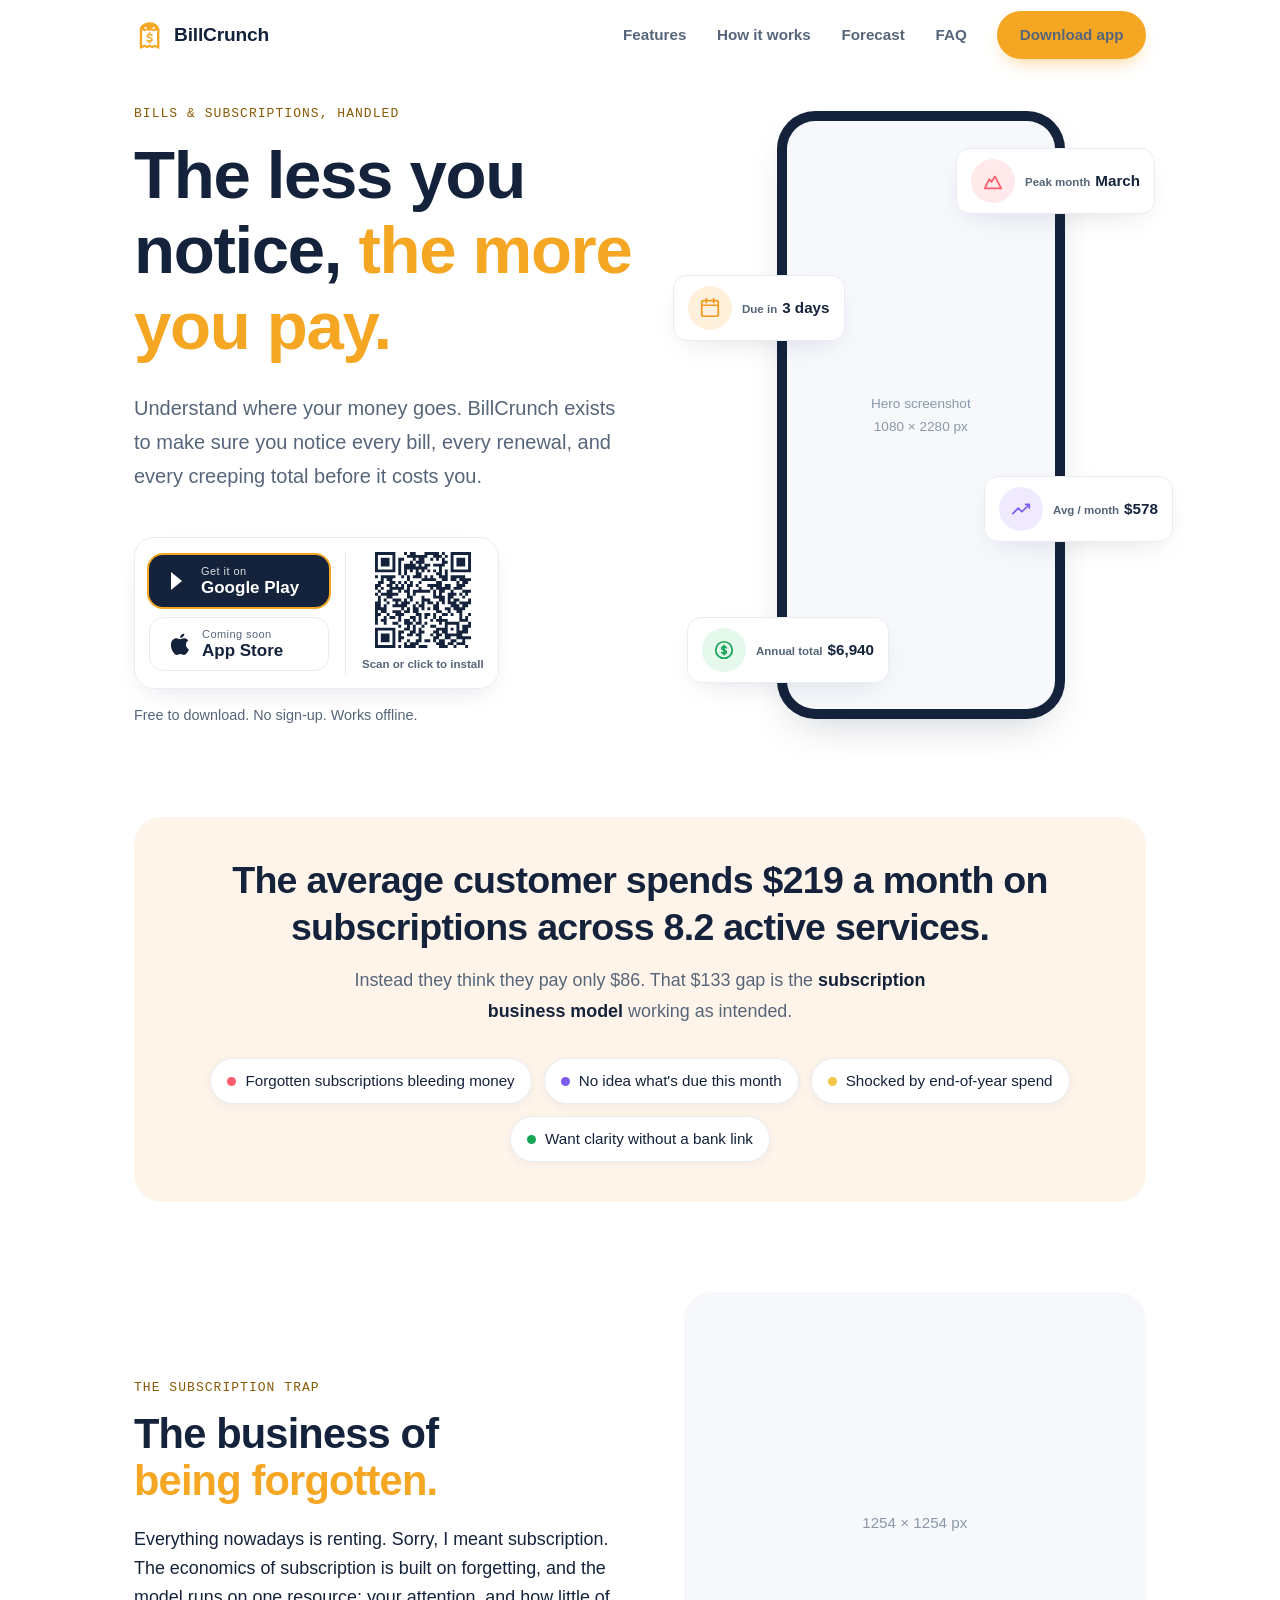
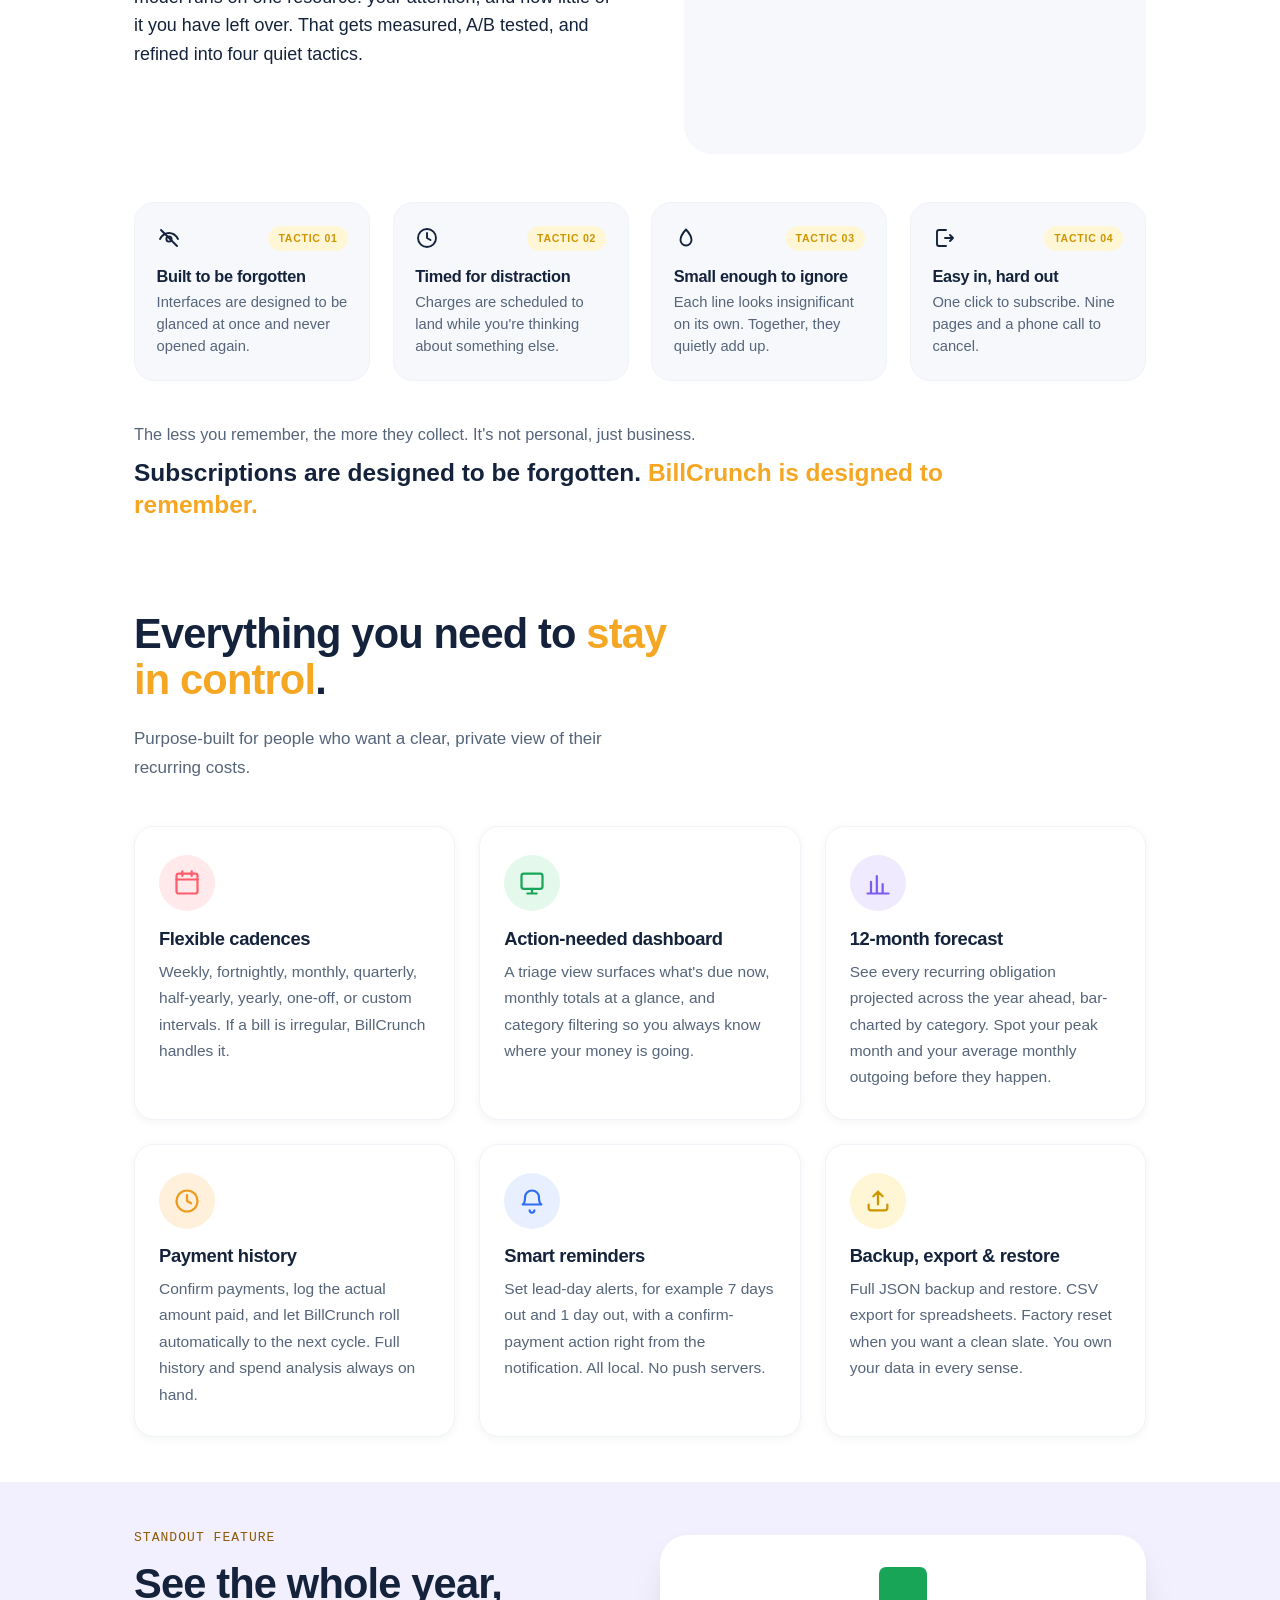
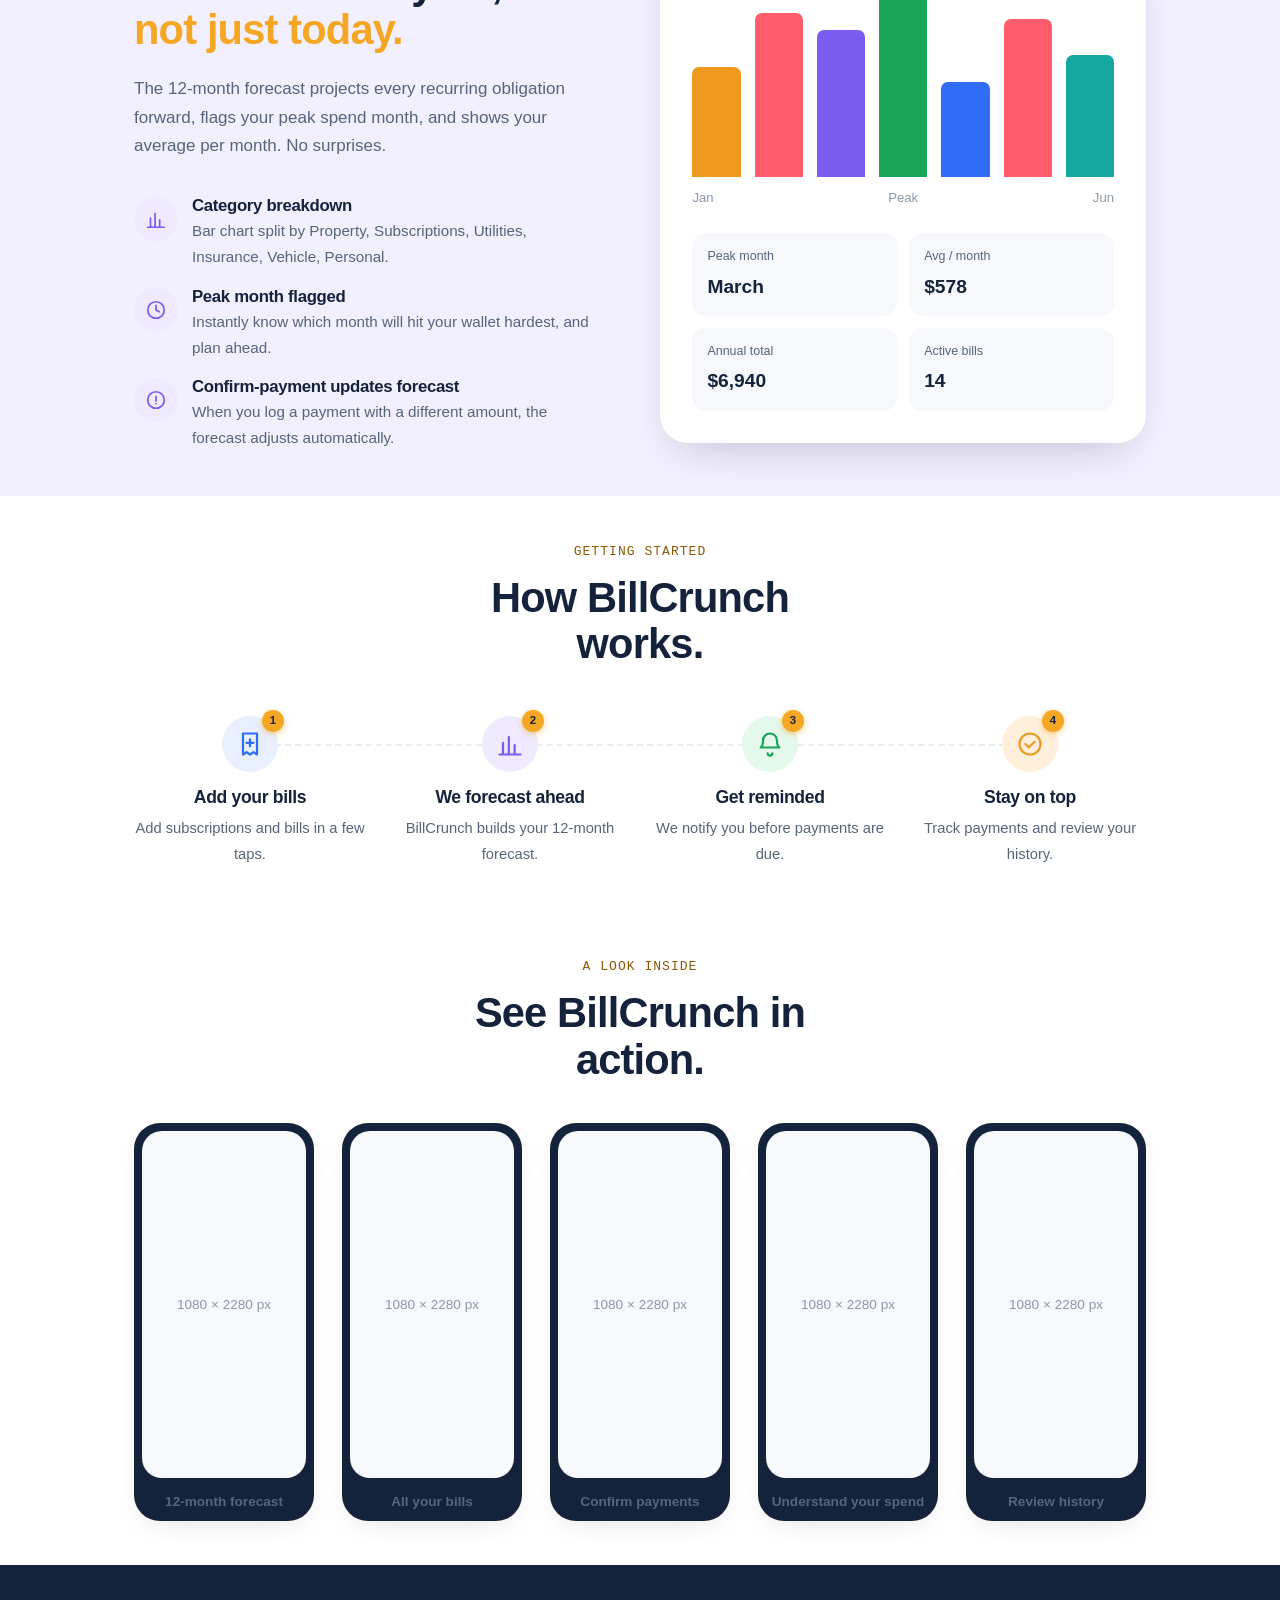
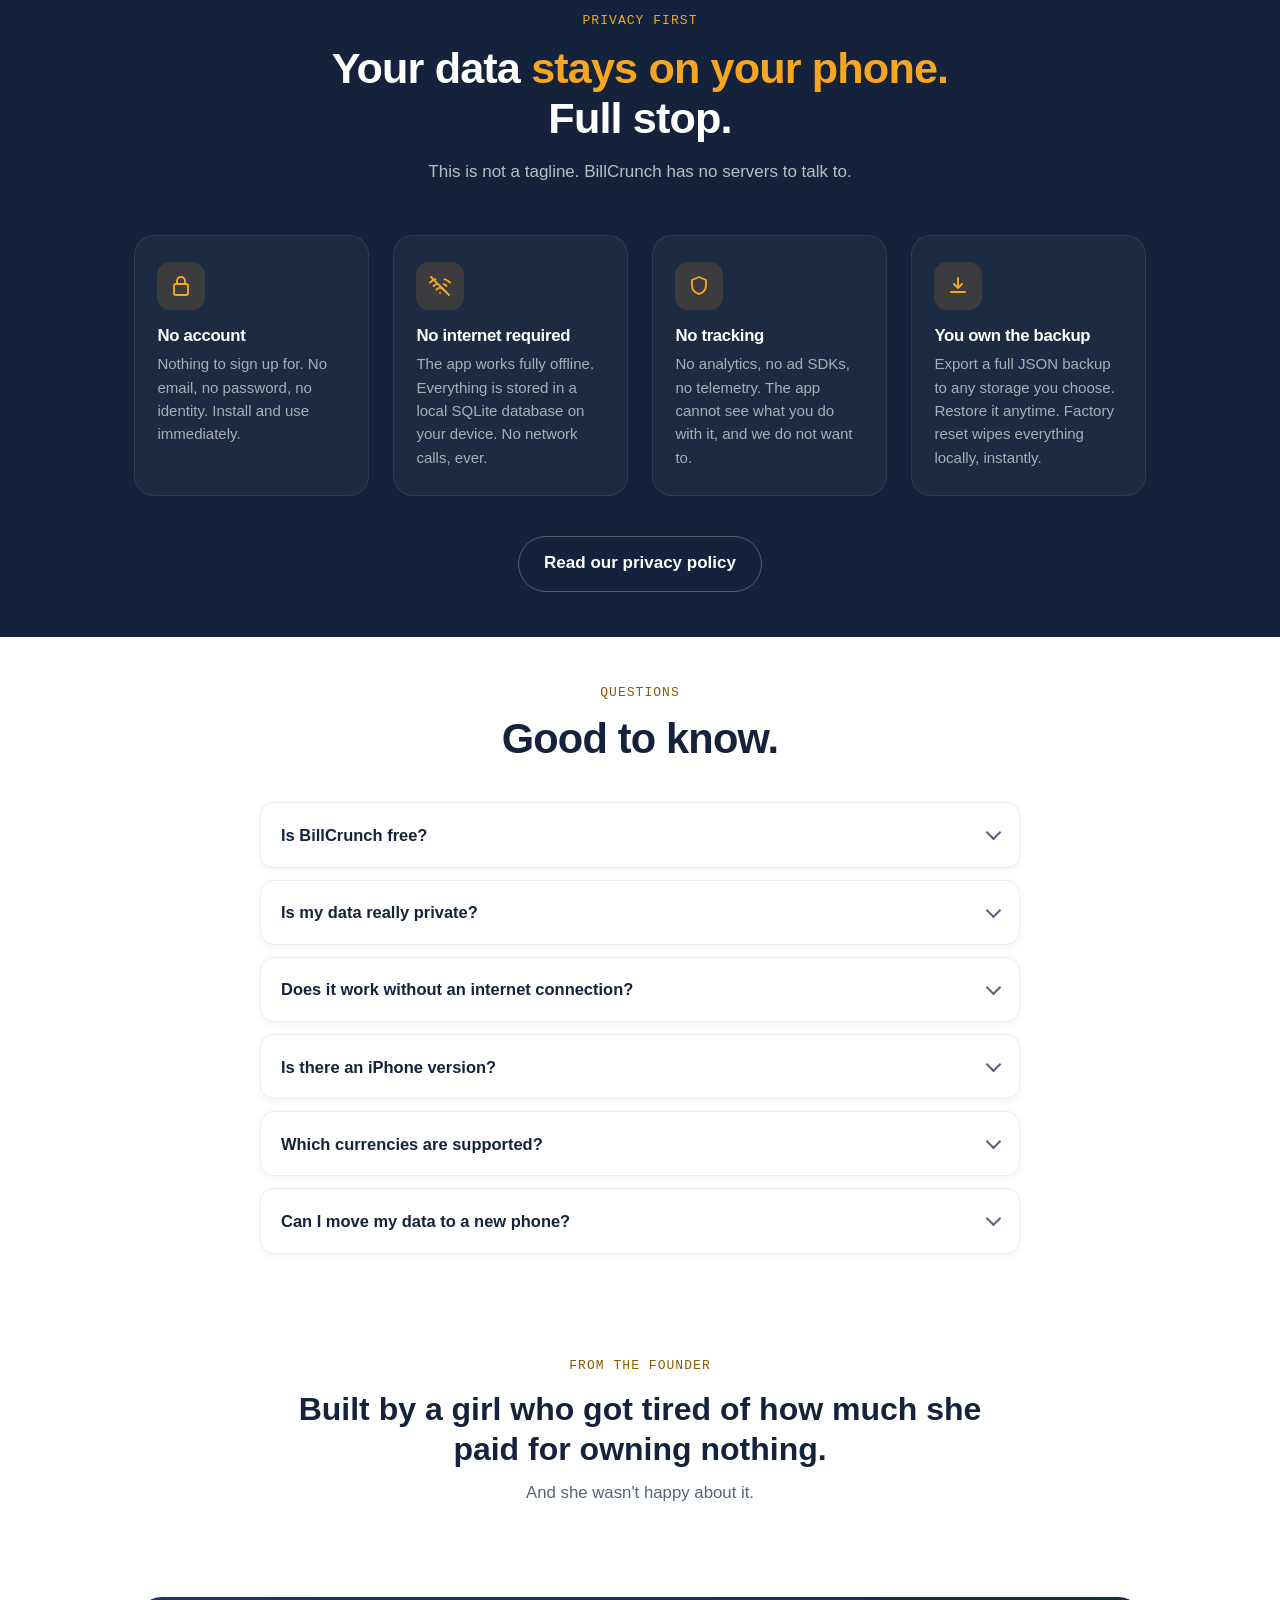
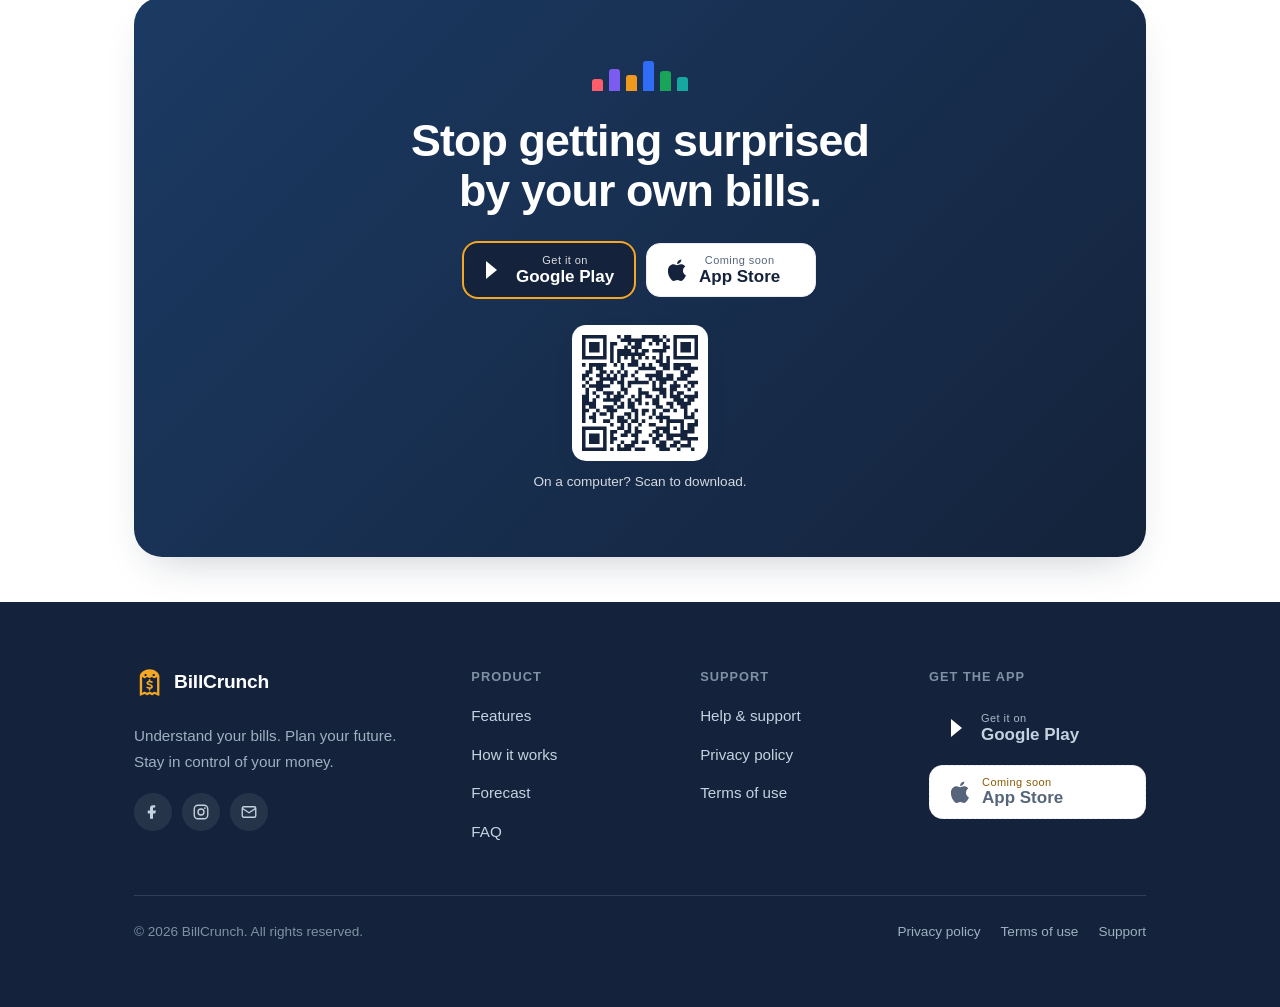
==== index.html @ 1a80a31a "TSobF - Updated" ====
<!DOCTYPE html>
<html lang="en">
<head>
  <meta charset="UTF-8" />
  <meta name="viewport" content="width=device-width, initial-scale=1" />
  <title>BillCrunch: understand where your money goes</title>
  <meta name="description" content="BillCrunch tracks every bill and subscription, reminds you before they're due, and forecasts the next 12 months, all privately on your phone." />
  <meta name="theme-color" content="#14233b" />
  <meta property="og:type" content="website" />
  <meta property="og:title" content="BillCrunch: bills and subscriptions, forecast 12 months ahead" />
  <meta property="og:description" content="See upcoming bills, spot your peak months, and take control of your money. Private and offline by design." />
  <meta property="og:image" content="assets/og-image.png" />
  <meta property="og:url" content="https://www.bill-crunch.com/" />
  <link rel="icon" href="assets/favicon.svg" type="image/svg+xml" />
  <link rel="stylesheet" href="styles.css" />
  <!-- Plausible (privacy-friendly, cookieless). Uncomment once live. -->
  <!-- <script defer data-domain="bill-crunch.com" src="https://plausible.io/js/script.js"></script> -->
</head>
<body>
  <a class="skip-link" href="#main">Skip to content</a>

  <!-- Brand mark (recoloured per context via currentColor) -->
  <svg width="0" height="0" aria-hidden="true" style="position:absolute">
    <symbol id="bc-logo" viewBox="190 150 620 620">
      <path fill="currentColor" d="M715,713c1-69.4,0-370.5,0-373.6v-.2c-2.8-35.7-26-71.6-63.6-98.4-38.8-27.7-88.1-43-138.8-43s-96.3,15.4-135.3,42.2c-41,28.2-65.2,64.7-68.3,103h0c0,0,0,393,0,393-.2,3.4,1.2,6.3,3.8,8.1,2.7,1.9,6.4,2.5,10.5,1.3l86.5-36.5,2.1.6,46.7,26.2,7.5-.8,45.6-26.2c.2-.1.5-.1.6,0l44.5,25.2c5.5,3.2,9.7,1.4,13,0,7.5-3.2,15-8,22.3-12.8,6.3-4.1,12.9-8.4,19.1-11.2q2.8-1.3,5.2-.3c.7.3,1.4.6,2.3.9,14.3,5.3,28.7,11.9,42.8,18.2,12.8,5.7,25.9,11.7,39.1,16.8h.1c1.1.4,2.9.7,4.7.7s5.4-.6,7.2-2.2c2.2-2.1,2.8-5.5,2.4-26.1,0-2.2,0-3.9,0-4.8ZM420.3,378l1.2,1.8c.5-.2.9-.5,1.4-.7,6.6-3.1,13.2-7,19.5-10.8,6.2-3.7,12.7-7.6,19-10.4.5-.2,1-.5,1.5-.7,2.2-1.1,2.4-1,2.7-.9,6.2,3.2,12.6,7.1,18.7,10.9,6.5,4,13.3,8.2,20.1,11.6l1.1.6c5.1,2.6,7.1,2.9,13.2.3,6.6-2.9,13.3-7.2,19.8-11.5,6.5-4.3,13.2-8.7,19.4-11.2.3-.1.7-.3,1-.4.1,0,.3-.1.5-.2l45.7,25,.3.2c5.6,2.3,11.1,0,15.1-1.8.6-.2,1.1-.5,1.6-.7,9.5-3.9,18.7-8.5,27.7-13,5.3-2.7,10.8-5.4,16.3-8l.3,324.1c-5.4-1.4-14.6-6-22.8-10.1-5.2-2.6-10-5-14-6.7-.5-.2-1.1-.5-1.8-.8-7.4-3.2-13.8-5.8-17.6-5.5h-.9c0,0-.8.5-.8.5-9.9,4.8-19.6,10.4-29,15.8-5.1,2.9-10.3,6-15.6,8.8l-.9.2-51-26.5-50.4,26.2c-10.7-4.7-21-10.8-31-16.6-3.8-2.2-8.1-4.7-12.2-7.1l-.7-.3c-6-2.2-12.1.6-16.7,2.7-.9.4-1.8.8-2.6,1.1-8.2,3.4-16.3,7.1-24.2,10.8-5.1,2.4-10.4,4.8-15.7,7.1v-323.3c9.7,4.2,19.5,8.8,29,13.4,6.7,3.2,13.5,6.5,20.3,9.6,5.4,2.5,10.3,0,13.5-1.5l-1.1-1.8h0ZM574,305.3c3.5-7.3,10.4-11.7,19.5-12.5,1.1,0,2.2-.1,3.2-.1,16,0,23,11.1,24.1,20.6,1.3,11.1-5.1,23.1-19.7,24.8-10.6,1.2-19.3-1.8-24.5-8.3-5.3-6.7-6.4-16.5-2.6-24.4ZM437.6,336.7c-10.1,3.6-19.3,2.3-25.8-3.5-7.3-6.6-10.1-17.9-6.7-26.9,3-7.8,10.2-12.6,20.3-13.5,1,0,1.9-.1,2.8-.1,13.5,0,21.8,8.8,24.1,17.9,2.4,9.5-1.2,21.3-14.8,26.1Z"/>
      <path fill="currentColor" d="M450.5,585.3c.7.4,1.4.8,2.2,1.2,12.8,7.4,27.6,11.3,41.8,14.6.2,2.6,0,9.2-.2,14.2-.2,6.7-.4,13,0,15.3.5,3.5,1.8,4.8,5.2,5.2,2.3.3,6.5.4,10.8.4s9.7-.2,12.2-.5c1.5-.2,5.4-.6,6-4.5l.3-29.6c30.3-5.8,46.9-18.6,50.5-39.3,6.9-39.5-28.4-51.2-56.7-60.5-4.5-1.5-8.8-2.9-12.9-4.4l-.8-.3c-5.8-2.1-23.3-8.6-25.1-14.5-.9-3.1-.7-5.9.7-8.4,2-3.6,6.5-6.5,12.4-8,23.2-6.1,47.2,5.6,63.3,15h.2c0,.1.2.2.2.2,1.5.5,2.9,0,3.7-.2,3.2-1,5.5-5.5,8.9-12.9,1.6-3.4,3.2-7,4.4-8.3l.3-.3.2-.4c.8-2.2.7-4.2-.2-5.7,0,0-1-1.5-11.7-7.1-11-5.8-23.7-10.2-37.8-13v-28.5c0-1.3-2-3.3-3.3-3.3h-26.9c-3.3,0-4,5.1-4,5.2-.3,2.2-.1,7.8,0,13.8.1,4.4.3,10.1.2,12.6-17.7,2.6-33,11.6-41.1,24.2-6.6,10.3-8.1,22.5-4.1,35.2,7.1,22.6,31.1,29.9,54.3,37,13.6,4.1,26.4,8,34.8,14.7,4,3.2,5.8,7,5.2,11-.7,4.8-4.8,9.1-10.6,11.4-22.1,8.6-50.5-2.5-61.7-7.7-.9-.4-2.1-1.2-3.4-2-4.5-2.8-11.4-7.1-15.1-1.4-1.8,2.7-6.6,13.8-7.7,17.1-2.5,7.7.4,9.7,5.3,12.4Z"/>
    </symbol>
  </svg>

  <header class="site-header" id="top">
    <div class="container nav">
      <a class="brand" href="#top" aria-label="BillCrunch home">
        <svg class="logo" aria-hidden="true"><use href="#bc-logo"/></svg><span>BillCrunch</span>
      </a>
      <button class="nav-toggle" aria-label="Open menu" aria-expanded="false" aria-controls="nav-links">
        <svg viewBox="0 0 24 24"><path d="M3 6h18M3 12h18M3 18h18"/></svg>
      </button>
      <ul class="nav-links" id="nav-links">
        <li><a href="#features">Features</a></li>
        <li><a href="#how">How it works</a></li>
        <li><a href="#forecast">Forecast</a></li>
        <li><a href="#faq">FAQ</a></li>
        <li><a class="btn btn--primary" href="#download">Download app</a></li>
      </ul>
    </div>
  </header>

  <main id="main">

    <!-- Hero -->
    <section class="hero container" id="download">
      <div class="hero-grid">
        <div class="hero-copy">
          <p class="eyebrow">Bills &amp; subscriptions, handled</p>
          <h1>The less you notice, <span class="hl">the more you pay.</span></h1>
          <p class="lede">Understand where your money goes. BillCrunch exists to make sure you notice every bill, every renewal, and every creeping total before it costs you.</p>

          <div class="hero-cta">
            <div class="hero-cta__badges">
              <a class="store-badge" data-store="google" href="https://play.google.com/store/apps/details?id=PLACEHOLDER" aria-label="Get BillCrunch on Google Play">
                <svg viewBox="0 0 24 24" fill="currentColor"><path d="M4 3l11 9-11 9V3z"/></svg>
                <span class="sb-text"><span class="sb-top">Get it on</span><span class="sb-name">Google Play</span></span>
              </a>
              <a class="store-badge store-badge--soon" data-store="apple" href="https://apps.apple.com/app/idPLACEHOLDER" aria-label="BillCrunch on the App Store, coming soon">
                <svg viewBox="0 0 24 24" fill="currentColor"><path d="M16.365 1.43c0 1.14-.493 2.27-1.177 3.08-.744.9-1.99 1.57-2.987 1.45-.12-1.03.37-2.15 1.02-2.9.72-.85 1.99-1.47 3.144-1.63zM20.93 17.14c-.03.07-.463 1.58-1.518 3.12-.945 1.34-1.94 2.71-3.43 2.71-1.517 0-1.9-.88-3.63-.88-1.698 0-2.302.91-3.67.91-1.377 0-2.332-1.26-3.428-2.8-1.287-1.82-2.323-4.63-2.323-7.28 0-4.28 2.797-6.55 5.552-6.55 1.448 0 2.675.95 3.6.95.865 0 2.222-1.01 3.902-1.01.613 0 2.886.06 4.374 2.19-.13.09-2.383 1.37-2.383 4.19 0 3.26 2.854 4.42 2.955 4.45z"/></svg>
                <span class="sb-text"><span class="sb-top">Coming soon</span><span class="sb-name">App Store</span></span>
              </a>
            </div>
            <!-- QR encodes the store URLs above; regenerate the SVGs when the real listings are live -->
            <a class="hero-qr" id="hero-qr-link" href="https://play.google.com/store/apps/details?id=PLACEHOLDER" aria-label="Download BillCrunch: scan with your phone or click">
              <span class="hero-qr__code">
                <span class="hero-qr__svg" data-store="google"><svg viewBox="0 0 264 264" xmlns="http://www.w3.org/2000/svg" width="264" height="264" class="qr-svg"><path transform="scale(8)" class="qrline" stroke="#14233b" d="M0 0.5h7m3 0h1m1 0h2m3 0h5m1 0h1m2 0h7m-33 1h1m5 0h1m4 0h7m2 0h3m1 0h1m1 0h1m5 0h1m-33 1h1m1 0h3m1 0h1m1 0h2m3 0h1m1 0h2m2 0h1m1 0h1m1 0h1m2 0h1m1 0h3m1 0h1m-33 1h1m1 0h3m1 0h1m1 0h1m3 0h1m1 0h3m6 0h2m1 0h1m1 0h3m1 0h1m-33 1h1m1 0h3m1 0h1m1 0h1m1 0h4m1 0h1m1 0h2m1 0h4m2 0h1m1 0h3m1 0h1m-33 1h1m5 0h1m1 0h1m1 0h8m4 0h1m3 0h1m5 0h1m-33 1h7m1 0h1m1 0h1m1 0h1m1 0h1m1 0h1m1 0h1m1 0h1m1 0h1m1 0h1m1 0h7m-25 1h1m1 0h1m3 0h2m5 0h2m1 0h1m-25 1h1m1 0h5m2 0h1m1 0h1m1 0h3m1 0h1m1 0h1m2 0h3m1 0h5m-29 1h1m1 0h2m5 0h1m4 0h5m2 0h2m1 0h2m1 0h4m-32 1h2m2 0h2m1 0h1m1 0h1m1 0h1m2 0h1m5 0h2m5 0h1m1 0h2m-32 1h2m2 0h2m1 0h1m1 0h1m1 0h2m1 0h1m3 0h5m1 0h2m2 0h3m-31 1h1m1 0h1m2 0h5m1 0h1m3 0h1m3 0h1m1 0h5m1 0h3m-29 1h1m2 0h2m2 0h1m1 0h2m1 0h6m1 0h1m1 0h2m2 0h1m3 0h3m-33 1h1m1 0h6m3 0h1m1 0h1m6 0h1m1 0h1m2 0h3m1 0h1m1 0h1m-31 1h1m2 0h2m5 0h2m3 0h1m3 0h4m1 0h2m3 0h1m-30 1h1m1 0h1m2 0h3m1 0h1m1 0h1m3 0h3m3 0h2m1 0h1m1 0h2m3 0h1m-33 1h2m2 0h1m2 0h1m1 0h3m2 0h1m1 0h1m1 0h2m1 0h1m1 0h1m1 0h3m1 0h4m-33 1h2m1 0h1m2 0h5m2 0h1m1 0h2m3 0h2m4 0h3m1 0h2m-32 1h4m5 0h1m1 0h1m1 0h2m1 0h1m1 0h1m1 0h2m2 0h2m1 0h4m-31 1h1m1 0h2m2 0h3m1 0h2m1 0h2m6 0h2m2 0h1m2 0h2m-30 1h2m2 0h1m2 0h3m4 0h2m1 0h2m1 0h1m2 0h2m1 0h1m2 0h1m2 0h1m-33 1h1m2 0h1m1 0h2m1 0h1m3 0h2m1 0h1m1 0h1m2 0h1m1 0h1m6 0h1m1 0h1m-32 1h1m1 0h2m4 0h1m1 0h2m1 0h1m1 0h1m3 0h1m1 0h4m4 0h3m-32 1h1m2 0h1m2 0h2m2 0h3m1 0h2m1 0h1m4 0h1m1 0h5m3 0h1m-25 1h1m2 0h1m1 0h1m2 0h1m2 0h2m3 0h1m3 0h1m1 0h3m-33 1h7m3 0h2m1 0h1m1 0h1m5 0h4m1 0h1m1 0h1m1 0h2m-32 1h1m5 0h1m1 0h2m2 0h2m1 0h2m3 0h2m1 0h2m3 0h4m-32 1h1m1 0h3m1 0h1m1 0h1m2 0h2m1 0h2m3 0h1m1 0h2m1 0h6m-30 1h1m1 0h3m1 0h1m1 0h2m5 0h1m4 0h2m2 0h2m2 0h5m-33 1h1m1 0h3m1 0h1m1 0h1m2 0h1m2 0h2m1 0h2m1 0h1m1 0h2m2 0h2m2 0h1m-31 1h1m5 0h1m3 0h1m1 0h3m6 0h3m1 0h2m1 0h3m-31 1h7m1 0h1m1 0h4m1 0h3m4 0h3m2 0h1m3 0h1"/></svg></span>
                <span class="hero-qr__svg" data-store="apple" hidden><svg viewBox="0 0 232 232" xmlns="http://www.w3.org/2000/svg" width="232" height="232" class="qr-svg"><path transform="scale(8)" class="qrline" stroke="#14233b" d="M0 0.5h7m1 0h1m2 0h2m1 0h1m1 0h3m1 0h1m1 0h7m-29 1h1m5 0h1m6 0h1m2 0h2m1 0h1m2 0h1m5 0h1m-29 1h1m1 0h3m1 0h1m4 0h2m4 0h2m1 0h1m1 0h1m1 0h3m1 0h1m-29 1h1m1 0h3m1 0h1m1 0h3m3 0h1m1 0h1m1 0h2m2 0h1m1 0h3m1 0h1m-29 1h1m1 0h3m1 0h1m1 0h1m1 0h5m1 0h1m1 0h1m3 0h1m1 0h3m1 0h1m-29 1h1m5 0h1m1 0h1m1 0h2m1 0h1m4 0h2m2 0h1m5 0h1m-29 1h7m1 0h1m1 0h1m1 0h1m1 0h1m1 0h1m1 0h1m1 0h1m1 0h7m-21 1h1m1 0h3m2 0h6m-21 1h1m3 0h1m1 0h3m1 0h2m1 0h1m1 0h1m1 0h1m2 0h6m2 0h1m-29 1h1m2 0h2m2 0h3m1 0h4m1 0h1m5 0h1m1 0h5m-29 1h1m1 0h1m3 0h1m1 0h2m1 0h2m1 0h2m1 0h1m2 0h1m3 0h1m3 0h1m-29 1h2m3 0h1m2 0h1m5 0h2m1 0h1m1 0h1m1 0h1m1 0h1m1 0h1m1 0h2m-27 1h2m1 0h2m5 0h2m3 0h1m1 0h3m1 0h1m3 0h1m-28 1h3m1 0h2m2 0h4m1 0h1m2 0h1m5 0h7m-26 1h2m1 0h1m6 0h1m1 0h1m1 0h1m3 0h3m1 0h2m1 0h1m-29 1h1m1 0h1m5 0h1m1 0h3m3 0h2m1 0h2m1 0h2m3 0h2m-29 1h2m1 0h2m1 0h1m2 0h1m3 0h2m2 0h2m1 0h2m1 0h1m3 0h1m-28 1h1m1 0h1m1 0h1m2 0h1m2 0h5m1 0h3m1 0h6m1 0h2m-26 1h2m1 0h1m4 0h1m3 0h1m2 0h1m1 0h4m2 0h1m1 0h1m-27 1h4m1 0h2m1 0h1m4 0h4m1 0h4m3 0h2m-29 1h4m1 0h3m1 0h1m1 0h4m2 0h1m1 0h7m2 0h1m-21 1h1m5 0h1m1 0h5m3 0h1m3 0h1m-29 1h7m1 0h3m1 0h6m1 0h2m1 0h1m1 0h3m1 0h1m-29 1h1m5 0h1m3 0h4m1 0h1m1 0h4m3 0h1m2 0h2m-29 1h1m1 0h3m1 0h1m1 0h1m1 0h4m1 0h1m1 0h1m1 0h7m2 0h1m-29 1h1m1 0h3m1 0h1m2 0h2m1 0h3m1 0h1m1 0h4m1 0h1m4 0h1m-29 1h1m1 0h3m1 0h1m2 0h1m1 0h2m2 0h6m4 0h4m-29 1h1m5 0h1m4 0h1m2 0h4m2 0h3m2 0h1m1 0h2m-29 1h7m1 0h1m2 0h1m4 0h1m3 0h1m3 0h2m1 0h1"/></svg></span>
              </span>
              <span class="hero-qr__label">Scan or click to install</span>
            </a>
          </div>
          <p class="cta-note">Free to download. No sign-up. Works offline.</p>
        </div>

        <div class="hero-visual">
          <div class="phone">
            <div class="screen">
              <img src="assets/screenshots/hero.png" alt="BillCrunch spend analysis screen" onerror="this.style.display='none';this.nextElementSibling.style.display='block'">
              <span class="screen-fallback" style="display:none">Hero screenshot<br>1080 × 2280 px</span>
            </div>
          </div>
          <!-- Floating preview cards (illustrative values; decorative) -->
          <div class="float float--a"><span class="ic sm tint-pink"><svg viewBox="0 0 24 24"><path d="M3 20h18L14 7l-3.5 6L8 10z"/></svg></span><span><span class="ft-label">Peak month</span><span class="ft-value">March</span></span></div>
          <div class="float float--b"><span class="ic sm tint-orange"><svg viewBox="0 0 24 24"><rect x="3" y="4" width="18" height="17" rx="2"/><path d="M3 9h18M8 2v4M16 2v4"/></svg></span><span><span class="ft-label">Due in</span><span class="ft-value">3 days</span></span></div>
          <div class="float float--c"><span class="ic sm tint-purple"><svg viewBox="0 0 24 24"><path d="M3 17l6-6 4 4 7-7"/><path d="M17 7h4v4"/></svg></span><span><span class="ft-label">Avg / month</span><span class="ft-value">$578</span></span></div>
          <div class="float float--d"><span class="ic sm tint-green"><svg viewBox="0 0 24 24"><circle cx="12" cy="12" r="9"/><path d="M14.5 9.6c-.4-.8-1.4-1.3-2.5-1.3-1.5 0-2.5.8-2.5 1.9 0 2.5 5 1.4 5 3.9 0 1.1-1 1.9-2.5 1.9-1.1 0-2.1-.5-2.5-1.3M12 7v10"/></svg></span><span><span class="ft-label">Annual total</span><span class="ft-value">$6,940</span></span></div>
        </div>
      </div>
    </section>

    <!-- Problem -->
    <section class="section container">
      <div class="band band-peach problem">
        <h2>The average customer spends <span class="stat">$219</span> a month on subscriptions across 8.2 active services.</h2>
        <p class="problem-tagline">Instead they think they pay only $86. That $133 gap is the <strong>subscription business model</strong> working as intended.</p>
        <ul class="pills">
          <li class="pill"><span class="dot" style="background:var(--c-pink)"></span>Forgotten subscriptions bleeding money</li>
          <li class="pill"><span class="dot" style="background:var(--c-purple)"></span>No idea what's due this month</li>
          <li class="pill"><span class="dot" style="background:#f3c64a"></span>Shocked by end-of-year spend</li>
          <li class="pill"><span class="dot" style="background:var(--c-green)"></span>Want clarity without a bank link</li>
        </ul>
      </div>
    </section>

    <!-- The subscription trap -->
    <section class="section container" id="model">
      <div class="model-top">
        <div class="model-copy">
          <p class="eyebrow">The subscription trap</p>
          <h2 class="section-title">The business of<br><span class="hl">being forgotten.</span></h2>
          <p class="model-lead">Everything nowadays is renting. Sorry, I meant subscription. The economics of subscription is built on forgetting, and the model runs on one resource: your attention, and how little of it you have left over. That gets measured, A/B tested, and refined into four quiet tactics.</p>
        </div>
        <figure class="model-figure">
          <img src="assets/being-forgotten.png" alt="Illustration of the subscription trap" onerror="this.style.display='none';this.nextElementSibling.style.display=''">
          <span class="model-figure__ph">1254 &times; 1254 px</span>
        </figure>
      </div>
      <div class="trap-grid">
        <article class="trap">
          <div class="trap-head"><span class="trap-ic"><svg viewBox="0 0 24 24"><path d="M3 13c2.2-4 5.6-6 9-6s6.8 2 9 6"/><circle cx="12" cy="13" r="2.6"/><path d="M4 4l16 16"/></svg></span><span class="trap-num">Tactic 01</span></div>
          <h3>Built to be forgotten</h3>
          <p>Interfaces are designed to be glanced at once and never opened again.</p>
        </article>
        <article class="trap">
          <div class="trap-head"><span class="trap-ic"><svg viewBox="0 0 24 24"><circle cx="12" cy="12" r="9"/><path d="M12 7v5l3.5 2"/></svg></span><span class="trap-num">Tactic 02</span></div>
          <h3>Timed for distraction</h3>
          <p>Charges are scheduled to land while you're thinking about something else.</p>
        </article>
        <article class="trap">
          <div class="trap-head"><span class="trap-ic"><svg viewBox="0 0 24 24"><path d="M12 3.5s5.5 6 5.5 10.5a5.5 5.5 0 0 1-11 0C6.5 9.5 12 3.5 12 3.5z"/></svg></span><span class="trap-num">Tactic 03</span></div>
          <h3>Small enough to ignore</h3>
          <p>Each line looks insignificant on its own. Together, they quietly add up.</p>
        </article>
        <article class="trap">
          <div class="trap-head"><span class="trap-ic"><svg viewBox="0 0 24 24"><path d="M14 4H7a2 2 0 0 0-2 2v12a2 2 0 0 0 2 2h7"/><path d="M13 12h8M18 9l3 3-3 3"/></svg></span><span class="trap-num">Tactic 04</span></div>
          <h3>Easy in, hard out</h3>
          <p>One click to subscribe. Nine pages and a phone call to cancel.</p>
        </article>
      </div>
      <div class="model-closer">
        <p class="model-closer__line">The less you remember, the more they collect. It's not personal, just business.</p>
        <p class="model-punch">Subscriptions are designed to be forgotten. <span class="hl">BillCrunch is designed to remember.</span></p>
      </div>
    </section>

    <!-- Features -->
    <section class="section container" id="features">
      <div class="section-head">
        <h2 class="section-title">Everything you need to <span class="hl">stay in control</span>.</h2>
        <p class="lede">Purpose-built for people who want a clear, private view of their recurring costs.</p>
      </div>
      <div class="feature-grid">
        <article class="card">
          <span class="ic tint-pink"><svg viewBox="0 0 24 24"><rect x="3" y="4" width="18" height="17" rx="2"/><path d="M3 9h18M8 2v4M16 2v4"/></svg></span>
          <h3>Flexible cadences</h3><p>Weekly, fortnightly, monthly, quarterly, half-yearly, yearly, one-off, or custom intervals. If a bill is irregular, BillCrunch handles it.</p>
        </article>
        <article class="card">
          <span class="ic tint-green"><svg viewBox="0 0 24 24"><rect x="3" y="4" width="18" height="13" rx="2"/><path d="M8 21h8M12 17v4"/></svg></span>
          <h3>Action-needed dashboard</h3><p>A triage view surfaces what's due now, monthly totals at a glance, and category filtering so you always know where your money is going.</p>
        </article>
        <article class="card">
          <span class="ic tint-purple"><svg viewBox="0 0 24 24"><path d="M3 21h18M6 21V11M11 21V6M16 21v-8"/></svg></span>
          <h3>12-month forecast</h3><p>See every recurring obligation projected across the year ahead, bar-charted by category. Spot your peak month and your average monthly outgoing before they happen.</p>
        </article>
        <article class="card">
          <span class="ic tint-orange"><svg viewBox="0 0 24 24"><circle cx="12" cy="12" r="9"/><path d="M12 7v5l3.5 2"/></svg></span>
          <h3>Payment history</h3><p>Confirm payments, log the actual amount paid, and let BillCrunch roll automatically to the next cycle. Full history and spend analysis always on hand.</p>
        </article>
        <article class="card">
          <span class="ic tint-blue"><svg viewBox="0 0 24 24"><path d="M6 9a6 6 0 1 1 12 0c0 5 2 6 2 6H4s2-1 2-6Z"/><path d="M10 20a2 2 0 0 0 4 0"/></svg></span>
          <h3>Smart reminders</h3><p>Set lead-day alerts, for example 7 days out and 1 day out, with a confirm-payment action right from the notification. All local. No push servers.</p>
        </article>
        <article class="card">
          <span class="ic tint-yellow"><svg viewBox="0 0 24 24"><path d="M12 15V4M8 8l4-4 4 4"/><path d="M4 15v3a2 2 0 0 0 2 2h12a2 2 0 0 0 2-2v-3"/></svg></span>
          <h3>Backup, export &amp; restore</h3><p>Full JSON backup and restore. CSV export for spreadsheets. Factory reset when you want a clean slate. You own your data in every sense.</p>
        </article>
      </div>
    </section>

    <!-- Forecast spotlight -->
    <section class="section section--lav" id="forecast">
      <div class="container spotlight-grid">
        <div class="spotlight-copy">
          <p class="eyebrow">Standout feature</p>
          <h2 class="section-title">See the whole year,<br><span class="hl">not just today.</span></h2>
          <p class="lede">The 12-month forecast projects every recurring obligation forward, flags your peak spend month, and shows your average per month. No surprises.</p>
          <ul class="spotlight-feats">
            <li>
              <span class="ic sm tint-purple"><svg viewBox="0 0 24 24"><path d="M3 21h18M6 21V11M11 21V6M16 21v-8"/></svg></span>
              <div><h3>Category breakdown</h3><p>Bar chart split by Property, Subscriptions, Utilities, Insurance, Vehicle, Personal.</p></div>
            </li>
            <li>
              <span class="ic sm tint-purple"><svg viewBox="0 0 24 24"><circle cx="12" cy="12" r="9"/><path d="M12 7v5l3.5 2"/></svg></span>
              <div><h3>Peak month flagged</h3><p>Instantly know which month will hit your wallet hardest, and plan ahead.</p></div>
            </li>
            <li>
              <span class="ic sm tint-purple"><svg viewBox="0 0 24 24"><circle cx="12" cy="12" r="9"/><path d="M12 8v5M12 16h.01"/></svg></span>
              <div><h3>Confirm-payment updates forecast</h3><p>When you log a payment with a different amount, the forecast adjusts automatically.</p></div>
            </li>
          </ul>
        </div>
        <div class="forecast-card">
          <div class="chart" role="img" aria-label="A 12-month forecast bar chart; the peak month is the tallest bar">
            <span class="bar m1"></span><span class="bar m2"></span><span class="bar m3"></span><span class="bar m4"></span><span class="bar m5"></span><span class="bar m6"></span><span class="bar m7"></span>
          </div>
          <div class="chart-caption"><span>Jan</span><span>Peak</span><span>Jun</span></div>
          <div class="forecast-stats">
            <div class="fstat"><span class="fstat-label">Peak month</span><span class="fstat-value">March</span></div>
            <div class="fstat"><span class="fstat-label">Avg / month</span><span class="fstat-value">$578</span></div>
            <div class="fstat"><span class="fstat-label">Annual total</span><span class="fstat-value">$6,940</span></div>
            <div class="fstat"><span class="fstat-label">Active bills</span><span class="fstat-value">14</span></div>
          </div>
        </div>
      </div>
    </section>

    <!-- How it works -->
    <section class="section container" id="how">
      <div class="section-head center"><p class="eyebrow">Getting started</p><h2 class="section-title">How BillCrunch works.</h2></div>
      <div class="steps">
        <div class="step"><div class="step-ic"><span class="ic tint-blue"><svg viewBox="0 0 24 24"><path d="M6 3h12v18l-3-2-3 2-3-2-3 2z"/><path d="M12 8v6M9 11h6"/></svg></span><span class="num">1</span></div><h3>Add your bills</h3><p>Add subscriptions and bills in a few taps.</p></div>
        <div class="step"><div class="step-ic"><span class="ic tint-purple"><svg viewBox="0 0 24 24"><path d="M3 21h18M6 21V11M11 21V6M16 21v-8"/></svg></span><span class="num">2</span></div><h3>We forecast ahead</h3><p>BillCrunch builds your 12-month forecast.</p></div>
        <div class="step"><div class="step-ic"><span class="ic tint-green"><svg viewBox="0 0 24 24"><path d="M6 9a6 6 0 1 1 12 0c0 5 2 6 2 6H4s2-1 2-6Z"/><path d="M10 20a2 2 0 0 0 4 0"/></svg></span><span class="num">3</span></div><h3>Get reminded</h3><p>We notify you before payments are due.</p></div>
        <div class="step"><div class="step-ic"><span class="ic tint-orange"><svg viewBox="0 0 24 24"><circle cx="12" cy="12" r="9"/><path d="M8 12l3 3 5-5"/></svg></span><span class="num">4</span></div><h3>Stay on top</h3><p>Track payments and review your history.</p></div>
      </div>
    </section>

    <!-- Gallery -->
    <section class="section container">
      <div class="section-head center"><p class="eyebrow">A look inside</p><h2 class="section-title">See BillCrunch in action.</h2></div>
      <div class="gallery">
        <figure class="shot" style="margin:0"><div class="screen"><img src="assets/screenshots/forecast.png" alt="Forecast screen" onerror="this.style.display='none';this.nextElementSibling.style.display=''"><span class="screen-fallback" style="display:none">1080 &times; 2280 px</span></div><figcaption class="shot-label">12-month forecast</figcaption></figure>
        <figure class="shot" style="margin:0"><div class="screen"><img src="assets/screenshots/obligations.png" alt="Obligations screen" onerror="this.style.display='none';this.nextElementSibling.style.display=''"><span class="screen-fallback" style="display:none">1080 &times; 2280 px</span></div><figcaption class="shot-label">All your bills</figcaption></figure>
        <figure class="shot" style="margin:0"><div class="screen"><img src="assets/screenshots/confirm.png" alt="Confirm payment screen" onerror="this.style.display='none';this.nextElementSibling.style.display=''"><span class="screen-fallback" style="display:none">1080 &times; 2280 px</span></div><figcaption class="shot-label">Confirm payments</figcaption></figure>
        <figure class="shot" style="margin:0"><div class="screen"><img src="assets/screenshots/spend.png" alt="Spend analysis screen" onerror="this.style.display='none';this.nextElementSibling.style.display=''"><span class="screen-fallback" style="display:none">1080 &times; 2280 px</span></div><figcaption class="shot-label">Understand your spend</figcaption></figure>
        <figure class="shot" style="margin:0"><div class="screen"><img src="assets/screenshots/history.png" alt="History screen" onerror="this.style.display='none';this.nextElementSibling.style.display=''"><span class="screen-fallback" style="display:none">1080 &times; 2280 px</span></div><figcaption class="shot-label">Review history</figcaption></figure>
      </div>
    </section>

    <!-- Privacy -->
    <section class="section section--dark" id="privacy">
      <div class="container privacy">
        <p class="eyebrow">Privacy first</p>
        <h2>Your data <span class="hl">stays on your phone.</span><br>Full stop.</h2>
        <p class="privacy-sub">This is not a tagline. BillCrunch has no servers to talk to.</p>
        <div class="privacy-grid">
          <article class="pcard">
            <span class="picon"><svg viewBox="0 0 24 24"><rect x="5" y="10" width="14" height="11" rx="2"/><path d="M8 10V7a4 4 0 0 1 8 0v3"/></svg></span>
            <h3>No account</h3>
            <p>Nothing to sign up for. No email, no password, no identity. Install and use immediately.</p>
          </article>
          <article class="pcard">
            <span class="picon"><svg viewBox="0 0 24 24"><path d="M2 8.5a15 15 0 0 1 5.5-3.3M16.5 5.2A15 15 0 0 1 22 8.5"/><path d="M5.5 12a10 10 0 0 1 3-1.8M15.5 10.2A10 10 0 0 1 18.5 12"/><path d="M8.5 15.5a5 5 0 0 1 7 0"/><path d="M12 19h.01"/><path d="M3 3l18 18"/></svg></span>
            <h3>No internet required</h3>
            <p>The app works fully offline. Everything is stored in a local SQLite database on your device. No network calls, ever.</p>
          </article>
          <article class="pcard">
            <span class="picon"><svg viewBox="0 0 24 24"><path d="M12 3l7 3v5c0 5-3.5 8-7 9-3.5-1-7-4-7-9V6z"/></svg></span>
            <h3>No tracking</h3>
            <p>No analytics, no ad SDKs, no telemetry. The app cannot see what you do with it, and we do not want to.</p>
          </article>
          <article class="pcard">
            <span class="picon"><svg viewBox="0 0 24 24"><path d="M12 4v10M8 10l4 4 4-4"/><path d="M5 18h14"/></svg></span>
            <h3>You own the backup</h3>
            <p>Export a full JSON backup to any storage you choose. Restore it anytime. Factory reset wipes everything locally, instantly.</p>
          </article>
        </div>
        <a class="btn-ghost-dark" href="https://privacy.bill-crunch.com/">Read our privacy policy</a>
      </div>
    </section>

    <!-- FAQ -->
    <section class="section container" id="faq">
      <div class="section-head center"><p class="eyebrow">Questions</p><h2 class="section-title">Good to know.</h2></div>
      <div class="faq">
        <details class="faq-item"><summary>Is BillCrunch free?</summary><p>Yes. It is free to download and use, with no account to create and nothing to subscribe to.</p></details>
        <details class="faq-item"><summary>Is my data really private?</summary><p>Yes. Your bills are stored only in a local database on your device. There is no login, no cloud sync, and nothing is sent to a server. This website uses privacy-friendly, cookieless analytics and nothing more.</p></details>
        <details class="faq-item"><summary>Does it work without an internet connection?</summary><p>Completely. BillCrunch does not need a connection to work, because everything runs on your device.</p></details>
        <details class="faq-item"><summary>Is there an iPhone version?</summary><p>Android is available now. An iOS version is in development, and the App Store badge will go live when it ships.</p></details>
        <details class="faq-item"><summary>Which currencies are supported?</summary><p>Fifteen, including AUD, USD, EUR and GBP. You pick one in Settings and every amount shows with that symbol.</p></details>
        <details class="faq-item"><summary>Can I move my data to a new phone?</summary><p>Yes. Export a backup file from Settings, then import it on the new device. You can also export your history as a CSV.</p></details>
      </div>
    </section>

    <!-- Founder note -->
    <section class="section container" id="founder">
      <div class="founder-note">
        <p class="eyebrow">From the founder</p>
        <p class="founder-quote">Built by a girl who got tired of how much she paid for owning nothing.</p>
        <p class="founder-sub">And she wasn't happy about it.</p>
      </div>
    </section>

    <!-- Final CTA -->
    <section class="section container">
      <div class="final-cta-band">
        <div class="bars" aria-hidden="true"><span></span><span></span><span></span><span></span><span></span><span></span></div>
        <h2>Stop getting surprised by your own bills.</h2>
        <div class="badges">
          <a class="store-badge" data-store="google" href="https://play.google.com/store/apps/details?id=PLACEHOLDER" aria-label="Get BillCrunch on Google Play">
            <svg viewBox="0 0 24 24" fill="currentColor"><path d="M4 3l11 9-11 9V3z"/></svg>
            <span class="sb-text"><span class="sb-top">Get it on</span><span class="sb-name">Google Play</span></span>
          </a>
          <a class="store-badge store-badge--soon" data-store="apple" href="https://apps.apple.com/app/idPLACEHOLDER" aria-label="BillCrunch on the App Store, coming soon">
            <svg viewBox="0 0 24 24" fill="currentColor"><path d="M16.365 1.43c0 1.14-.493 2.27-1.177 3.08-.744.9-1.99 1.57-2.987 1.45-.12-1.03.37-2.15 1.02-2.9.72-.85 1.99-1.47 3.144-1.63zM20.93 17.14c-.03.07-.463 1.58-1.518 3.12-.945 1.34-1.94 2.71-3.43 2.71-1.517 0-1.9-.88-3.63-.88-1.698 0-2.302.91-3.67.91-1.377 0-2.332-1.26-3.428-2.8-1.287-1.82-2.323-4.63-2.323-7.28 0-4.28 2.797-6.55 5.552-6.55 1.448 0 2.675.95 3.6.95.865 0 2.222-1.01 3.902-1.01.613 0 2.886.06 4.374 2.19-.13.09-2.383 1.37-2.383 4.19 0 3.26 2.854 4.42 2.955 4.45z"/></svg>
            <span class="sb-text"><span class="sb-top">Coming soon</span><span class="sb-name">App Store</span></span>
          </a>
        </div>
        <!-- QR codes encode the store URLs above; regenerate when the real listings are live -->
        <a class="cta-qr" id="cta-qr-link" href="https://play.google.com/store/apps/details?id=PLACEHOLDER" aria-label="Download BillCrunch: scan with your phone or click">
          <span class="qr-card">
            <span class="cta-qr__svg" data-store="google"><svg viewBox="0 0 264 264" xmlns="http://www.w3.org/2000/svg" width="264" height="264" class="qr-svg"><path transform="scale(8)" class="qrline" stroke="#14233b" d="M0 0.5h7m3 0h1m1 0h2m3 0h5m1 0h1m2 0h7m-33 1h1m5 0h1m4 0h7m2 0h3m1 0h1m1 0h1m5 0h1m-33 1h1m1 0h3m1 0h1m1 0h2m3 0h1m1 0h2m2 0h1m1 0h1m1 0h1m2 0h1m1 0h3m1 0h1m-33 1h1m1 0h3m1 0h1m1 0h1m3 0h1m1 0h3m6 0h2m1 0h1m1 0h3m1 0h1m-33 1h1m1 0h3m1 0h1m1 0h1m1 0h4m1 0h1m1 0h2m1 0h4m2 0h1m1 0h3m1 0h1m-33 1h1m5 0h1m1 0h1m1 0h8m4 0h1m3 0h1m5 0h1m-33 1h7m1 0h1m1 0h1m1 0h1m1 0h1m1 0h1m1 0h1m1 0h1m1 0h1m1 0h1m1 0h7m-25 1h1m1 0h1m3 0h2m5 0h2m1 0h1m-25 1h1m1 0h5m2 0h1m1 0h1m1 0h3m1 0h1m1 0h1m2 0h3m1 0h5m-29 1h1m1 0h2m5 0h1m4 0h5m2 0h2m1 0h2m1 0h4m-32 1h2m2 0h2m1 0h1m1 0h1m1 0h1m2 0h1m5 0h2m5 0h1m1 0h2m-32 1h2m2 0h2m1 0h1m1 0h1m1 0h2m1 0h1m3 0h5m1 0h2m2 0h3m-31 1h1m1 0h1m2 0h5m1 0h1m3 0h1m3 0h1m1 0h5m1 0h3m-29 1h1m2 0h2m2 0h1m1 0h2m1 0h6m1 0h1m1 0h2m2 0h1m3 0h3m-33 1h1m1 0h6m3 0h1m1 0h1m6 0h1m1 0h1m2 0h3m1 0h1m1 0h1m-31 1h1m2 0h2m5 0h2m3 0h1m3 0h4m1 0h2m3 0h1m-30 1h1m1 0h1m2 0h3m1 0h1m1 0h1m3 0h3m3 0h2m1 0h1m1 0h2m3 0h1m-33 1h2m2 0h1m2 0h1m1 0h3m2 0h1m1 0h1m1 0h2m1 0h1m1 0h1m1 0h3m1 0h4m-33 1h2m1 0h1m2 0h5m2 0h1m1 0h2m3 0h2m4 0h3m1 0h2m-32 1h4m5 0h1m1 0h1m1 0h2m1 0h1m1 0h1m1 0h2m2 0h2m1 0h4m-31 1h1m1 0h2m2 0h3m1 0h2m1 0h2m6 0h2m2 0h1m2 0h2m-30 1h2m2 0h1m2 0h3m4 0h2m1 0h2m1 0h1m2 0h2m1 0h1m2 0h1m2 0h1m-33 1h1m2 0h1m1 0h2m1 0h1m3 0h2m1 0h1m1 0h1m2 0h1m1 0h1m6 0h1m1 0h1m-32 1h1m1 0h2m4 0h1m1 0h2m1 0h1m1 0h1m3 0h1m1 0h4m4 0h3m-32 1h1m2 0h1m2 0h2m2 0h3m1 0h2m1 0h1m4 0h1m1 0h5m3 0h1m-25 1h1m2 0h1m1 0h1m2 0h1m2 0h2m3 0h1m3 0h1m1 0h3m-33 1h7m3 0h2m1 0h1m1 0h1m5 0h4m1 0h1m1 0h1m1 0h2m-32 1h1m5 0h1m1 0h2m2 0h2m1 0h2m3 0h2m1 0h2m3 0h4m-32 1h1m1 0h3m1 0h1m1 0h1m2 0h2m1 0h2m3 0h1m1 0h2m1 0h6m-30 1h1m1 0h3m1 0h1m1 0h2m5 0h1m4 0h2m2 0h2m2 0h5m-33 1h1m1 0h3m1 0h1m1 0h1m2 0h1m2 0h2m1 0h2m1 0h1m1 0h2m2 0h2m2 0h1m-31 1h1m5 0h1m3 0h1m1 0h3m6 0h3m1 0h2m1 0h3m-31 1h7m1 0h1m1 0h4m1 0h3m4 0h3m2 0h1m3 0h1"/></svg></span>
            <span class="cta-qr__svg" data-store="apple" hidden><svg viewBox="0 0 232 232" xmlns="http://www.w3.org/2000/svg" width="232" height="232" class="qr-svg"><path transform="scale(8)" class="qrline" stroke="#14233b" d="M0 0.5h7m1 0h1m2 0h2m1 0h1m1 0h3m1 0h1m1 0h7m-29 1h1m5 0h1m6 0h1m2 0h2m1 0h1m2 0h1m5 0h1m-29 1h1m1 0h3m1 0h1m4 0h2m4 0h2m1 0h1m1 0h1m1 0h3m1 0h1m-29 1h1m1 0h3m1 0h1m1 0h3m3 0h1m1 0h1m1 0h2m2 0h1m1 0h3m1 0h1m-29 1h1m1 0h3m1 0h1m1 0h1m1 0h5m1 0h1m1 0h1m3 0h1m1 0h3m1 0h1m-29 1h1m5 0h1m1 0h1m1 0h2m1 0h1m4 0h2m2 0h1m5 0h1m-29 1h7m1 0h1m1 0h1m1 0h1m1 0h1m1 0h1m1 0h1m1 0h1m1 0h7m-21 1h1m1 0h3m2 0h6m-21 1h1m3 0h1m1 0h3m1 0h2m1 0h1m1 0h1m1 0h1m2 0h6m2 0h1m-29 1h1m2 0h2m2 0h3m1 0h4m1 0h1m5 0h1m1 0h5m-29 1h1m1 0h1m3 0h1m1 0h2m1 0h2m1 0h2m1 0h1m2 0h1m3 0h1m3 0h1m-29 1h2m3 0h1m2 0h1m5 0h2m1 0h1m1 0h1m1 0h1m1 0h1m1 0h1m1 0h2m-27 1h2m1 0h2m5 0h2m3 0h1m1 0h3m1 0h1m3 0h1m-28 1h3m1 0h2m2 0h4m1 0h1m2 0h1m5 0h7m-26 1h2m1 0h1m6 0h1m1 0h1m1 0h1m3 0h3m1 0h2m1 0h1m-29 1h1m1 0h1m5 0h1m1 0h3m3 0h2m1 0h2m1 0h2m3 0h2m-29 1h2m1 0h2m1 0h1m2 0h1m3 0h2m2 0h2m1 0h2m1 0h1m3 0h1m-28 1h1m1 0h1m1 0h1m2 0h1m2 0h5m1 0h3m1 0h6m1 0h2m-26 1h2m1 0h1m4 0h1m3 0h1m2 0h1m1 0h4m2 0h1m1 0h1m-27 1h4m1 0h2m1 0h1m4 0h4m1 0h4m3 0h2m-29 1h4m1 0h3m1 0h1m1 0h4m2 0h1m1 0h7m2 0h1m-21 1h1m5 0h1m1 0h5m3 0h1m3 0h1m-29 1h7m1 0h3m1 0h6m1 0h2m1 0h1m1 0h3m1 0h1m-29 1h1m5 0h1m3 0h4m1 0h1m1 0h4m3 0h1m2 0h2m-29 1h1m1 0h3m1 0h1m1 0h1m1 0h4m1 0h1m1 0h1m1 0h7m2 0h1m-29 1h1m1 0h3m1 0h1m2 0h2m1 0h3m1 0h1m1 0h4m1 0h1m4 0h1m-29 1h1m1 0h3m1 0h1m2 0h1m1 0h2m2 0h6m4 0h4m-29 1h1m5 0h1m4 0h1m2 0h4m2 0h3m2 0h1m1 0h2m-29 1h7m1 0h1m2 0h1m4 0h1m3 0h1m3 0h2m1 0h1"/></svg></span>
          </span>
          <span class="qr-label">On a computer? Scan to download.</span>
        </a>
      </div>
    </section>
  </main>

  <!-- Footer -->
  <footer class="site-footer">
    <div class="container">
      <div class="footer-grid">
        <div>
          <a class="brand" href="#top" aria-label="BillCrunch home"><svg class="logo" aria-hidden="true"><use href="#bc-logo"/></svg><span>BillCrunch</span></a>
          <p class="footer-blurb">Understand your bills. Plan your future. Stay in control of your money.</p>
          <div class="socials">
            <a href="#" aria-label="Facebook"><svg viewBox="0 0 24 24" fill="currentColor"><path d="M15 3h-3a4 4 0 0 0-4 4v3H5v4h3v7h4v-7h3l1-4h-4V7a1 1 0 0 1 1-1h2z"/></svg></a>
            <a href="#" aria-label="Instagram"><svg viewBox="0 0 24 24" fill="none" stroke="currentColor" stroke-width="1.8"><rect x="3" y="3" width="18" height="18" rx="5"/><circle cx="12" cy="12" r="4"/><circle cx="17.2" cy="6.8" r="1.2" fill="currentColor" stroke="none"/></svg></a>
            <a href="support.html" aria-label="Email support"><svg viewBox="0 0 24 24" fill="none" stroke="currentColor" stroke-width="1.8"><rect x="3" y="5" width="18" height="14" rx="2"/><path d="M3 7l9 6 9-6"/></svg></a>
          </div>
        </div>
        <nav class="footer-col" aria-label="Product">
          <h4>Product</h4>
          <ul><li><a href="#features">Features</a></li><li><a href="#how">How it works</a></li><li><a href="#forecast">Forecast</a></li><li><a href="#faq">FAQ</a></li></ul>
        </nav>
        <nav class="footer-col" aria-label="Support and legal">
          <h4>Support</h4>
          <ul><li><a href="support.html">Help &amp; support</a></li><li><a href="privacy.html">Privacy policy</a></li><li><a href="terms.html">Terms of use</a></li></ul>
        </nav>
        <div class="footer-col">
          <h4>Get the app</h4>
          <div class="footer-badges">
            <a class="store-badge" href="#" aria-label="Get BillCrunch on Google Play"><svg viewBox="0 0 24 24" fill="currentColor"><path d="M4 3l11 9-11 9V3z"/></svg><span class="sb-text"><span class="sb-top">Get it on</span><span class="sb-name">Google Play</span></span></a>
            <span class="store-badge store-badge--soon" role="img" aria-label="App Store coming soon"><svg viewBox="0 0 24 24" fill="currentColor"><path d="M16.365 1.43c0 1.14-.493 2.27-1.177 3.08-.744.9-1.99 1.57-2.987 1.45-.12-1.03.37-2.15 1.02-2.9.72-.85 1.99-1.47 3.144-1.63zM20.93 17.14c-.03.07-.463 1.58-1.518 3.12-.945 1.34-1.94 2.71-3.43 2.71-1.517 0-1.9-.88-3.63-.88-1.698 0-2.302.91-3.67.91-1.377 0-2.332-1.26-3.428-2.8-1.287-1.82-2.323-4.63-2.323-7.28 0-4.28 2.797-6.55 5.552-6.55 1.448 0 2.675.95 3.6.95.865 0 2.222-1.01 3.902-1.01.613 0 2.886.06 4.374 2.19-.13.09-2.383 1.37-2.383 4.19 0 3.26 2.854 4.42 2.955 4.45z"/></svg><span class="sb-text"><span class="sb-top">Coming soon</span><span class="sb-name">App Store</span></span></span>
          </div>
        </div>
      </div>
      <div class="footer-bottom">
        <span>&copy; <span id="year">2026</span> BillCrunch. All rights reserved.</span>
        <span class="fb-links"><a href="privacy.html">Privacy policy</a><a href="terms.html">Terms of use</a><a href="support.html">Support</a></span>
      </div>
    </div>
  </footer>

  <script>
    var toggle = document.querySelector('.nav-toggle');
    var links = document.getElementById('nav-links');
    toggle.addEventListener('click', function () {
      var open = links.classList.toggle('is-open');
      toggle.setAttribute('aria-expanded', open ? 'true' : 'false');
    });
    links.addEventListener('click', function (e) {
      if (e.target.tagName === 'A') { links.classList.remove('is-open'); toggle.setAttribute('aria-expanded', 'false'); }
    });
    var header = document.querySelector('.site-header');
    var onScroll = function () { header.classList.toggle('is-scrolled', window.scrollY > 8); };
    onScroll(); window.addEventListener('scroll', onScroll, { passive: true });
    document.getElementById('year').textContent = new Date().getFullYear();

    // Hero CTA: desktop = clicking a badge swaps the QR; mobile = badge is a plain store link.
    (function () {
      var cta = document.querySelector('.hero-cta');
      if (!cta) return;
      var badges = cta.querySelectorAll('.store-badge[data-store]');
      var svgs = cta.querySelectorAll('.hero-qr__svg[data-store]');
      var qrLink = document.getElementById('hero-qr-link');
      function isDesktop() { return window.matchMedia('(min-width: 721px)').matches; }
      function activate(store) {
        badges.forEach(function (b) {
          var on = b.dataset.store === store;
          b.classList.toggle('is-active', on);
          if (on) { b.setAttribute('aria-current', 'true'); } else { b.removeAttribute('aria-current'); }
          if (on && qrLink) qrLink.setAttribute('href', b.getAttribute('href'));
        });
        svgs.forEach(function (s) { s.hidden = (s.dataset.store !== store); });
      }
      badges.forEach(function (b) {
        b.addEventListener('click', function (e) {
          if (isDesktop()) { e.preventDefault(); activate(b.dataset.store); }
          // on mobile, let the link navigate to the store
        });
      });
      activate('google'); // Google is the live store by default
    })();


    // Final CTA: same desktop QR-swap / mobile-link toggle as the hero.
    (function () {
      var band = document.querySelector('.final-cta-band');
      if (!band) return;
      var badges = band.querySelectorAll('.store-badge[data-store]');
      var svgs = band.querySelectorAll('.cta-qr__svg[data-store]');
      var qrLink = document.getElementById('cta-qr-link');
      function isDesktop() { return window.matchMedia('(min-width: 721px)').matches; }
      function activate(store) {
        badges.forEach(function (b) {
          var on = b.dataset.store === store;
          b.classList.toggle('is-active', on);
          if (on) { b.setAttribute('aria-current', 'true'); } else { b.removeAttribute('aria-current'); }
          if (on && qrLink) qrLink.setAttribute('href', b.getAttribute('href'));
        });
        svgs.forEach(function (s) { s.hidden = (s.dataset.store !== store); });
      }
      badges.forEach(function (b) {
        b.addEventListener('click', function (e) {
          if (isDesktop()) { e.preventDefault(); activate(b.dataset.store); }
        });
      });
      activate('google');
    })();
  </script>
</body>
</html>
---- styles.css ----
/* =====================================================================
   BillCrunch — promo site styles (v2: brighter, livelier)
   Layout: CSS Grid (auto-fit/minmax) + Flexbox + clamp() fluid type.
   Signature: floating product-preview cards around the hero phone, and
   category-coloured icon circles drawn from the app's own palette.
   No external font/asset requests (tuned system stack).
   ===================================================================== */

/* ---- Tokens --------------------------------------------------------- */
:root {
  /* Brand */
  --ink:        #14233b;
  --ink-soft:   #1f4e79;
  --accent:     #f5a623;
  --accent-deep:#e08c00;
  --accent-ink: #8a5a05;

  /* Surfaces */
  --bg:         #ffffff;
  --surface:    #ffffff;
  --soft:       #f6f8fc;

  /* Section tints */
  --tint-peach: #fff4ea;
  --tint-lav:   #f2effe;
  --tint-mint:  #eafaf1;
  --tint-sky:   #eef4ff;

  /* Text */
  --text:  #14233b;
  --muted: #56657a;
  --faint: #8b98a8;

  /* Lines */
  --line:      #e9edf3;
  --line-soft: #f0f3f8;

  /* Category palette + matching icon tints (the colour system) */
  --c-blue:   #2f6df6; --b-blue:   #e8f0ff;
  --c-green:  #18a558; --b-green:  #e4f8ec;
  --c-purple: #7c5cf0; --b-purple: #efeafe;
  --c-orange: #f0991f; --b-orange: #fff0db;
  --c-pink:   #ff5d6c; --b-pink:   #ffe9ea;
  --c-teal:   #14a8a0; --b-teal:   #e2f7f6;

  /* Shadows (soft, tasteful) */
  --sh-sm:   0 2px 10px rgba(20,35,59,.05);
  --sh-card: 0 10px 30px -14px rgba(20,35,59,.18);
  --sh-pop:  0 18px 44px -20px rgba(20,35,59,.28);

  /* Type */
  --font-sans: "Inter", -apple-system, BlinkMacSystemFont, "Segoe UI", Roboto, "Helvetica Neue", Arial, sans-serif;
  --font-mono: ui-monospace, "SF Mono", "Cascadia Mono", "Roboto Mono", Menlo, Consolas, monospace;

  /* Radii */
  --r-sm: 10px; --r-md: 14px; --r-lg: 20px; --r-xl: 28px; --r-pill: 999px;

  /* Layout */
  --maxw: 1140px;
  --pad-x: clamp(1.25rem, 5vw, 4rem);
  --section-y: clamp(1.75rem, 3.5vw, 3rem);
  --header-h: 70px;
}

*, *::before, *::after { box-sizing: border-box; }

html {
  scroll-behavior: smooth;
  scroll-padding-top: calc(var(--header-h) + 16px);
  -webkit-text-size-adjust: 100%;
}
body {
  margin: 0;
  font-family: var(--font-sans);
  font-size: clamp(1rem, .97rem + .2vw, 1.0625rem);
  line-height: 1.7;
  color: var(--text);
  background: var(--bg);
  -webkit-font-smoothing: antialiased;
}
h1, h2, h3 { line-height: 1.12; letter-spacing: -.02em; font-weight: 800; color: var(--ink); margin: 0 0 .5em; }
p { margin: 0 0 1rem; }
a { color: inherit; }
img, svg { display: block; max-width: 100%; }
.hl { color: var(--accent); }

:focus-visible { outline: 3px solid var(--ink-soft); outline-offset: 2px; border-radius: 4px; }

.skip-link { position: absolute; left: -9999px; top: 0; background: var(--ink); color: #fff; padding: 10px 16px; border-radius: 0 0 var(--r-sm) 0; z-index: 200; }
.skip-link:focus { left: 0; }
.sr-only { position: absolute; width: 1px; height: 1px; padding: 0; margin: -1px; overflow: hidden; clip: rect(0 0 0 0); white-space: nowrap; border: 0; }

/* ---- Helpers -------------------------------------------------------- */
.container { width: 100%; max-width: var(--maxw); margin-inline: auto; padding-inline: var(--pad-x); }
.section { padding-block: var(--section-y); }

.eyebrow { font-family: var(--font-mono); font-size: .8125rem; letter-spacing: .08em; text-transform: uppercase; color: var(--accent-ink); margin: 0 0 .75rem; }
.center { text-align: center; }
.section-head { max-width: 40ch; }
.section-head.center { margin-inline: auto; }
h2.section-title { font-size: clamp(1.7rem, 1.2rem + 2.2vw, 2.6rem); }
.lede { color: var(--muted); font-size: 1.0625rem; }

/* Category bar motif */
.bars { display: inline-flex; gap: 6px; align-items: flex-end; height: 30px; }
.bars span { width: 11px; border-radius: 3px 3px 0 0; }
.bars span:nth-child(1){ height: 40%; background: var(--c-pink); }
.bars span:nth-child(2){ height: 72%; background: var(--c-purple); }
.bars span:nth-child(3){ height: 54%; background: var(--c-orange); }
.bars span:nth-child(4){ height: 100%; background: var(--c-blue); }
.bars span:nth-child(5){ height: 66%; background: var(--c-green); }
.bars span:nth-child(6){ height: 48%; background: var(--c-teal); }

/* Coloured icon circle */
.ic { width: 56px; height: 56px; border-radius: var(--r-pill); display: grid; place-items: center; flex: none; }
.ic svg { width: 28px; height: 28px; stroke: currentColor; fill: none; stroke-width: 1.9; stroke-linecap: round; stroke-linejoin: round; }
.ic.sm { width: 44px; height: 44px; }
.ic.sm svg { width: 22px; height: 22px; }
.tint-blue   { background: var(--b-blue);   color: var(--c-blue); }
.tint-green  { background: var(--b-green);  color: var(--c-green); }
.tint-purple { background: var(--b-purple); color: var(--c-purple); }
.tint-orange { background: var(--b-orange); color: var(--c-orange); }
.tint-pink   { background: var(--b-pink);   color: var(--c-pink); }
.tint-teal   { background: var(--b-teal);   color: var(--c-teal); }
.tint-yellow { background: #fff6d6; color: #cf9500; }

/* ---- Buttons / badges ---------------------------------------------- */
.btn { display: inline-flex; align-items: center; gap: 8px; font: inherit; font-weight: 700; text-decoration: none; border-radius: var(--r-pill); padding: .72rem 1.4rem; border: 0; cursor: pointer; transition: transform .12s ease, box-shadow .12s ease, background .12s ease; }
.btn--primary { background: var(--accent); color: var(--ink); box-shadow: 0 8px 20px -10px rgba(245,166,35,.8); }
.btn--primary:hover { transform: translateY(-1px); background: #ffb733; }

.badges { display: flex; flex-wrap: wrap; gap: 12px; }
.store-badge { display: inline-flex; align-items: center; gap: 10px; text-decoration: none; background: var(--ink); color: #fff; padding: 10px 18px; border-radius: var(--r-md); min-width: 170px; transition: transform .12s ease; }
.store-badge:hover { transform: translateY(-1px); }
.store-badge svg { width: 24px; height: 24px; flex: none; fill: #fff; }
.store-badge .sb-text { display: flex; flex-direction: column; line-height: 1.15; }
.store-badge .sb-top { font-size: .6875rem; letter-spacing: .04em; opacity: .85; }
.store-badge .sb-name { font-size: 1.0625rem; font-weight: 700; }
.store-badge--soon { background: #fff; color: var(--muted); border: 1.5px dashed var(--line); }
.store-badge--soon svg { fill: var(--muted); }
.store-badge--soon:hover { transform: none; }
.store-badge--soon .sb-top { color: var(--accent-ink); opacity: 1; }
.cta-note { margin: .85rem 0 0; font-size: .9rem; color: var(--muted); }

/* ---- Header --------------------------------------------------------- */
.site-header { position: sticky; top: 0; z-index: 100; background: rgba(255,255,255,.86); backdrop-filter: saturate(1.1) blur(10px); border-bottom: 1px solid transparent; transition: border-color .2s ease, box-shadow .2s ease; }
.site-header.is-scrolled { border-bottom-color: var(--line); box-shadow: 0 8px 26px -20px rgba(20,35,59,.5); }
.nav { display: flex; align-items: center; justify-content: space-between; height: var(--header-h); }
.brand { display: inline-flex; align-items: center; gap: 10px; text-decoration: none; color: var(--ink); font-weight: 800; font-size: 1.2rem; letter-spacing: -.01em; }
.brand .logo { width: 30px; height: 30px; color: var(--accent); flex: none; }
.nav-links { display: flex; align-items: center; gap: clamp(1rem, 2.4vw, 2rem); list-style: none; margin: 0; padding: 0; }
.nav-links a { text-decoration: none; color: var(--muted); font-weight: 600; font-size: .95rem; }
.nav-links a:hover { color: var(--ink); }
.nav-toggle { display: none; background: none; border: 1.5px solid var(--line); border-radius: var(--r-sm); padding: 8px; cursor: pointer; color: var(--ink); }
.nav-toggle svg { width: 22px; height: 22px; stroke: currentColor; fill: none; stroke-width: 1.8; }

/* ---- Hero ----------------------------------------------------------- */
.hero { position: relative; padding-block: clamp(1.25rem, 2.5vw, 2.25rem) var(--section-y); overflow: clip; }
.hero-grid { display: grid; grid-template-columns: 1.05fr .95fr; gap: clamp(2rem, 5vw, 4rem); align-items: center; }
.hero h1 { font-size: clamp(2.3rem, 1.3rem + 4.4vw, 4.2rem); max-width: 15ch; margin-bottom: clamp(1.1rem, 2.5vw, 1.75rem); }
.hero .lede { max-width: 46ch; font-size: clamp(1.05rem, 1rem + .4vw, 1.25rem); }

/* mini feature chips under the subhead */
.mini-feats { display: grid; grid-template-columns: repeat(4, 1fr); gap: .75rem; margin: 1.6rem 0 1.7rem; max-width: 460px; }
.mini-feat { text-align: center; font-size: .8rem; font-weight: 600; color: var(--ink); line-height: 1.25; }
.mini-feat .ic { margin: 0 auto .5rem; }

/* hero visual + floating cards */
.hero-visual { position: relative; display: flex; justify-content: center; }
.phone { width: clamp(230px, 64%, 300px); aspect-ratio: 9 / 19; background: var(--ink); border-radius: 38px; padding: 10px; box-shadow: var(--sh-pop); position: relative; z-index: 1; }
.phone .screen { width: 100%; height: 100%; border-radius: 28px; overflow: hidden; background: var(--soft); display: grid; place-items: center; }
.phone .screen img { width: 100%; height: 100%; object-fit: cover; }
.screen-fallback { color: var(--faint); font-size: .85rem; padding: 1rem; text-align: center; }

.float { position: absolute; z-index: 2; background: #fff; border: 1px solid var(--line); border-radius: var(--r-md); box-shadow: var(--sh-card); padding: 10px 14px; display: flex; align-items: center; gap: 10px; animation: floaty 4.5s ease-in-out infinite; will-change: transform; }
.float .ic { box-shadow: none; }
.float .ft-label { font-size: .72rem; color: var(--muted); font-weight: 600; line-height: 1.2; margin-right: 5px; }
.float .ft-value { font-size: .95rem; color: var(--ink); font-weight: 800; }
.float--a { top: 6%; right: -2%; }
.float--b { top: 27%; left: -5%; }
.float--c { top: 60%; right: -6%; }
.float--d { bottom: 6%; left: -2%; }

/* ---- Generic tinted band ------------------------------------------- */
.band { border-radius: var(--r-xl); padding: clamp(1.5rem, 4vw, 2.5rem); }
.band-peach { background: var(--tint-peach); }
.band-lav   { background: var(--tint-lav); }
.band-mint  { background: var(--tint-mint); }

/* Problem */
.problem { text-align: center; }
.problem h2 { font-size: clamp(1.5rem, 1.1rem + 1.8vw, 2.35rem); font-weight: 700; max-width: 44ch; margin: 0 auto; line-height: 1.25; }
.problem h2 .stat { font-weight: 900; white-space: nowrap; }
.pills { display: flex; flex-wrap: wrap; justify-content: center; gap: 12px; margin: clamp(1.25rem, 3vw, 2rem) 0 0; padding: 0; list-style: none; }
.pill { display: inline-flex; align-items: center; gap: 9px; background: #fff; border: 1px solid var(--line); border-radius: var(--r-pill); padding: 9px 16px; font-size: .95rem; font-weight: 500; color: var(--ink); box-shadow: var(--sh-sm); }
.pill .dot { width: 9px; height: 9px; border-radius: 50%; flex: none; }

/* ---- Feature cards -------------------------------------------------- */
.feature-grid { display: grid; grid-template-columns: repeat(auto-fit, minmax(300px, 1fr)); gap: clamp(1rem, 2vw, 1.5rem); margin-top: clamp(1.75rem, 4vw, 2.75rem); }
.card { background: var(--surface); border: 1px solid var(--line-soft); border-radius: var(--r-lg); padding: 1.75rem 1.5rem; box-shadow: var(--sh-sm); transition: transform .15s ease, box-shadow .15s ease; }
.card:hover { transform: translateY(-3px); box-shadow: var(--sh-card); }
.card .ic { margin-bottom: 1.1rem; }
.card h3 { font-size: 1.15rem; }
.card p { color: var(--muted); margin: 0; font-size: .97rem; }

/* ---- Forecast spotlight -------------------------------------------- */
.section--lav { background: var(--tint-lav); }
.spotlight-grid { display: grid; grid-template-columns: 1fr 1.05fr; gap: clamp(2rem, 5vw, 4rem); align-items: center; }
.spotlight-feats { list-style: none; margin: clamp(1.5rem, 3vw, 2.25rem) 0 0; padding: 0; display: flex; flex-direction: column; gap: 1.1rem; }
.spotlight-feats li { display: flex; align-items: flex-start; gap: 14px; }
.spotlight-feats h3 { font-size: 1.05rem; margin: 0 0 .15rem; }
.spotlight-feats p { color: var(--muted); margin: 0; font-size: .95rem; }
.forecast-card { background: var(--surface); border-radius: var(--r-xl); padding: clamp(1.25rem, 3vw, 2rem); box-shadow: var(--sh-pop); }
.chart { display: grid; grid-template-columns: repeat(7, 1fr); align-items: end; gap: clamp(8px, 1.4vw, 14px); height: 210px; }
.chart .bar { border-radius: 7px 7px 0 0; align-self: end; }
.chart .bar.m1 { height: 52%; background: var(--c-orange); }
.chart .bar.m2 { height: 78%; background: var(--c-pink); }
.chart .bar.m3 { height: 70%; background: var(--c-purple); }
.chart .bar.m4 { height: 100%; background: var(--c-green); }
.chart .bar.m5 { height: 45%; background: var(--c-blue); }
.chart .bar.m6 { height: 75%; background: var(--c-pink); }
.chart .bar.m7 { height: 58%; background: var(--c-teal); }
.chart-caption { display: flex; justify-content: space-between; margin-top: .65rem; font-size: .82rem; color: var(--faint); }
.forecast-stats { display: grid; grid-template-columns: 1fr 1fr; gap: 12px; margin-top: clamp(1rem, 2.5vw, 1.5rem); }
.fstat { background: var(--soft); border-radius: var(--r-md); padding: 13px 15px; }
.fstat-label { display: block; font-size: .78rem; color: var(--muted); margin-bottom: 3px; }
.fstat-value { display: block; font-size: 1.2rem; font-weight: 800; color: var(--ink); }

/* ---- Privacy band --------------------------------------------------- */
.section--dark { background: var(--ink); }
.privacy { text-align: center; }
.privacy .eyebrow { color: var(--accent); }
#privacy h2 { color: #fff; font-size: clamp(1.8rem, 1.2rem + 2.4vw, 2.7rem); line-height: 1.15; margin: 0; }
.privacy-sub { color: rgba(255, 255, 255, .7); max-width: 52ch; margin: .9rem auto 0; }
.privacy-grid { display: grid; grid-template-columns: repeat(4, 1fr); gap: clamp(1rem, 2vw, 1.5rem); margin: clamp(2rem, 5vw, 3rem) 0 0; text-align: left; }
.pcard { background: rgba(255, 255, 255, .04); border: 1px solid rgba(255, 255, 255, .08); border-radius: var(--r-lg); padding: 1.6rem 1.4rem; }
.picon { width: 48px; height: 48px; border-radius: 13px; background: rgba(245, 166, 35, .14); color: var(--accent); display: grid; place-items: center; margin-bottom: 1.1rem; }
.picon svg { width: 24px; height: 24px; stroke: currentColor; fill: none; stroke-width: 1.9; stroke-linecap: round; stroke-linejoin: round; }
#privacy .pcard h3 { color: #fff; font-size: 1.05rem; margin: 0 0 .4rem; }
.pcard p { color: rgba(255, 255, 255, .62); margin: 0; font-size: .94rem; line-height: 1.55; }
.btn-ghost-dark { display: inline-flex; align-items: center; justify-content: center; margin-top: clamp(1.75rem, 4vw, 2.5rem); padding: .8rem 1.6rem; border: 1.5px solid rgba(255, 255, 255, .28); color: #fff; border-radius: var(--r-pill); font-weight: 700; text-decoration: none; transition: background .15s ease, border-color .15s ease; }
.btn-ghost-dark:hover { background: rgba(255, 255, 255, .08); border-color: rgba(255, 255, 255, .5); }

/* ---- How it works --------------------------------------------------- */
.steps { display: grid; grid-template-columns: repeat(4, 1fr); gap: clamp(1rem, 2.5vw, 1.75rem); margin-top: clamp(2rem, 4vw, 3rem); position: relative; }
.steps::before { content: ""; position: absolute; top: 28px; left: 12%; right: 12%; border-top: 2px dashed var(--line); z-index: 0; }
.step { position: relative; z-index: 1; text-align: center; }
.step .step-ic { position: relative; width: 56px; height: 56px; margin: 0 auto 1rem; }
.step .step-ic .ic { width: 56px; height: 56px; }
.step .num { position: absolute; top: -6px; right: -6px; width: 22px; height: 22px; border-radius: var(--r-pill); background: var(--accent); color: var(--ink); font-size: .72rem; font-weight: 800; display: grid; place-items: center; box-shadow: 0 2px 6px rgba(245,166,35,.5); }
.step h3 { font-size: 1.1rem; }
.step p { color: var(--muted); margin: 0; font-size: .92rem; }

/* ---- Gallery -------------------------------------------------------- */
.gallery { display: grid; grid-template-columns: repeat(auto-fit, minmax(150px, 1fr)); gap: clamp(1rem, 2.5vw, 1.75rem); margin-top: clamp(1.5rem, 4vw, 2.5rem); }
.shot { background: var(--ink); border-radius: 26px; padding: 8px; box-shadow: var(--sh-card); }
.shot .screen { aspect-ratio: 9 / 19; border-radius: 20px; overflow: hidden; background: var(--soft); display: grid; place-items: center; }
.shot .screen img { width: 100%; height: 100%; object-fit: cover; }
.shot-label { text-align: center; margin-top: .75rem; font-size: .85rem; color: var(--muted); font-weight: 600; }

/* ---- Testimonials --------------------------------------------------- */
.tcards { display: grid; grid-template-columns: repeat(auto-fit, minmax(260px, 1fr)); gap: clamp(1rem, 2.5vw, 1.5rem); margin-top: clamp(1.5rem, 4vw, 2.5rem); }
.tcard { background: var(--surface); border: 1px solid var(--line-soft); border-radius: var(--r-lg); padding: 1.5rem; box-shadow: var(--sh-sm); }
.stars { display: flex; gap: 3px; margin-bottom: .85rem; }
.stars svg { width: 18px; height: 18px; fill: var(--accent); }
.tcard blockquote { margin: 0 0 1.1rem; color: var(--ink); font-size: 1rem; line-height: 1.6; }
.twho { display: flex; align-items: center; gap: 10px; }
.tavatar { width: 38px; height: 38px; border-radius: var(--r-pill); background: var(--tint-sky); color: var(--c-blue); display: grid; place-items: center; font-weight: 800; flex: none; }
.tname { font-weight: 700; font-size: .92rem; color: var(--ink); }
.tplace { font-size: .82rem; color: var(--faint); }

/* ---- Mission band --------------------------------------------------- */

/* ---- Final CTA ------------------------------------------------------ */
.final-cta-band { background: linear-gradient(135deg, #1b3a63, #14233b); border-radius: var(--r-xl); padding: clamp(2.5rem, 6vw, 4rem); text-align: center; color: #fff; box-shadow: var(--sh-pop); }
.final-cta-band .bars { margin: 0 auto 1.5rem; }
.final-cta-band h2 { color: #fff; font-size: clamp(1.8rem, 1.3rem + 2.4vw, 2.8rem); max-width: 20ch; margin-inline: auto; }
.final-cta-band .badges { justify-content: center; margin-top: 1.75rem; }

/* ---- Footer --------------------------------------------------------- */
.site-footer { background: var(--ink); color: #c6d2e0; padding-block: clamp(2.5rem, 5vw, 4rem); }
.footer-grid { display: grid; grid-template-columns: 1.6fr 1fr 1fr 1.2fr; gap: clamp(1.5rem, 4vw, 3rem); }
.site-footer .brand { color: #fff; }
.site-footer .brand .logo { color: var(--accent); }
.footer-blurb { color: #9fb0c0; max-width: 34ch; margin: 1rem 0 1.1rem; font-size: .95rem; }
.socials { display: flex; gap: 10px; }
.socials a { width: 38px; height: 38px; border-radius: var(--r-pill); background: rgba(255,255,255,.08); display: grid; place-items: center; color: #c6d2e0; }
.socials a:hover { background: rgba(255,255,255,.16); color: #fff; }
.socials svg { width: 18px; height: 18px; }
.footer-col h4 { font-size: .8rem; text-transform: uppercase; letter-spacing: .08em; color: #7e92a4; margin: 0 0 .9rem; font-weight: 700; }
.footer-col ul { list-style: none; margin: 0; padding: 0; display: grid; gap: .6rem; }
.footer-col a { color: #c6d2e0; text-decoration: none; font-size: .95rem; }
.footer-col a:hover { color: #fff; text-decoration: underline; text-underline-offset: 3px; }
.footer-badges { display: grid; gap: 10px; }
.footer-bottom { display: flex; flex-wrap: wrap; gap: .75rem 1.5rem; justify-content: space-between; align-items: center; margin-top: clamp(2rem, 4vw, 3rem); padding-top: 1.5rem; border-top: 1px solid rgba(255,255,255,.12); font-size: .85rem; color: #7e92a4; }
.footer-bottom .fb-links { display: flex; gap: 1.25rem; flex-wrap: wrap; }
.footer-bottom a { color: #9fb0c0; text-decoration: none; }
.footer-bottom a:hover { color: #fff; }

/* =====================================================================
   Responsive
   ===================================================================== */
@media (max-width: 980px) {
  .hero-grid { grid-template-columns: 1fr; text-align: center; }
  .hero h1, .hero .lede { max-width: none; margin-inline: auto; }
  .mini-feats { margin-inline: auto; }
  .badges { justify-content: center; }
  .hero-visual { order: -1; }
  .float { display: none; }            /* floats only on wide screens */
  .spotlight-grid { grid-template-columns: 1fr; }
  .steps { grid-template-columns: repeat(2, 1fr); }
  .steps::before { display: none; }
  .footer-grid { grid-template-columns: 1fr 1fr; }
}
@media (max-width: 720px) {
  .nav-links { display: none; position: absolute; top: var(--header-h); left: 0; right: 0; flex-direction: column; align-items: flex-start; gap: 0; background: #fff; border-bottom: 1px solid var(--line); padding: .5rem var(--pad-x) 1rem; }
  .nav-links.is-open { display: flex; }
  .nav-links li { width: 100%; }
  .nav-links a { display: block; padding: .75rem 0; width: 100%; }
  .nav-links .btn { margin-top: .5rem; }
  .nav-toggle { display: inline-flex; }
  .mini-feats { grid-template-columns: repeat(2, 1fr); }
  .steps { grid-template-columns: 1fr; }
  .footer-grid { grid-template-columns: 1fr; }
}
@media (prefers-reduced-motion: reduce) {
  html { scroll-behavior: auto; }
  *, *::before, *::after { transition: none !important; animation: none !important; }
}

/* ---- FAQ (native <details>, no JS) ---------------------------------- */
.faq { max-width: 760px; margin: clamp(1.5rem, 4vw, 2.5rem) auto 0; }
.faq-item { border: 1px solid var(--line); border-radius: var(--r-md); background: var(--surface); margin-bottom: .75rem; box-shadow: var(--sh-sm); }
.faq-item summary { cursor: pointer; list-style: none; padding: 1.1rem 1.25rem; font-weight: 700; font-size: 1.03rem; color: var(--ink); display: flex; align-items: center; justify-content: space-between; gap: 1rem; }
.faq-item summary::-webkit-details-marker { display: none; }
.faq-item summary::after { content: ""; width: 11px; height: 11px; border-right: 2px solid var(--muted); border-bottom: 2px solid var(--muted); transform: rotate(45deg); transition: transform .2s ease; flex: none; margin-top: -4px; }
.faq-item[open] summary::after { transform: rotate(-135deg); }
.faq-item p { color: var(--muted); margin: 0; padding: 0 1.25rem 1.2rem; max-width: 64ch; }

/* ---- Download QR (final CTA) --------------------------------------- */
.cta-qr { margin-top: 1.75rem; display: inline-flex; flex-direction: column; align-items: center; gap: .55rem; }
.qr-card { background: #fff; padding: 10px; border-radius: var(--r-md); line-height: 0; box-shadow: var(--sh-card); }
.qr-card .qr-svg { width: 116px; height: 116px; display: block; }
.qr-label { color: rgba(255,255,255,.82); font-size: .85rem; }
@media (max-width: 720px) { .cta-qr { display: none; } } /* mobile users just tap the badge */


/* ---- Hero: vertical float animation + combined CTA (Hero section only) ---- */
@keyframes floaty { 0%, 100% { transform: translateY(0); } 50% { transform: translateY(-7px); } }
.float--a { animation-delay: 0s; }
.float--b { animation-delay: -1.1s; }
.float--c { animation-delay: -2.2s; }
.float--d { animation-delay: -3.3s; }

.hero-cta { display: inline-flex; align-items: stretch; gap: 16px; margin-top: clamp(1.25rem, 3vw, 1.75rem); padding: 14px; background: #fff; border: 1px solid var(--line); border-radius: var(--r-lg); box-shadow: var(--sh-card); }
.hero-cta__badges { display: flex; flex-direction: column; gap: 10px; justify-content: center; }
.hero-cta .store-badge { min-width: 180px; }
.hero-cta .store-badge--soon { background: #fff; color: var(--ink); border: 1px solid var(--line); }
.hero-cta .store-badge--soon svg { fill: var(--ink); }
.hero-cta .store-badge--soon .sb-top { color: var(--muted); opacity: 1; }
.hero-cta .store-badge--soon .sb-name { color: var(--ink); }
.hero-qr { display: flex; flex-direction: column; align-items: center; justify-content: center; gap: 7px; padding-left: 16px; border-left: 1px solid var(--line); text-decoration: none; }
.hero-qr__code { line-height: 0; }
.hero-qr__svg[hidden] { display: none; }
.hero-qr__code svg { width: 96px; height: 96px; display: block; }
.hero-qr__label { font-size: .72rem; color: var(--muted); font-weight: 600; text-align: center; }
@media (max-width: 720px) {
  .hero-qr { display: none; }
  .hero-cta { padding: 0; border: none; background: transparent; box-shadow: none; }
}


/* ---- Hero CTA: active store toggle (Hero section only) ---- */
.hero-cta .store-badge { cursor: pointer; }
.hero-cta .store-badge.is-active { box-shadow: 0 0 0 2px var(--accent); }


/* ---- Features: left-aligned heading + wider measure (Features section only) ---- */
#features .section-head { max-width: 60ch; }
#features .section-head .lede { margin: 0; max-width: 52ch; }


/* ---- Privacy: responsive grid (Privacy section only) ---- */
@media (max-width: 980px) { .privacy-grid { grid-template-columns: repeat(2, 1fr); } }
@media (max-width: 560px) { .privacy-grid { grid-template-columns: 1fr; } }


/* ---- Final CTA: store toggle + Apple white (Final CTA section only) ---- */
.cta-qr { text-decoration: none; }
.cta-qr__svg { display: block; }
.cta-qr__svg[hidden] { display: none; }
.final-cta-band .store-badge { cursor: pointer; }
.final-cta-band .store-badge.is-active { box-shadow: 0 0 0 2px var(--accent); }
.final-cta-band .store-badge--soon { background: #fff; color: var(--ink); border: 1px solid var(--line); }
.final-cta-band .store-badge--soon svg { fill: var(--ink); }
.final-cta-band .store-badge--soon .sb-top { color: var(--muted); opacity: 1; }
.final-cta-band .store-badge--soon .sb-name { color: var(--ink); }


/* ---- Problem tagline ---- */
.problem-tagline { margin: .9rem auto 0; max-width: 58ch; color: var(--muted); font-weight: 500; font-size: clamp(1rem, .95rem + .3vw, 1.12rem); }
.problem-tagline strong { color: var(--ink); font-weight: 800; }

/* ---- The subscription trap (manifesto) ---- */
.model-top { display: grid; grid-template-columns: 1.05fr 1fr; gap: clamp(2rem, 5vw, 4rem); align-items: center; }
.model-lead { font-size: clamp(1rem, .95rem + .35vw, 1.12rem); color: var(--ink); line-height: 1.6; margin: 1rem 0 0; }
.model-figure { position: relative; margin: 0; aspect-ratio: 1 / 1; border-radius: var(--r-xl); overflow: hidden; background: var(--soft); display: grid; place-items: center; }
.model-figure img { width: 100%; height: 100%; object-fit: cover; }
.model-figure__ph { color: var(--faint); font-size: .95rem; }
.trap-grid { display: grid; grid-template-columns: repeat(4, 1fr); gap: clamp(1rem, 2vw, 1.4rem); margin: clamp(2rem, 5vw, 3rem) 0 0; }
.trap { background: var(--soft); border: 1px solid var(--line-soft); border-radius: var(--r-lg); padding: 1.4rem 1.35rem; }
.trap-head { display: flex; align-items: center; justify-content: space-between; margin-bottom: 1rem; }
.trap-ic svg { width: 24px; height: 24px; stroke: var(--ink); fill: none; stroke-width: 1.9; stroke-linecap: round; stroke-linejoin: round; }
.trap-num { background: #fff6d6; color: #cf9500; font-size: .66rem; font-weight: 700; letter-spacing: .07em; text-transform: uppercase; padding: 4px 10px; border-radius: 999px; white-space: nowrap; }
.trap h3 { font-size: 1.02rem; margin: 0 0 .35rem; }
.trap p { color: var(--muted); font-size: .92rem; margin: 0; line-height: 1.5; }
.model-closer { margin-top: clamp(1.75rem, 4vw, 2.5rem); max-width: 900px; }
.model-closer__line { color: var(--muted); margin: 0; font-size: 1.02rem; }
.model-punch { font-size: clamp(1.2rem, 1.05rem + .6vw, 1.55rem); font-weight: 800; color: var(--ink); margin: .55rem 0 0; line-height: 1.3; }

/* ---- Founder note ---- */
.founder-note { max-width: 720px; margin-inline: auto; text-align: center; }
.founder-quote { font-size: clamp(1.4rem, 1.1rem + 1.4vw, 2rem); font-weight: 800; color: var(--ink); line-height: 1.25; margin: .5rem 0 0; }
.founder-sub { color: var(--muted); font-size: 1.05rem; margin: .6rem 0 0; }



/* ---- The subscription trap: responsive (this section only) ---- */
@media (max-width: 980px) {
  #model .model-top { grid-template-columns: 1fr; }
  #model .model-figure { max-width: 460px; margin-inline: auto; }
  .trap-grid { grid-template-columns: repeat(2, 1fr); }
}
@media (max-width: 560px) { .trap-grid { grid-template-columns: 1fr; } }
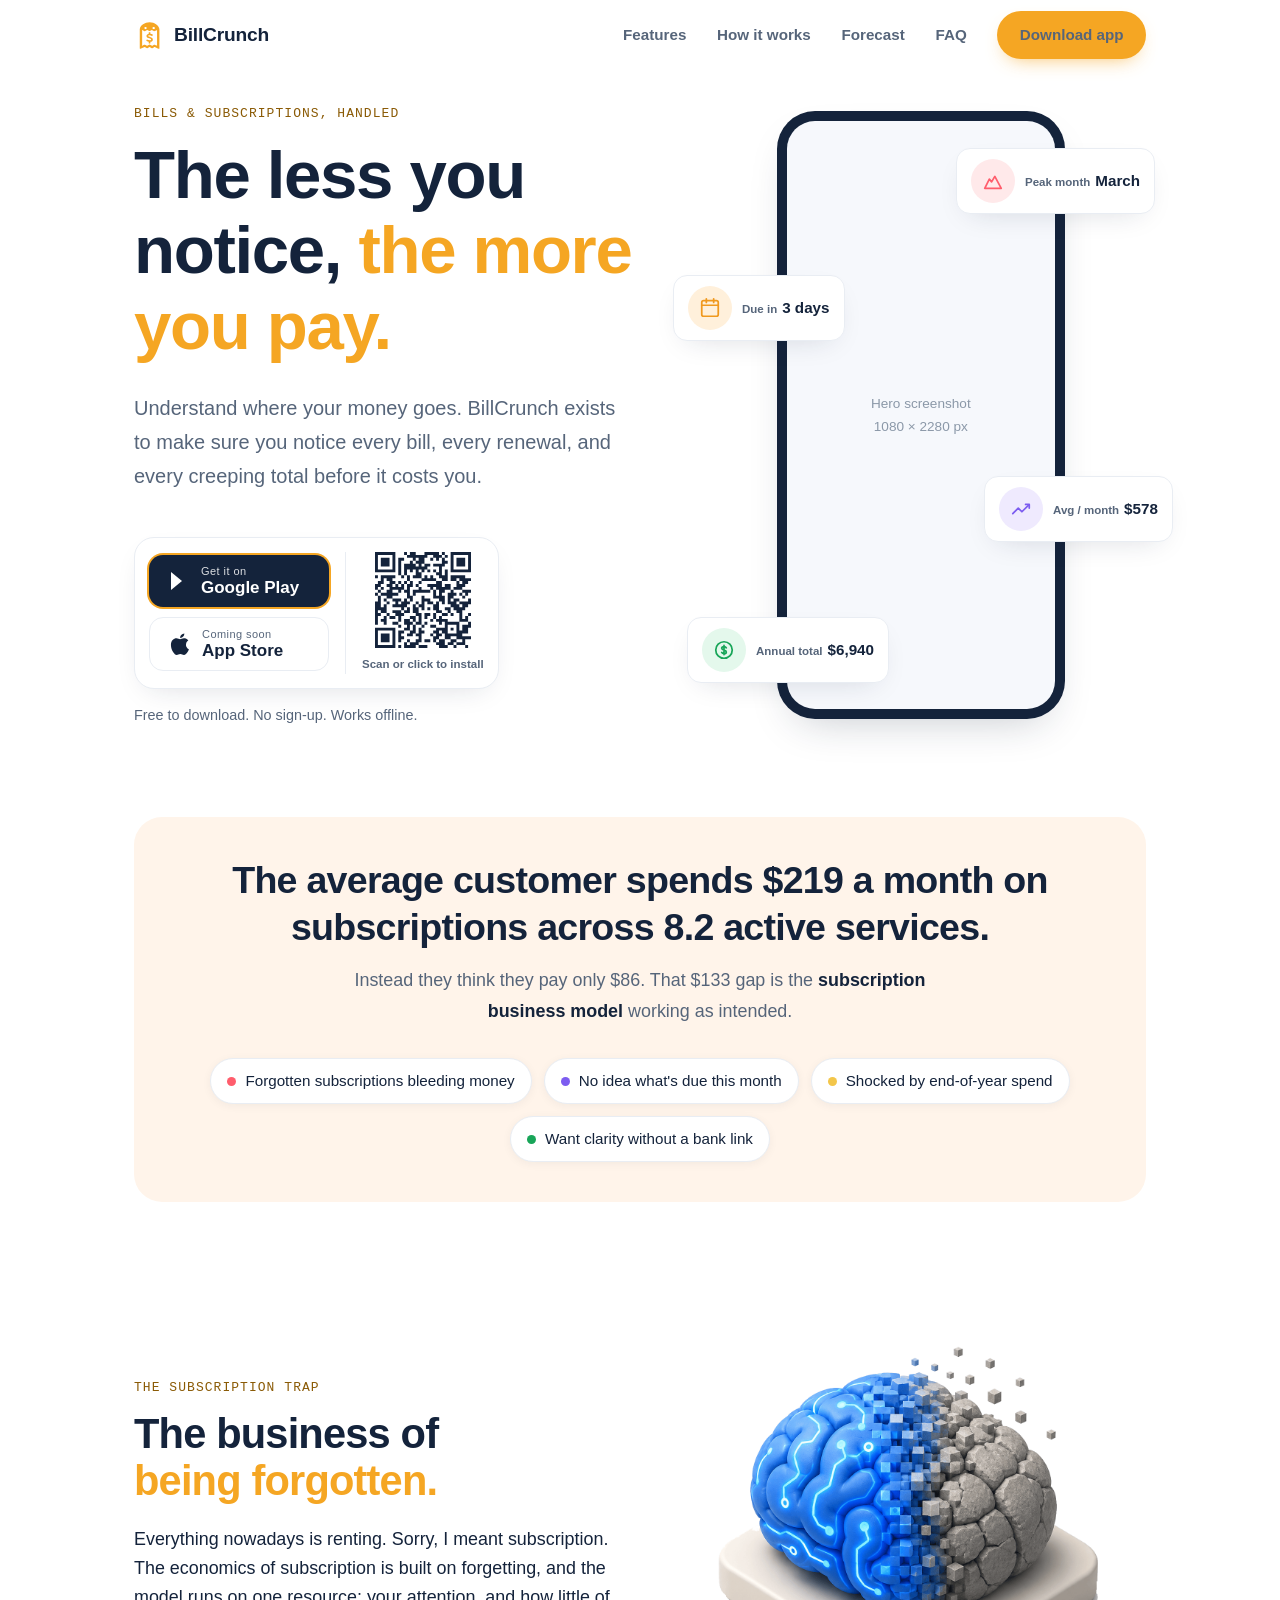
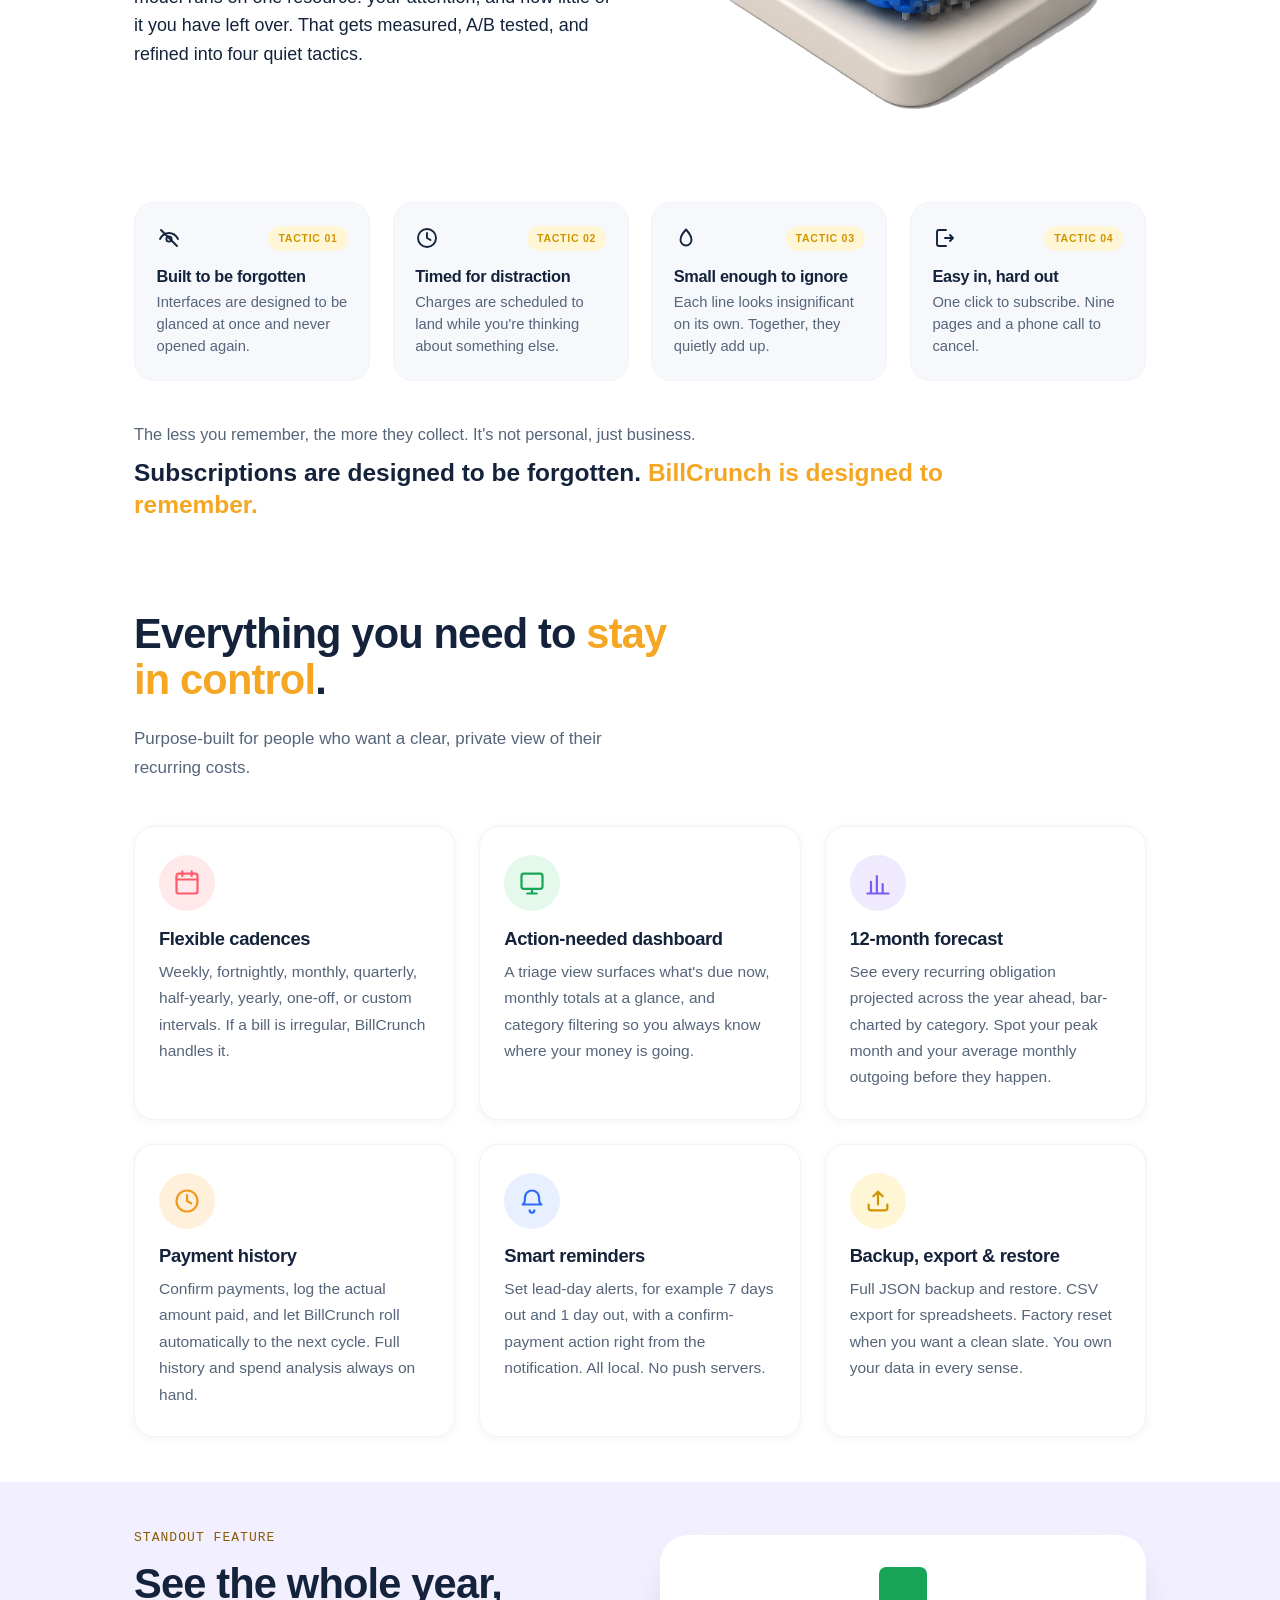
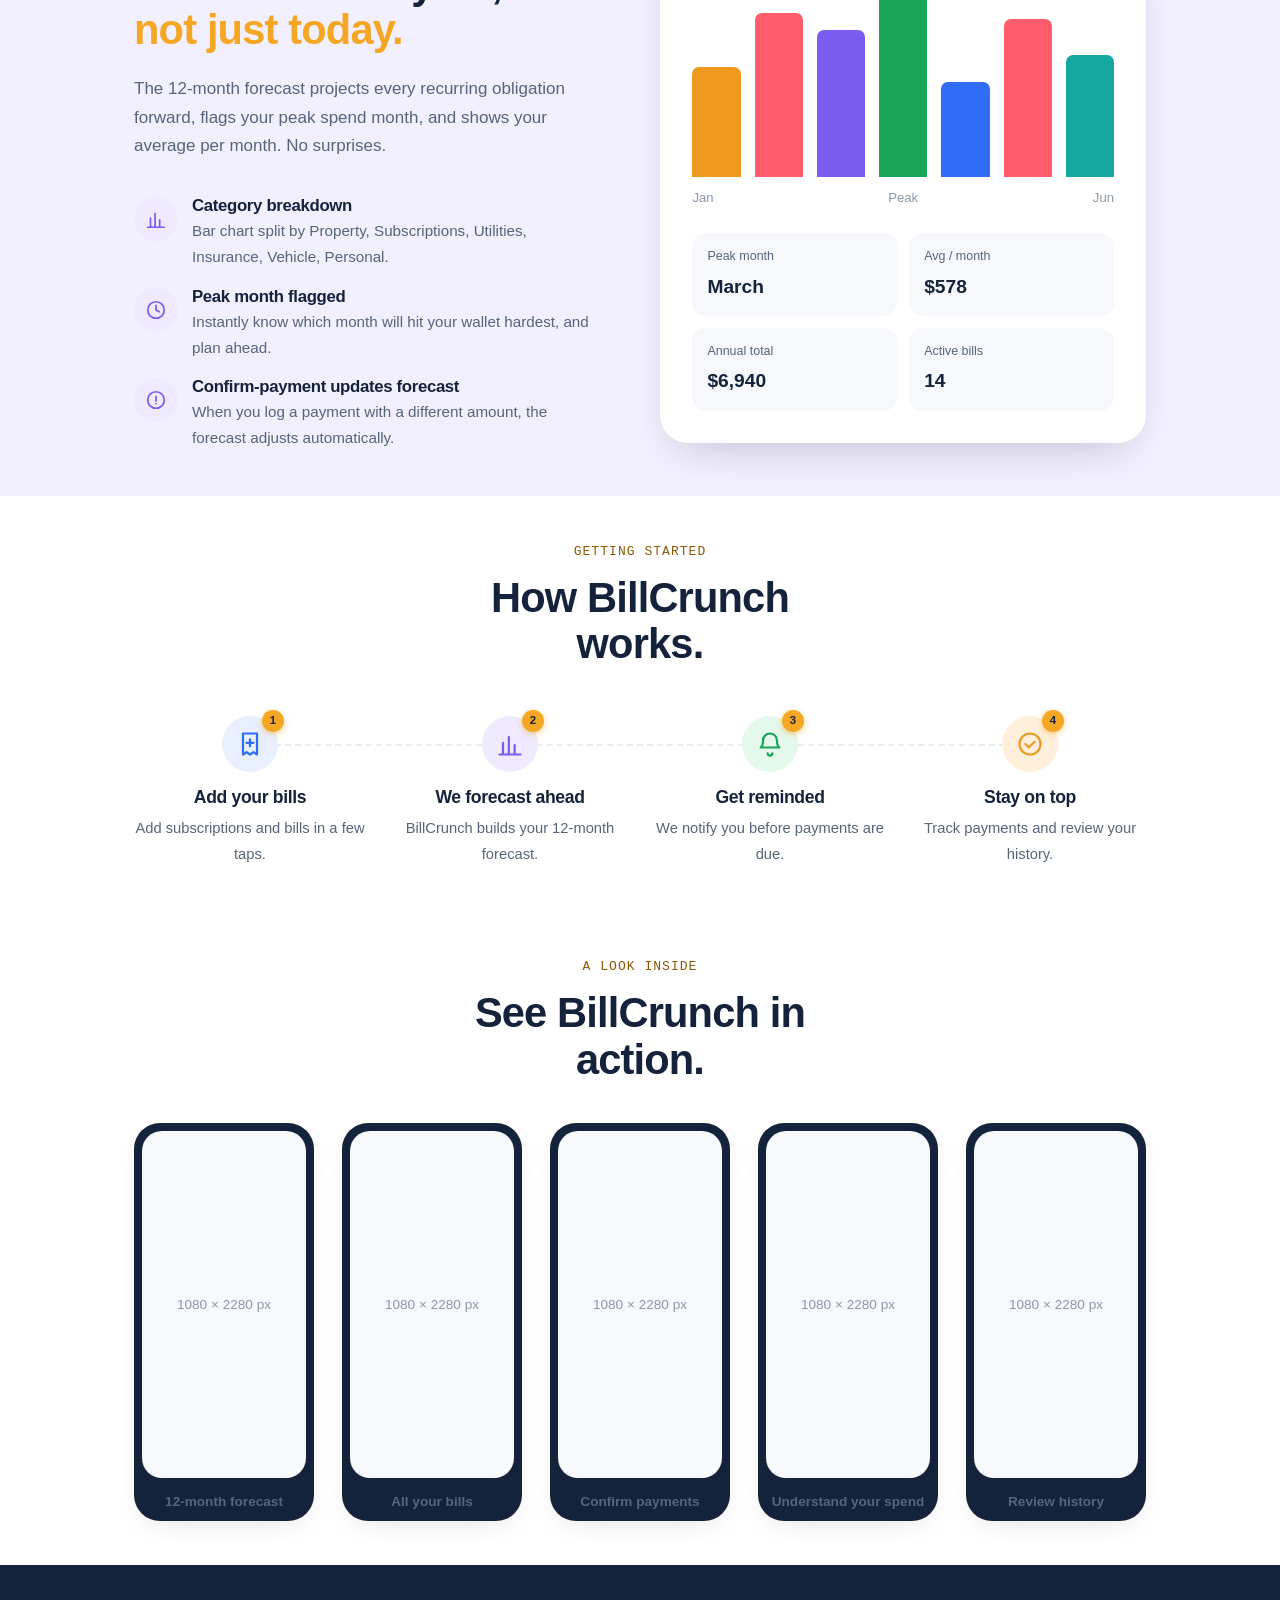
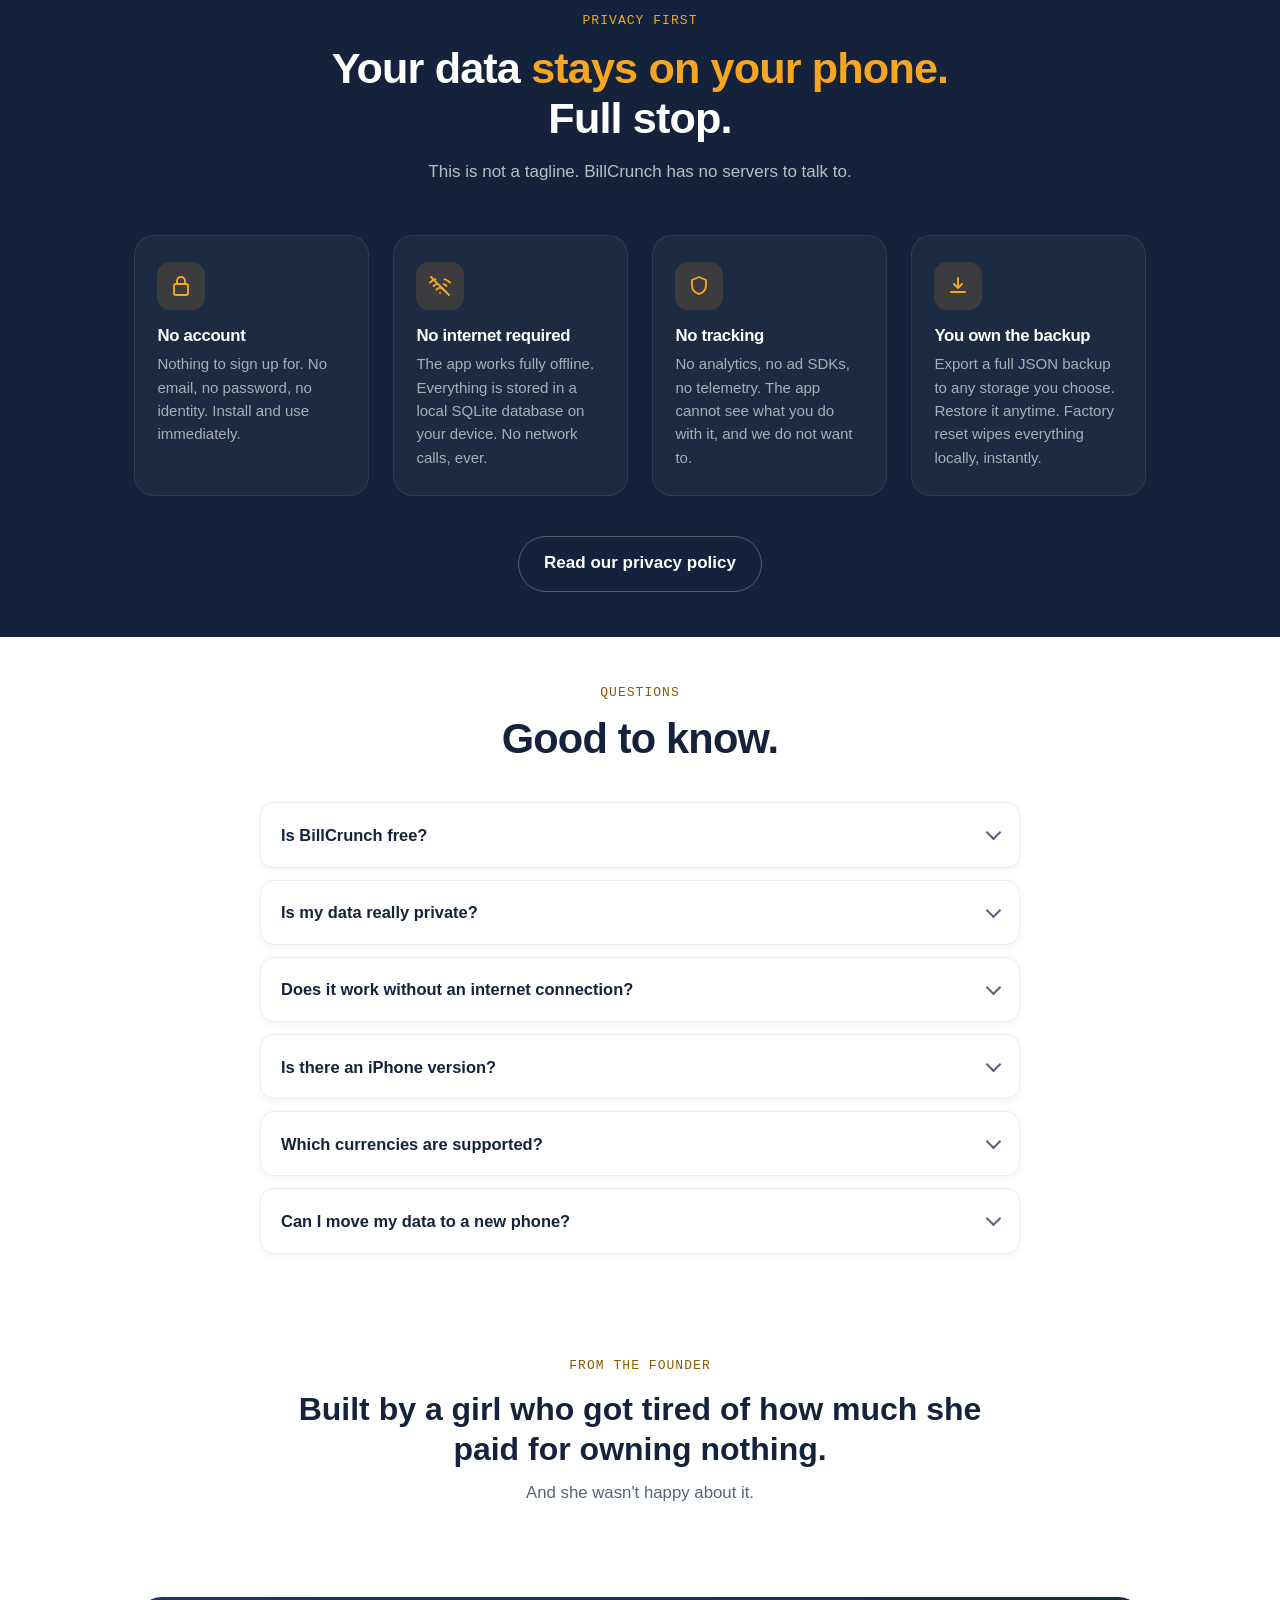
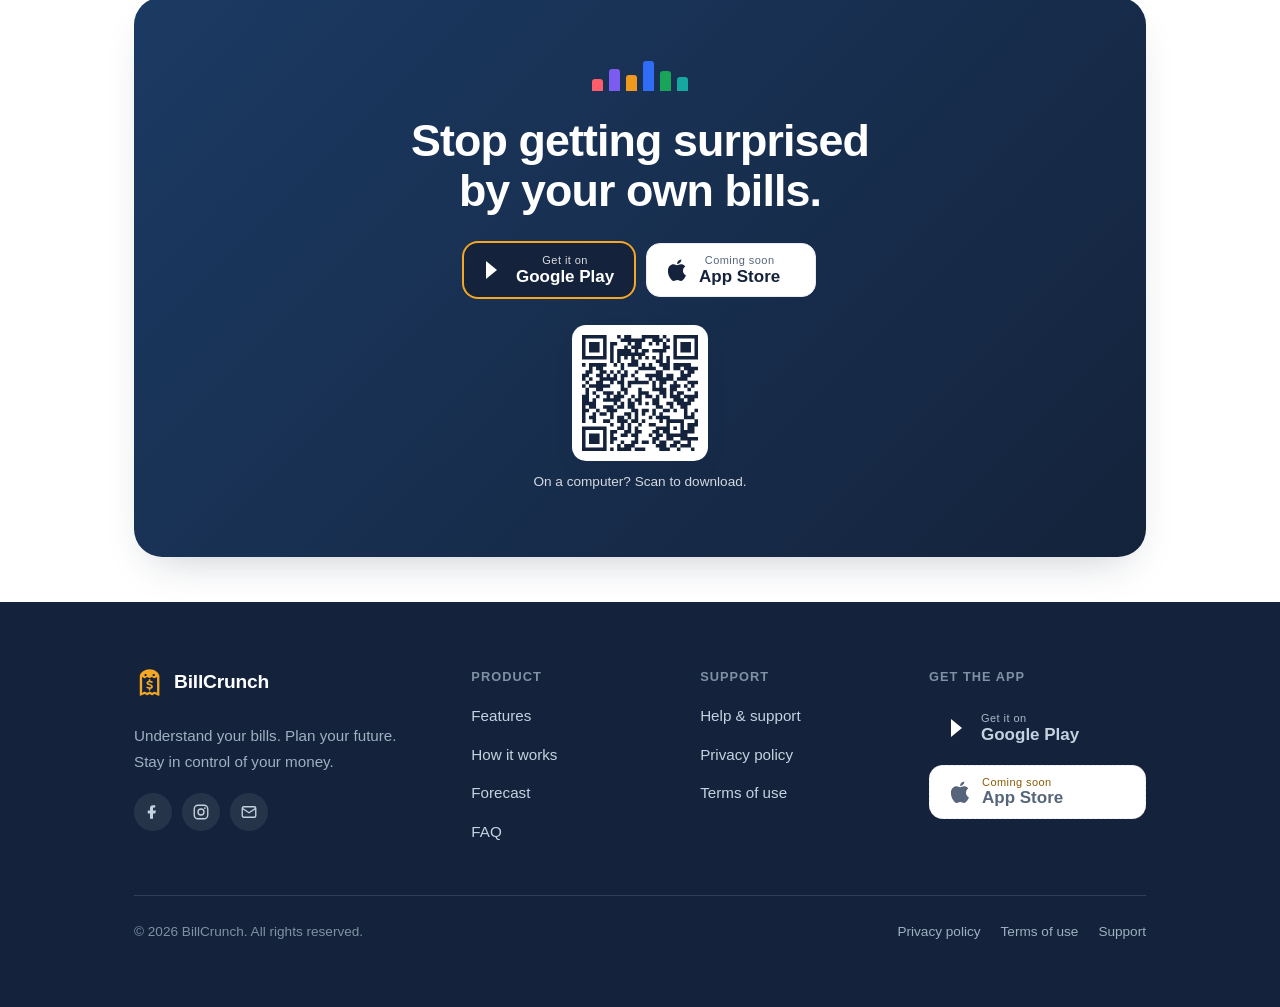
==== commit da4d963c: "Remove image dimensions from index.html Removed dimensions text from image figure." ====
--- a/index.html
+++ b/index.html
@@ -118,7 +118,6 @@
         </div>
         <figure class="model-figure">
           <img src="assets/being-forgotten.png" alt="Illustration of the subscription trap" onerror="this.style.display='none';this.nextElementSibling.style.display=''">
-          <span class="model-figure__ph">1254 &times; 1254 px</span>
         </figure>
       </div>
       <div class="trap-grid">
--- a/styles.css
+++ b/styles.css
@@ -404,7 +404,7 @@
 /* ---- The subscription trap (manifesto) ---- */
 .model-top { display: grid; grid-template-columns: 1.05fr 1fr; gap: clamp(2rem, 5vw, 4rem); align-items: center; }
 .model-lead { font-size: clamp(1rem, .95rem + .35vw, 1.12rem); color: var(--ink); line-height: 1.6; margin: 1rem 0 0; }
-.model-figure { position: relative; margin: 0; aspect-ratio: 1 / 1; border-radius: var(--r-xl); overflow: hidden; background: var(--soft); display: grid; place-items: center; }
+.model-figure { position: relative; margin: 0; aspect-ratio: 1 / 1; background: transparent; display: grid; place-items: center; }
 .model-figure img { width: 100%; height: 100%; object-fit: cover; }
 .model-figure__ph { color: var(--faint); font-size: .95rem; }
 .trap-grid { display: grid; grid-template-columns: repeat(4, 1fr); gap: clamp(1rem, 2vw, 1.4rem); margin: clamp(2rem, 5vw, 3rem) 0 0; }
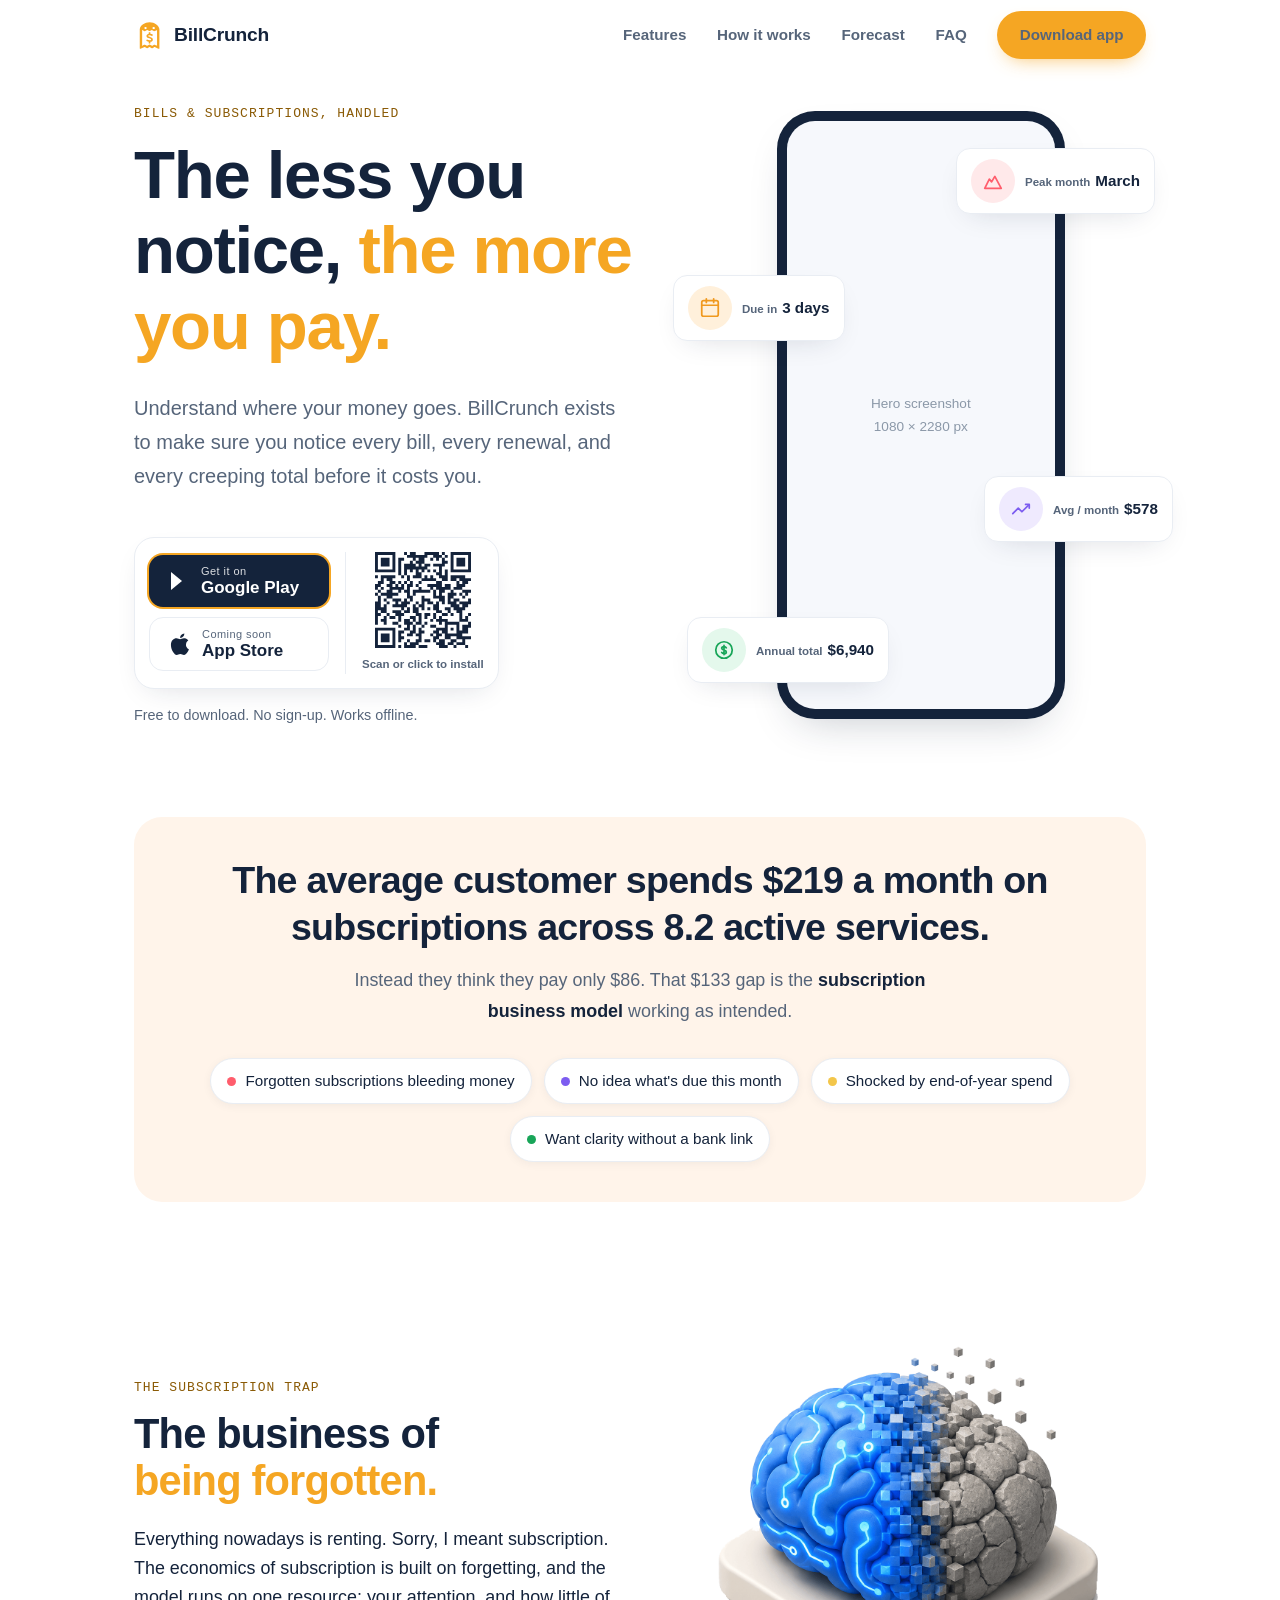
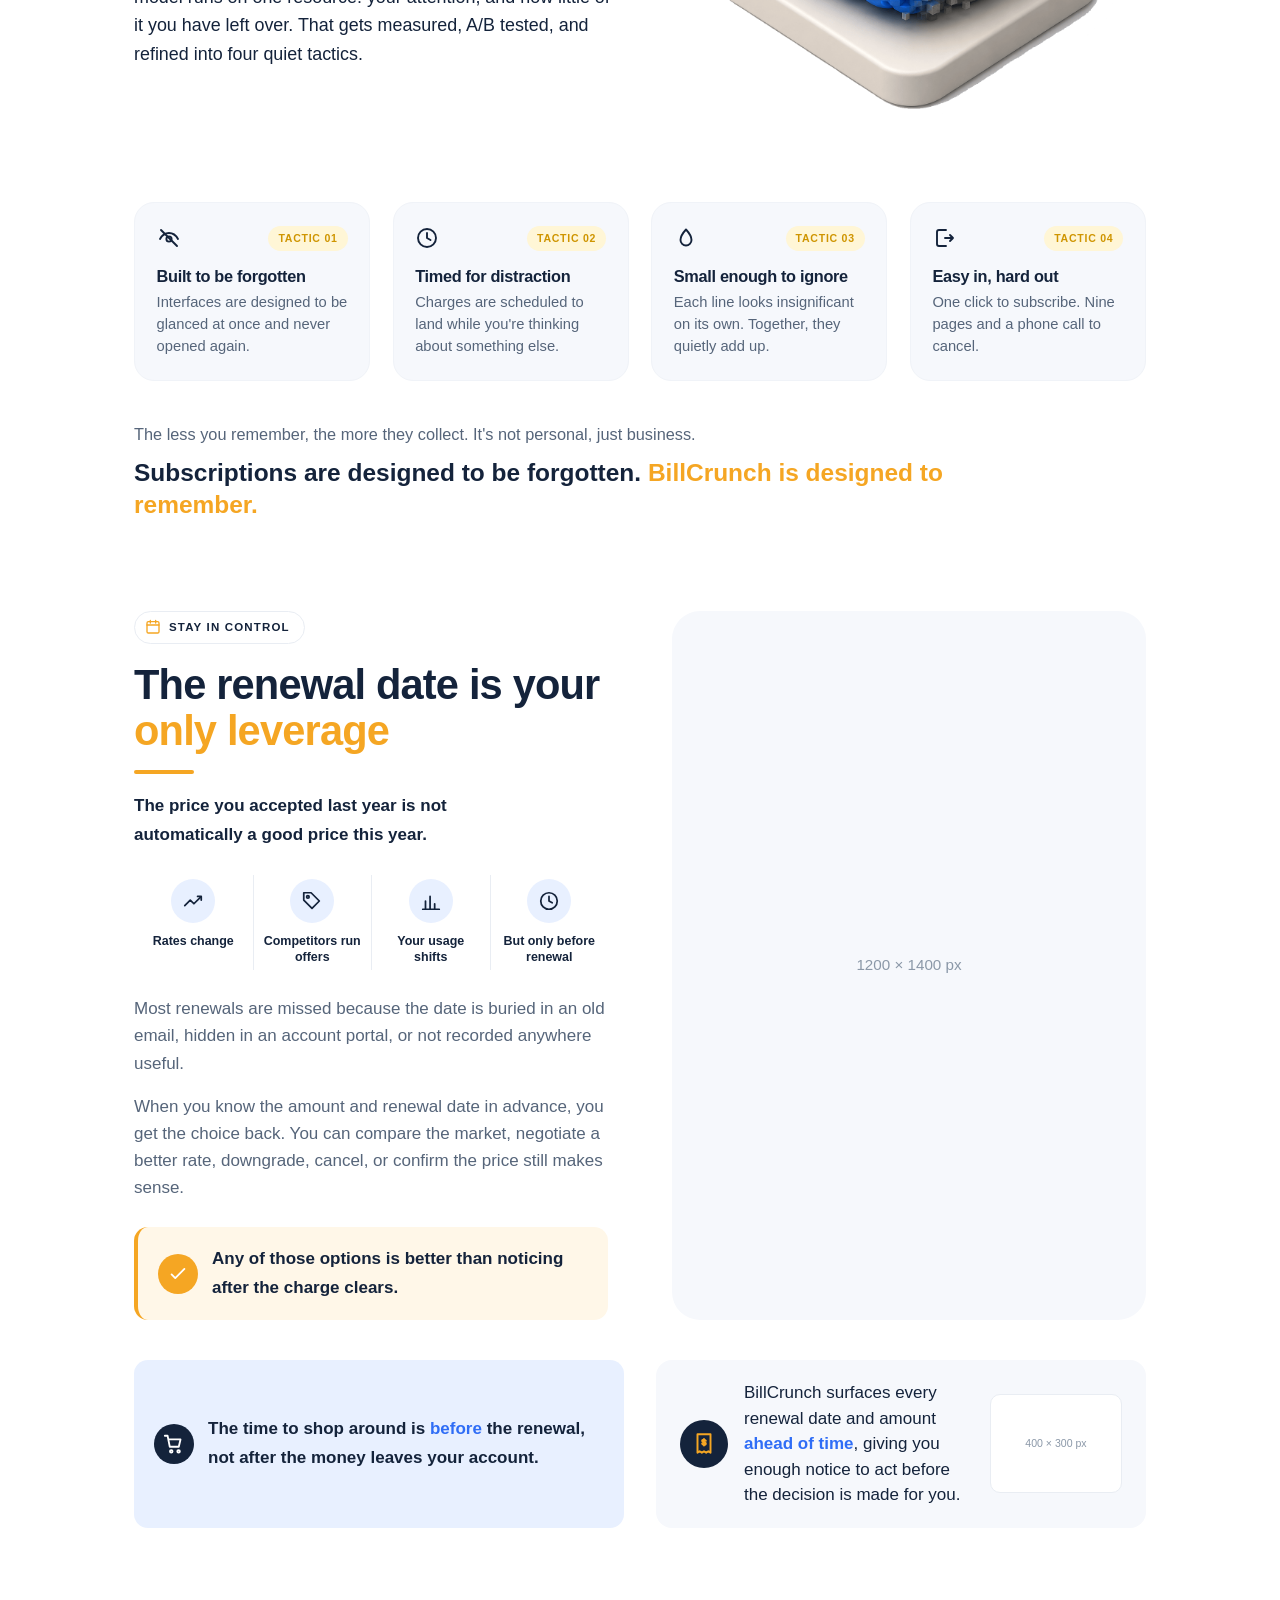
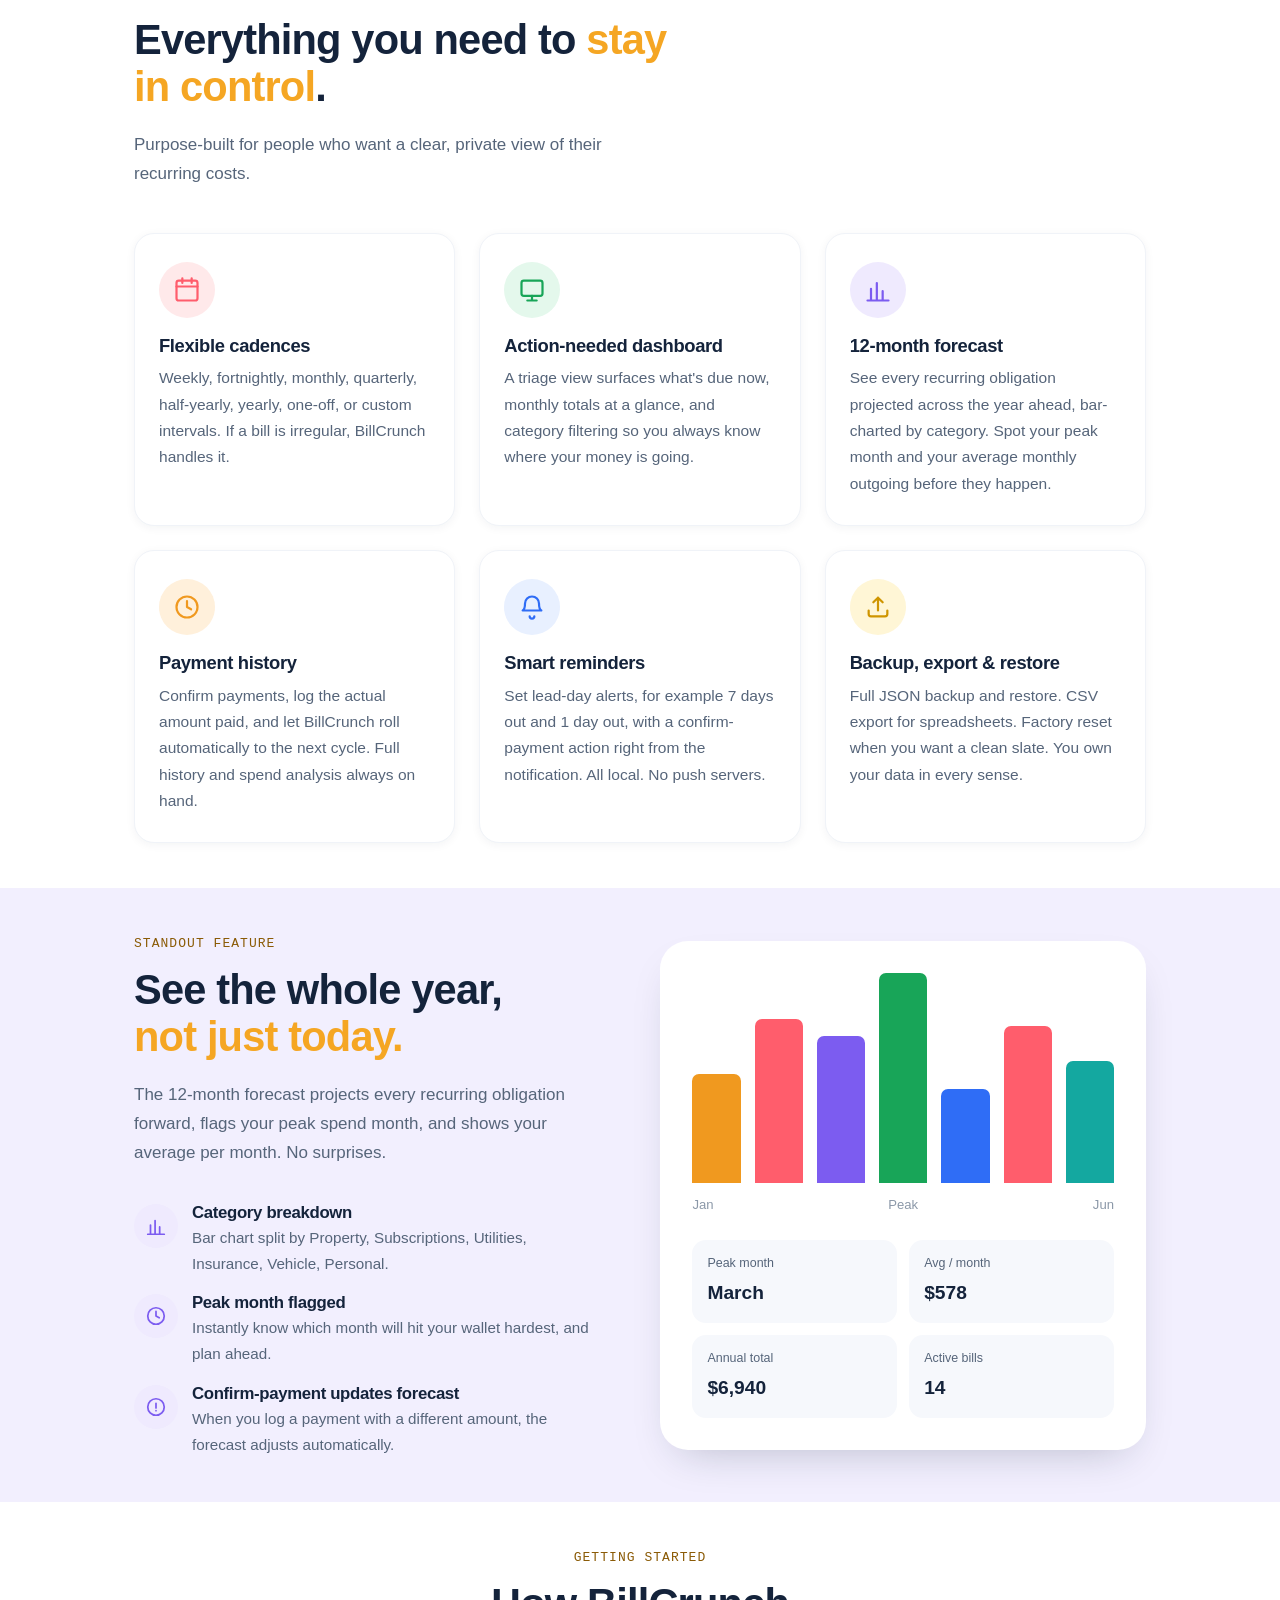
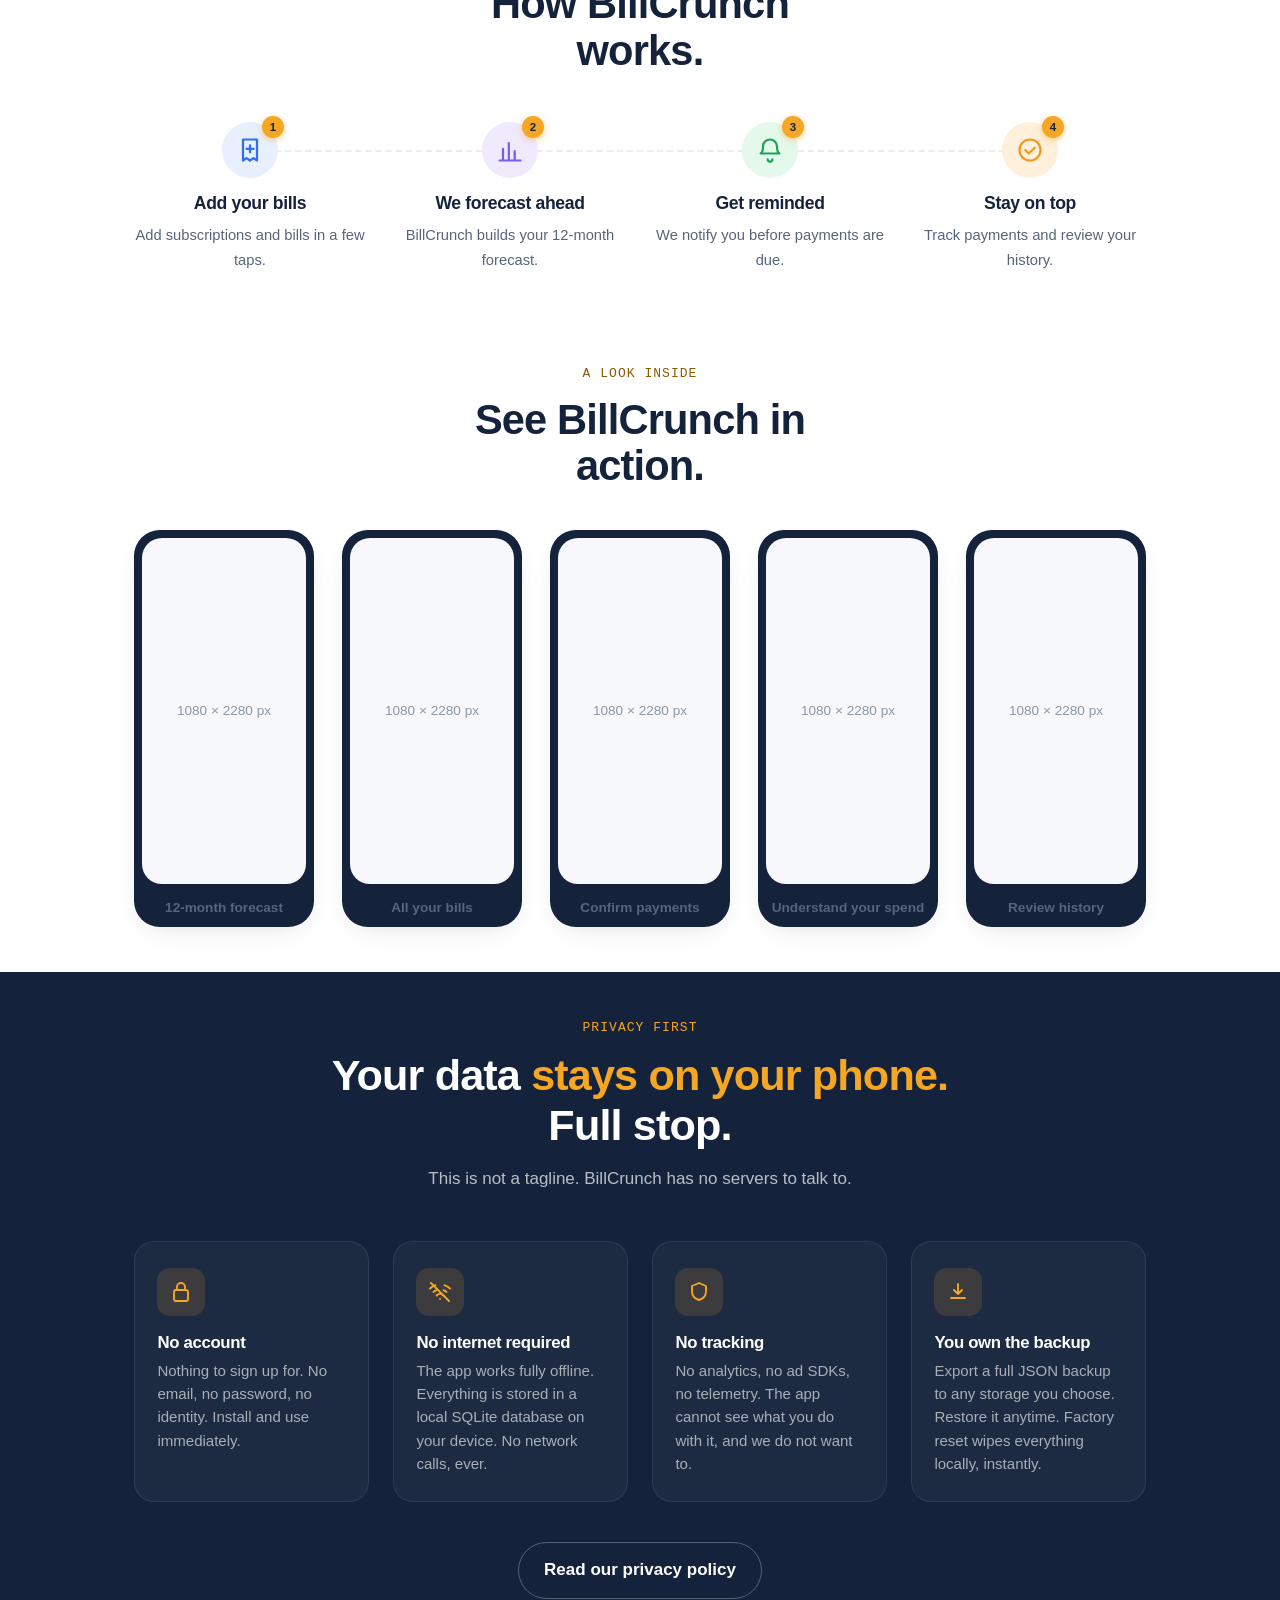
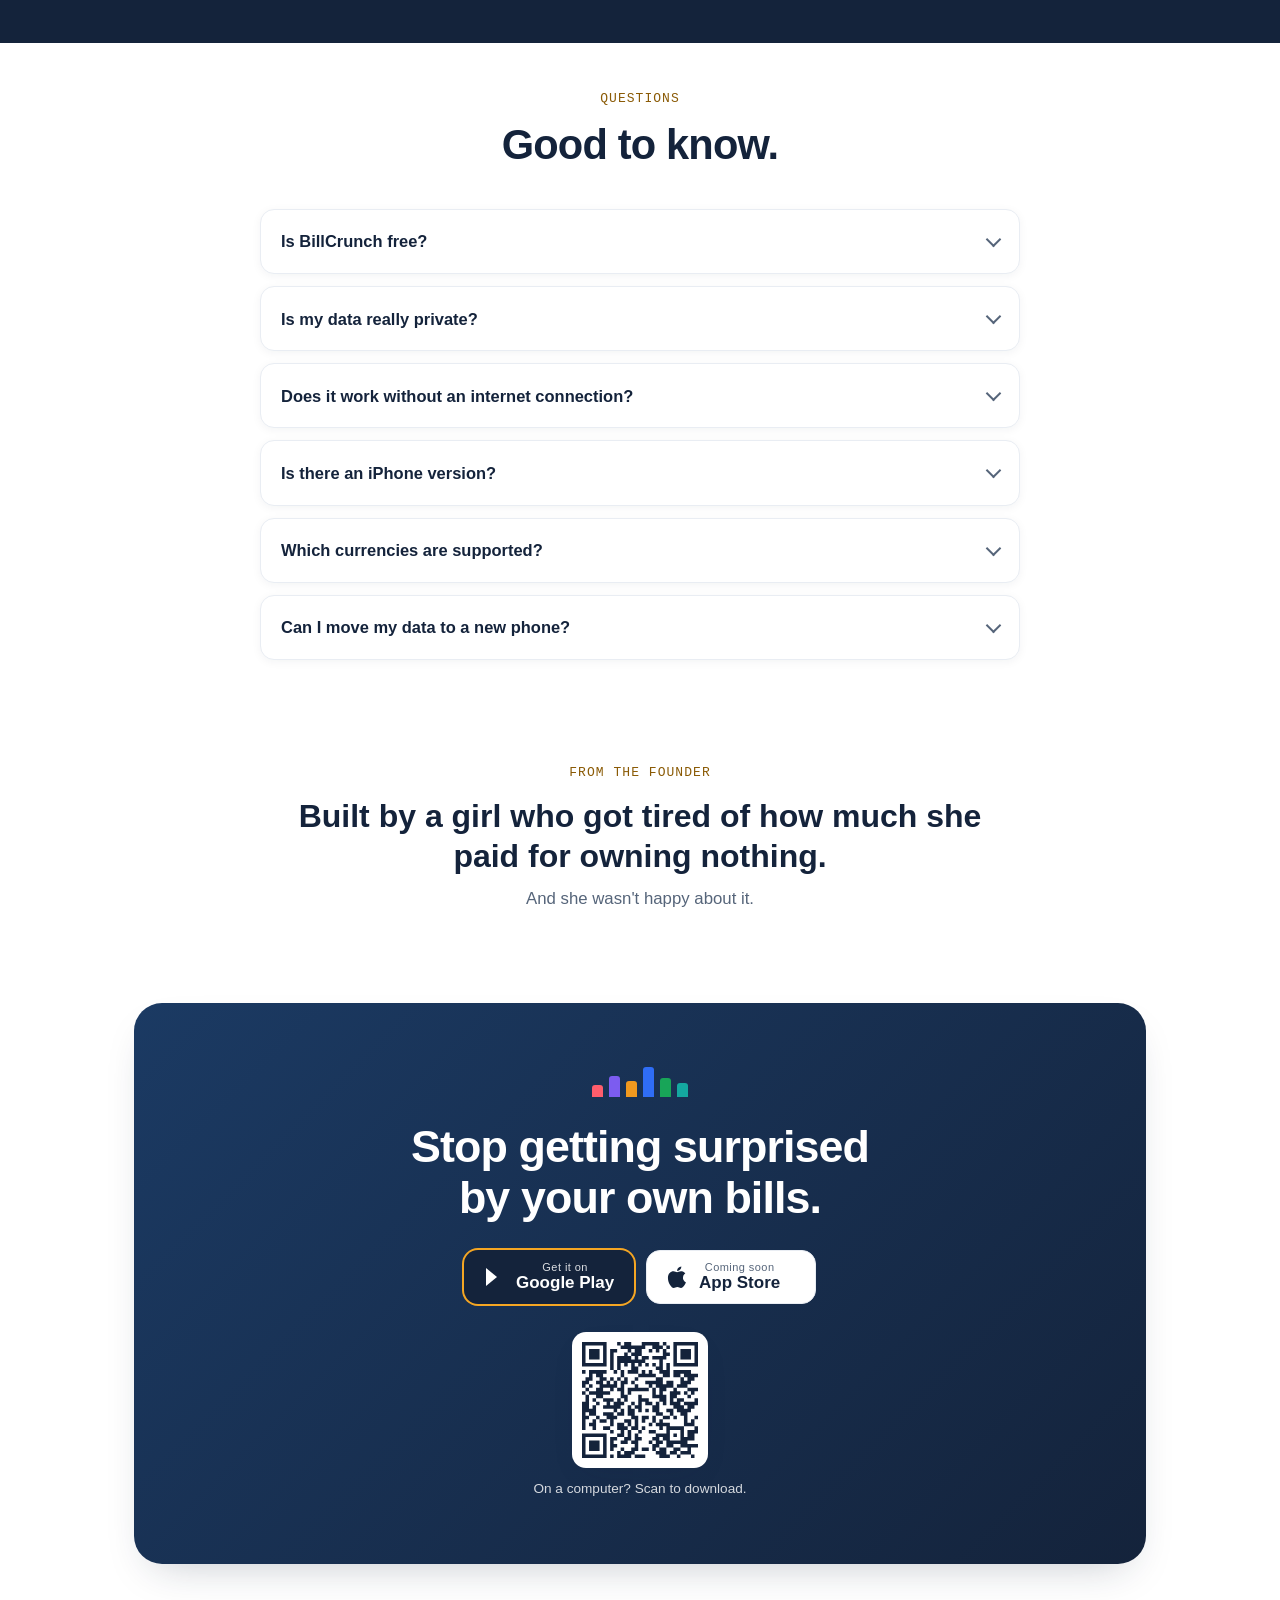
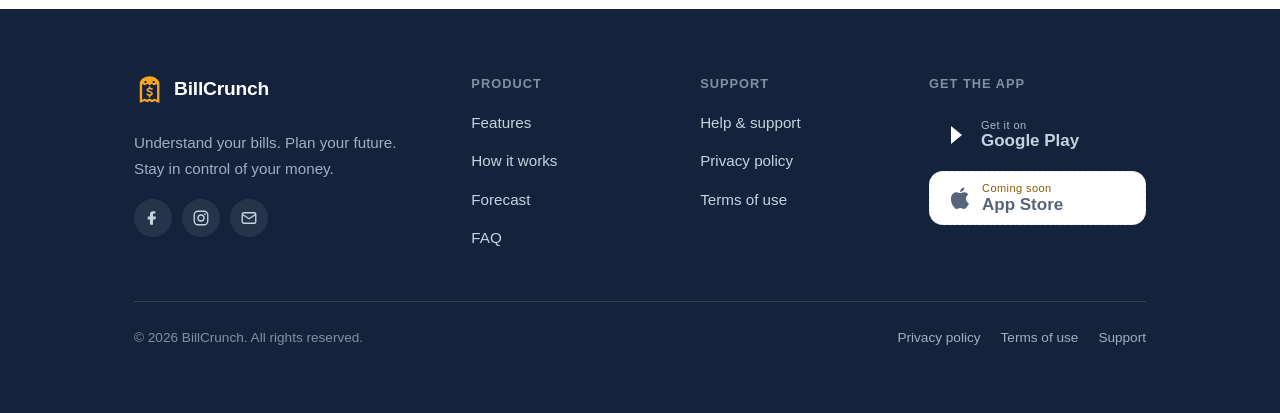
==== commit c8ac5751: "Aded new section about bills Fix(renewal): equal columns, full-height hero, placeholder for laptop i" ====
--- a/index.html
+++ b/index.html
@@ -117,7 +117,7 @@
           <p class="model-lead">Everything nowadays is renting. Sorry, I meant subscription. The economics of subscription is built on forgetting, and the model runs on one resource: your attention, and how little of it you have left over. That gets measured, A/B tested, and refined into four quiet tactics.</p>
         </div>
         <figure class="model-figure">
-          <img src="assets/being-forgotten.png" alt="Illustration of the subscription trap" onerror="this.style.display='none';this.nextElementSibling.style.display=''">
+          <img src="assets/being-forgotten.png" alt="Illustration of the subscription trap">
         </figure>
       </div>
       <div class="trap-grid">
@@ -145,6 +145,45 @@
       <div class="model-closer">
         <p class="model-closer__line">The less you remember, the more they collect. It's not personal, just business.</p>
         <p class="model-punch">Subscriptions are designed to be forgotten. <span class="hl">BillCrunch is designed to remember.</span></p>
+      </div>
+    </section>
+
+    <!-- Renewal leverage -->
+    <section class="section container" id="renewal">
+      <div class="renewal-top">
+        <div class="renewal-copy">
+          <p class="pill-eyebrow"><svg viewBox="0 0 24 24"><rect x="3" y="4" width="18" height="17" rx="2"/><path d="M3 9h18M8 2v4M16 2v4"/></svg>Stay in control</p>
+          <h2 class="section-title">The renewal date is your <span class="hl">only leverage</span></h2>
+          <span class="accent-rule"></span>
+          <p class="renewal-sub">The price you accepted last year is not automatically a good price this year.</p>
+          <ul class="renewal-feats">
+            <li><span class="rf-ic"><svg viewBox="0 0 24 24"><path d="M3 17l6-6 4 4 7-7"/><path d="M17 7h4v4"/></svg></span><span class="rf-label">Rates change</span></li>
+            <li><span class="rf-ic"><svg viewBox="0 0 24 24"><path d="M20 12l-8 8-9-9V3h8z"/><circle cx="7.5" cy="7.5" r="1.4"/></svg></span><span class="rf-label">Competitors run offers</span></li>
+            <li><span class="rf-ic"><svg viewBox="0 0 24 24"><path d="M3 21h18M6 21V12M11 21V7M16 21v-6"/></svg></span><span class="rf-label">Your usage shifts</span></li>
+            <li><span class="rf-ic"><svg viewBox="0 0 24 24"><circle cx="12" cy="12" r="9"/><path d="M12 7v5l3.5 2"/></svg></span><span class="rf-label">But only before renewal</span></li>
+          </ul>
+          <p class="renewal-para">Most renewals are missed because the date is buried in an old email, hidden in an account portal, or not recorded anywhere useful.</p>
+          <p class="renewal-para">When you know the amount and renewal date in advance, you get the choice back. You can compare the market, negotiate a better rate, downgrade, cancel, or confirm the price still makes sense.</p>
+          <div class="renewal-callout renewal-callout--warm">
+            <span class="rc-ic rc-ic--warm"><svg viewBox="0 0 24 24"><path d="M5 12.5l4 4 10-10"/></svg></span>
+            <p>Any of those options is better than noticing after the charge clears.</p>
+          </div>
+        </div>
+        <figure class="renewal-hero">
+          <span class="renewal-hero__ph">1200 &times; 1400 px</span>
+          <img src="assets/renewal.png" alt="BillCrunch renewal reminder illustration" onload="this.previousElementSibling.style.display='none'" onerror="this.style.display='none'">
+        </figure>
+      </div>
+      <div class="renewal-bottom">
+        <div class="renewal-callout renewal-callout--cool">
+          <span class="rc-ic rc-ic--dark"><svg viewBox="0 0 24 24"><circle cx="9" cy="20" r="1.4"/><circle cx="17" cy="20" r="1.4"/><path d="M2 3h3l2.4 12h9.8l1.9-8H6.1"/></svg></span>
+          <p>The time to shop around is <strong>before</strong> the renewal, not after the money leaves your account.</p>
+        </div>
+        <div class="renewal-summary">
+          <span class="rs-ic"><svg viewBox="0 0 24 24"><path d="M6 3h12v17l-2-1.3-2 1.3-2-1.3-2 1.3-2-1.3L6 20z"/><path d="M12 7.3v6M13.7 9a1.8 1.3 0 0 0-1.7-1c-1 0-1.7.5-1.7 1.2 0 1.6 3.4.8 3.4 2.4 0 .7-.7 1.2-1.7 1.2a1.8 1.3 0 0 1-1.7-1"/></svg></span>
+          <p>BillCrunch surfaces every renewal date and amount <strong>ahead of time</strong>, giving you enough notice to act before the decision is made for you.</p>
+          <span class="rs-illus"><span class="rs-illus__ph">400 &times; 300 px</span><img src="assets/renewal-notice.png" alt="" onload="this.previousElementSibling.style.display='none'" onerror="this.style.display='none'"></span>
+        </div>
       </div>
     </section>
 
@@ -425,6 +464,32 @@
       });
       activate('google');
     })();
+
+    // Gallery: only ever show COMPLETE rows. Hide any trailing items that would form a partial last row.
+    (function () {
+      var gallery = document.querySelector('.gallery');
+      if (!gallery) return;
+      var shots = [].slice.call(gallery.querySelectorAll('.shot'));
+      if (shots.length < 2) return;
+      var raf = 0;
+      function apply() {
+        raf = 0;
+        shots.forEach(function (s) { s.style.display = ''; });      // reset so we measure the true column count
+        var firstTop = shots[0].offsetTop, cols = 0;
+        for (var i = 0; i < shots.length; i++) {
+          if (shots[i].offsetTop === firstTop) cols++; else break; // items sharing the first row's top = columns
+        }
+        if (cols < 1) cols = 1;
+        var extra = shots.length % cols;                            // size of the incomplete last row
+        for (var j = shots.length - extra; j < shots.length; j++) {
+          shots[j].style.display = 'none';
+        }
+      }
+      var schedule = function () { if (!raf) raf = requestAnimationFrame(apply); };
+      if ('ResizeObserver' in window) { new ResizeObserver(schedule).observe(gallery); }
+      else { window.addEventListener('resize', schedule); }
+      schedule();
+    })();
   </script>
 </body>
 </html>
--- a/styles.css
+++ b/styles.css
@@ -406,7 +406,6 @@
 .model-lead { font-size: clamp(1rem, .95rem + .35vw, 1.12rem); color: var(--ink); line-height: 1.6; margin: 1rem 0 0; }
 .model-figure { position: relative; margin: 0; aspect-ratio: 1 / 1; background: transparent; display: grid; place-items: center; }
 .model-figure img { width: 100%; height: 100%; object-fit: cover; }
-.model-figure__ph { color: var(--faint); font-size: .95rem; }
 .trap-grid { display: grid; grid-template-columns: repeat(4, 1fr); gap: clamp(1rem, 2vw, 1.4rem); margin: clamp(2rem, 5vw, 3rem) 0 0; }
 .trap { background: var(--soft); border: 1px solid var(--line-soft); border-radius: var(--r-lg); padding: 1.4rem 1.35rem; }
 .trap-head { display: flex; align-items: center; justify-content: space-between; margin-bottom: 1rem; }
@@ -432,3 +431,52 @@
   .trap-grid { grid-template-columns: repeat(2, 1fr); }
 }
 @media (max-width: 560px) { .trap-grid { grid-template-columns: 1fr; } }
+
+
+/* ================= Renewal leverage section ================= */
+#renewal .renewal-top { display: grid; grid-template-columns: 1fr 1fr; gap: clamp(2rem, 5vw, 4rem); align-items: stretch; }
+.pill-eyebrow { display: inline-flex; align-items: center; gap: 8px; border: 1px solid var(--line); border-radius: 999px; padding: 6px 14px 6px 10px; font-size: .72rem; font-weight: 700; letter-spacing: .1em; text-transform: uppercase; color: var(--ink); margin: 0 0 1.1rem; }
+.pill-eyebrow svg { width: 16px; height: 16px; stroke: var(--accent); fill: none; stroke-width: 2; stroke-linecap: round; stroke-linejoin: round; }
+#renewal h2 { margin: 0; }
+.accent-rule { display: block; width: 60px; height: 4px; background: var(--accent); border-radius: 2px; margin: .95rem 0 0; }
+.renewal-sub { color: var(--ink); font-weight: 600; margin: 1.1rem 0 0; max-width: 42ch; }
+.renewal-feats { display: grid; grid-template-columns: repeat(4, 1fr); list-style: none; padding: 0; margin: 1.6rem 0; }
+.renewal-feats li { display: flex; flex-direction: column; align-items: center; text-align: center; gap: 10px; padding: 4px 8px; border-left: 1px solid var(--line); }
+.renewal-feats li:first-child { border-left: none; }
+.rf-ic { width: 44px; height: 44px; border-radius: 50%; background: var(--b-blue); display: grid; place-items: center; }
+.rf-ic svg { width: 22px; height: 22px; stroke: var(--ink); fill: none; stroke-width: 1.9; stroke-linecap: round; stroke-linejoin: round; }
+.rf-label { font-size: .78rem; font-weight: 600; color: var(--ink); line-height: 1.3; }
+.renewal-para { color: var(--muted); margin: 1rem 0 0; line-height: 1.6; }
+.renewal-callout { display: flex; gap: 14px; align-items: center; border-radius: 14px; padding: 1.1rem 1.25rem; }
+.renewal-callout p { margin: 0; }
+.renewal-callout--warm { background: #fff7e8; border-left: 4px solid var(--accent); margin-top: 1.6rem; }
+.renewal-callout--warm p { font-weight: 700; color: var(--ink); }
+.renewal-callout--cool { background: var(--b-blue); }
+.renewal-callout--cool p { color: var(--ink); font-weight: 600; }
+.renewal-callout--cool strong { color: var(--c-blue); }
+.rc-ic { width: 40px; height: 40px; border-radius: 50%; display: grid; place-items: center; flex: none; }
+.rc-ic svg { width: 22px; height: 22px; stroke: currentColor; fill: none; stroke-width: 2; stroke-linecap: round; stroke-linejoin: round; }
+.rc-ic--warm { background: var(--accent); color: #fff; }
+.rc-ic--dark { background: var(--ink); color: #fff; }
+.renewal-hero { position: relative; margin: 0; min-height: 360px; border-radius: var(--r-xl); background: var(--soft); overflow: hidden; display: grid; place-items: center; }
+.renewal-hero__ph { position: absolute; inset: 0; display: grid; place-items: center; color: var(--faint); font-size: .95rem; }
+.renewal-hero img { width: 100%; height: 100%; object-fit: cover; }
+#renewal .renewal-bottom { display: grid; grid-template-columns: 1fr 1fr; gap: clamp(1.25rem, 3vw, 2rem); margin-top: clamp(1.5rem, 4vw, 2.5rem); align-items: stretch; }
+.renewal-summary { display: flex; gap: 16px; align-items: center; background: var(--soft); border-radius: 16px; padding: 1.25rem 1.5rem; }
+.renewal-summary p { margin: 0; color: var(--ink); font-weight: 500; flex: 1; line-height: 1.5; }
+.renewal-summary strong { color: var(--c-blue); }
+.rs-ic { width: 48px; height: 48px; border-radius: 50%; background: var(--ink); display: grid; place-items: center; flex: none; }
+.rs-ic svg { width: 26px; height: 26px; stroke: var(--accent); fill: none; stroke-width: 1.8; stroke-linecap: round; stroke-linejoin: round; }
+.rs-illus { position: relative; flex: none; width: 132px; aspect-ratio: 4 / 3; border-radius: 10px; overflow: hidden; background: #fff; border: 1px solid var(--line); display: grid; place-items: center; }
+.rs-illus__ph { position: absolute; inset: 0; display: grid; place-items: center; color: var(--faint); font-size: .66rem; text-align: center; padding: 4px; }
+.rs-illus img { width: 100%; height: 100%; object-fit: contain; }
+@media (max-width: 980px) {
+  #renewal .renewal-top, #renewal .renewal-bottom { grid-template-columns: 1fr; }
+  #renewal .renewal-hero { max-width: 480px; margin-inline: auto; width: 100%; aspect-ratio: 4 / 5; min-height: 0; }
+}
+@media (max-width: 620px) {
+  .renewal-feats { grid-template-columns: repeat(2, 1fr); gap: 1.25rem 0; }
+  .renewal-feats li { border-left: none; }
+  .renewal-summary { flex-wrap: wrap; }
+  .rs-illus { margin-left: auto; }
+}
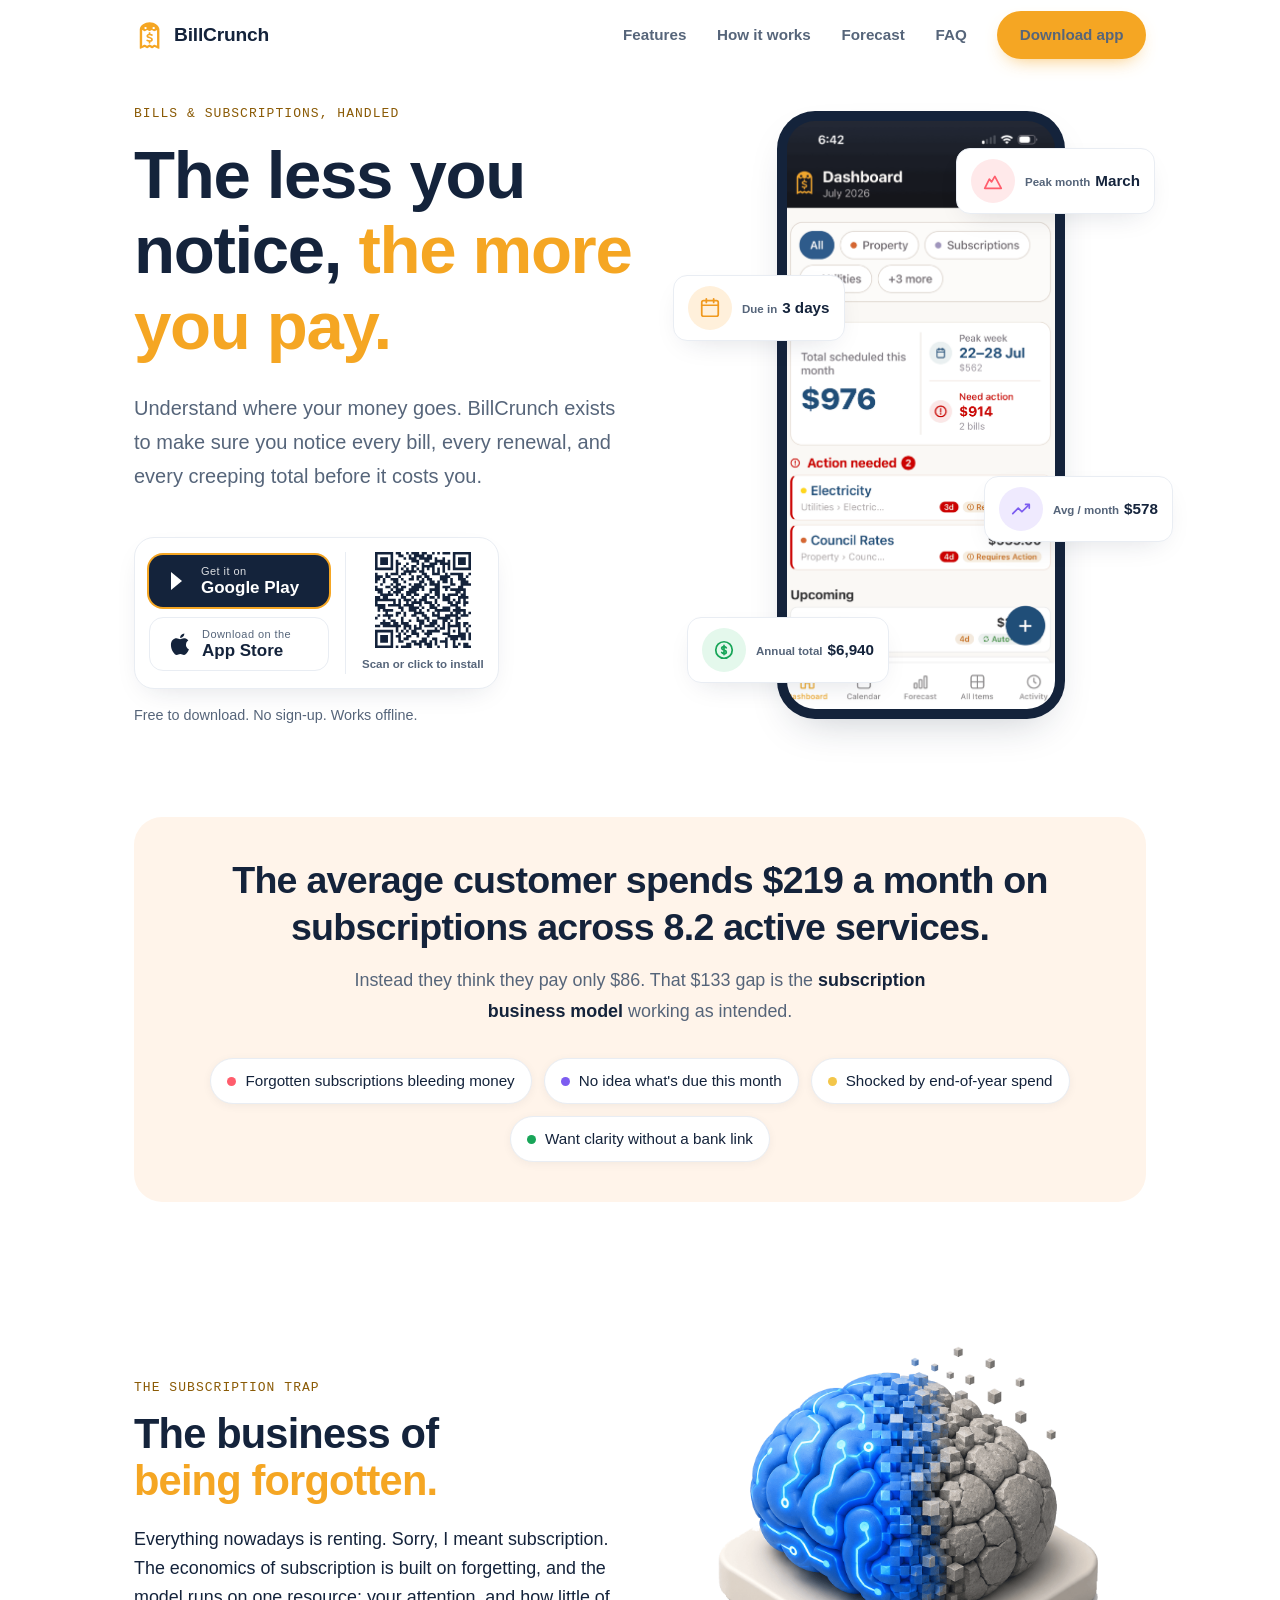
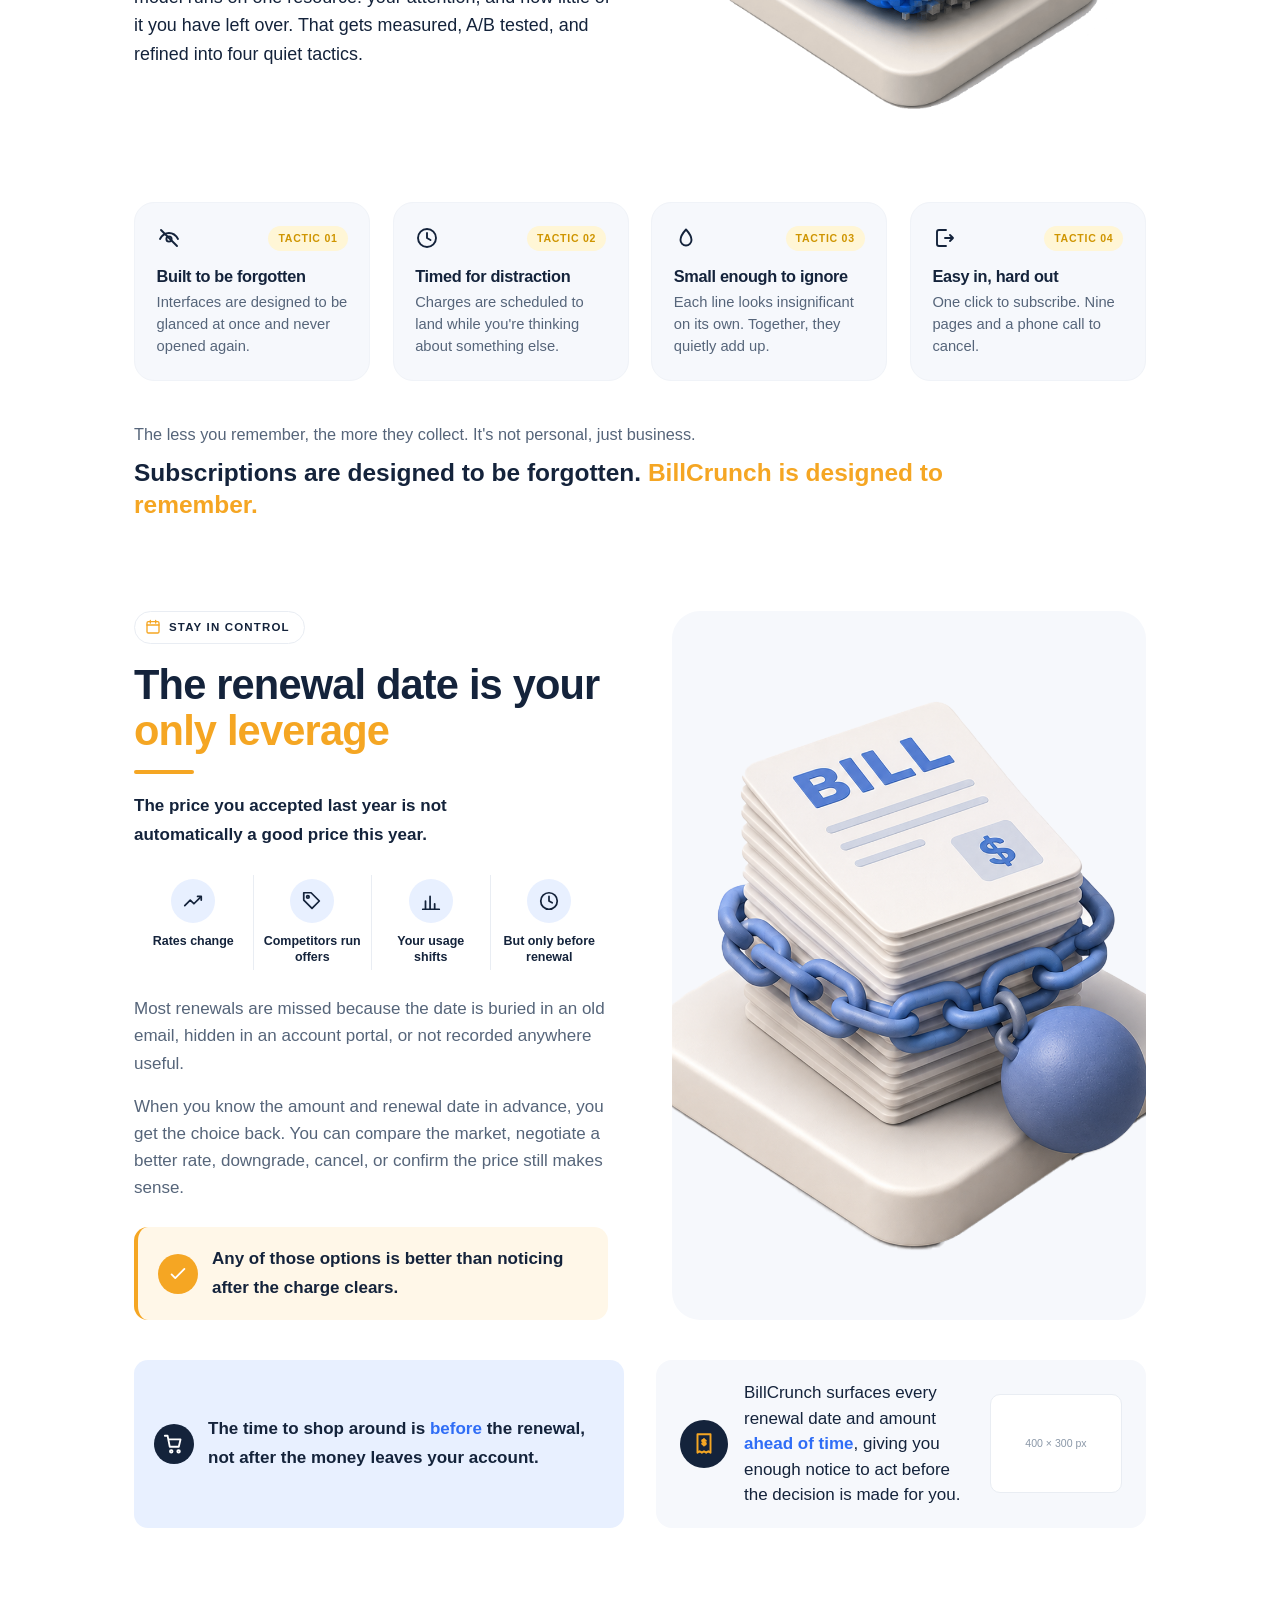
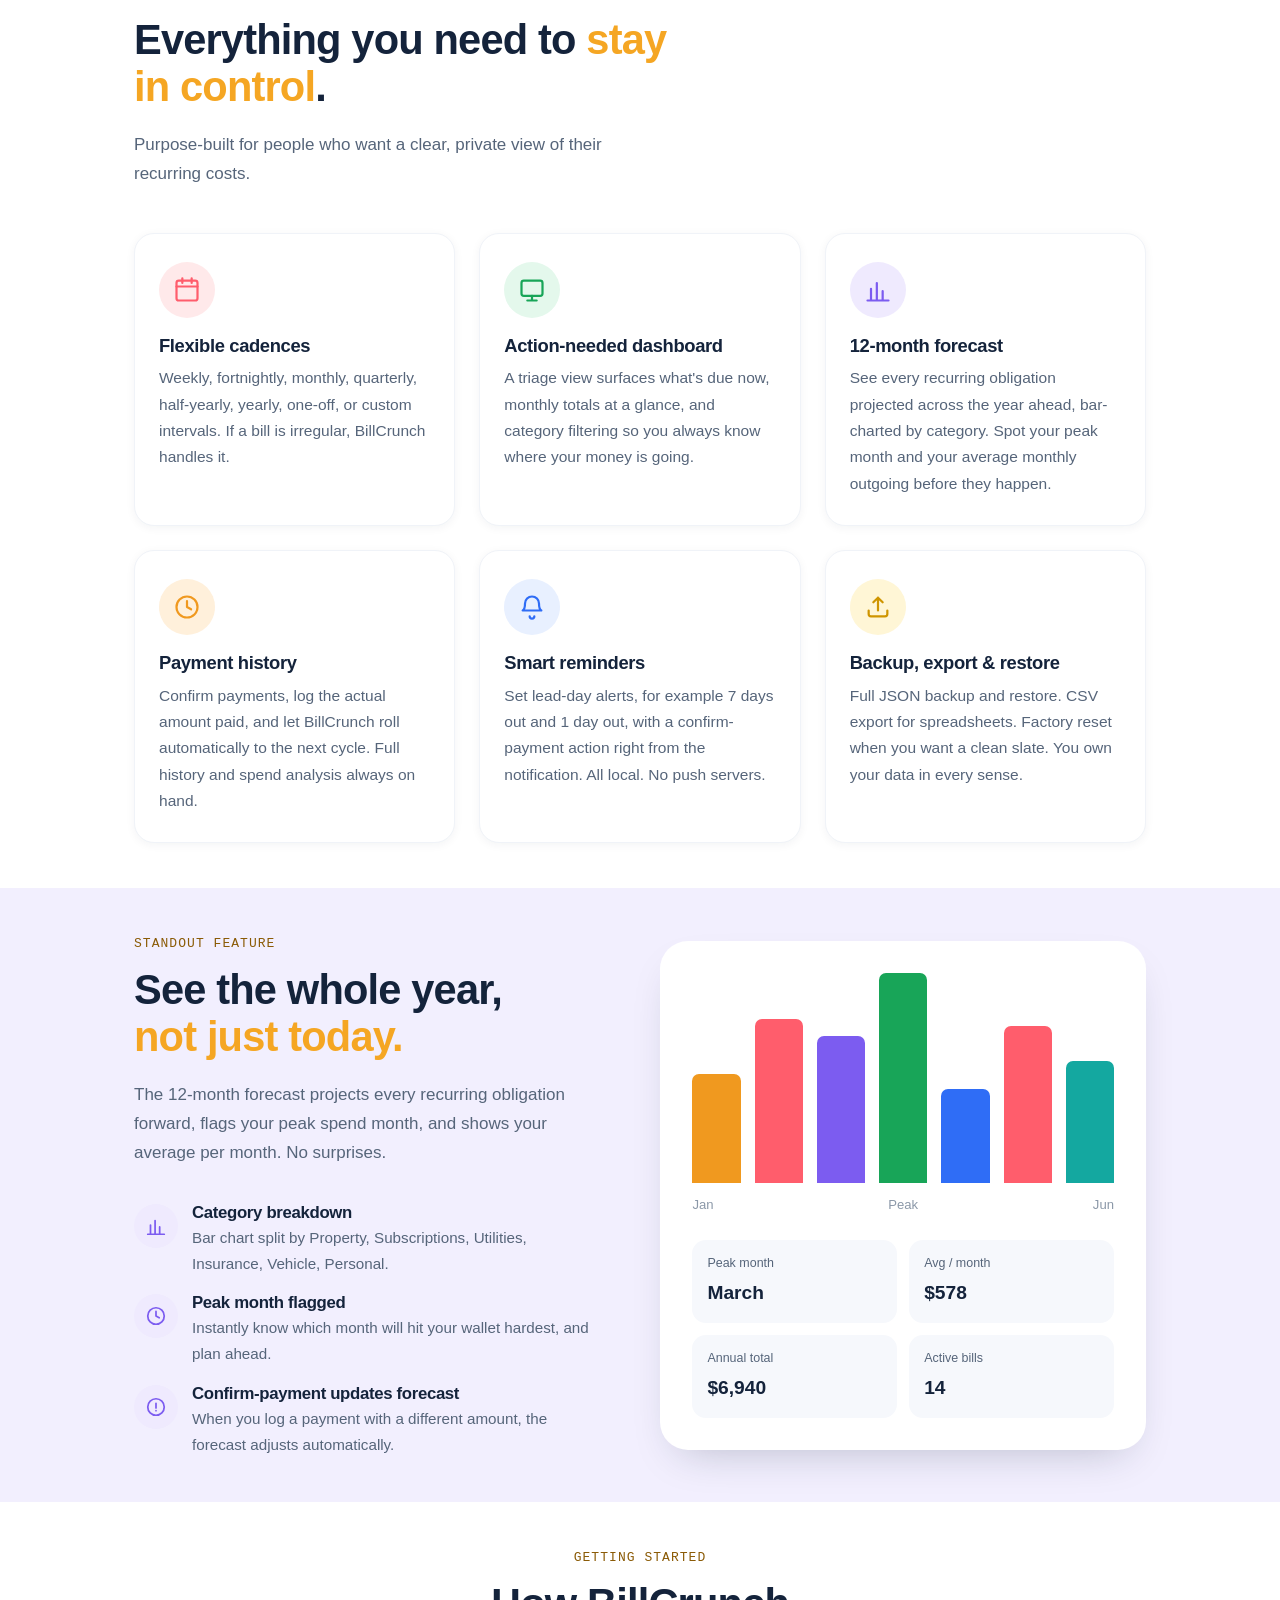
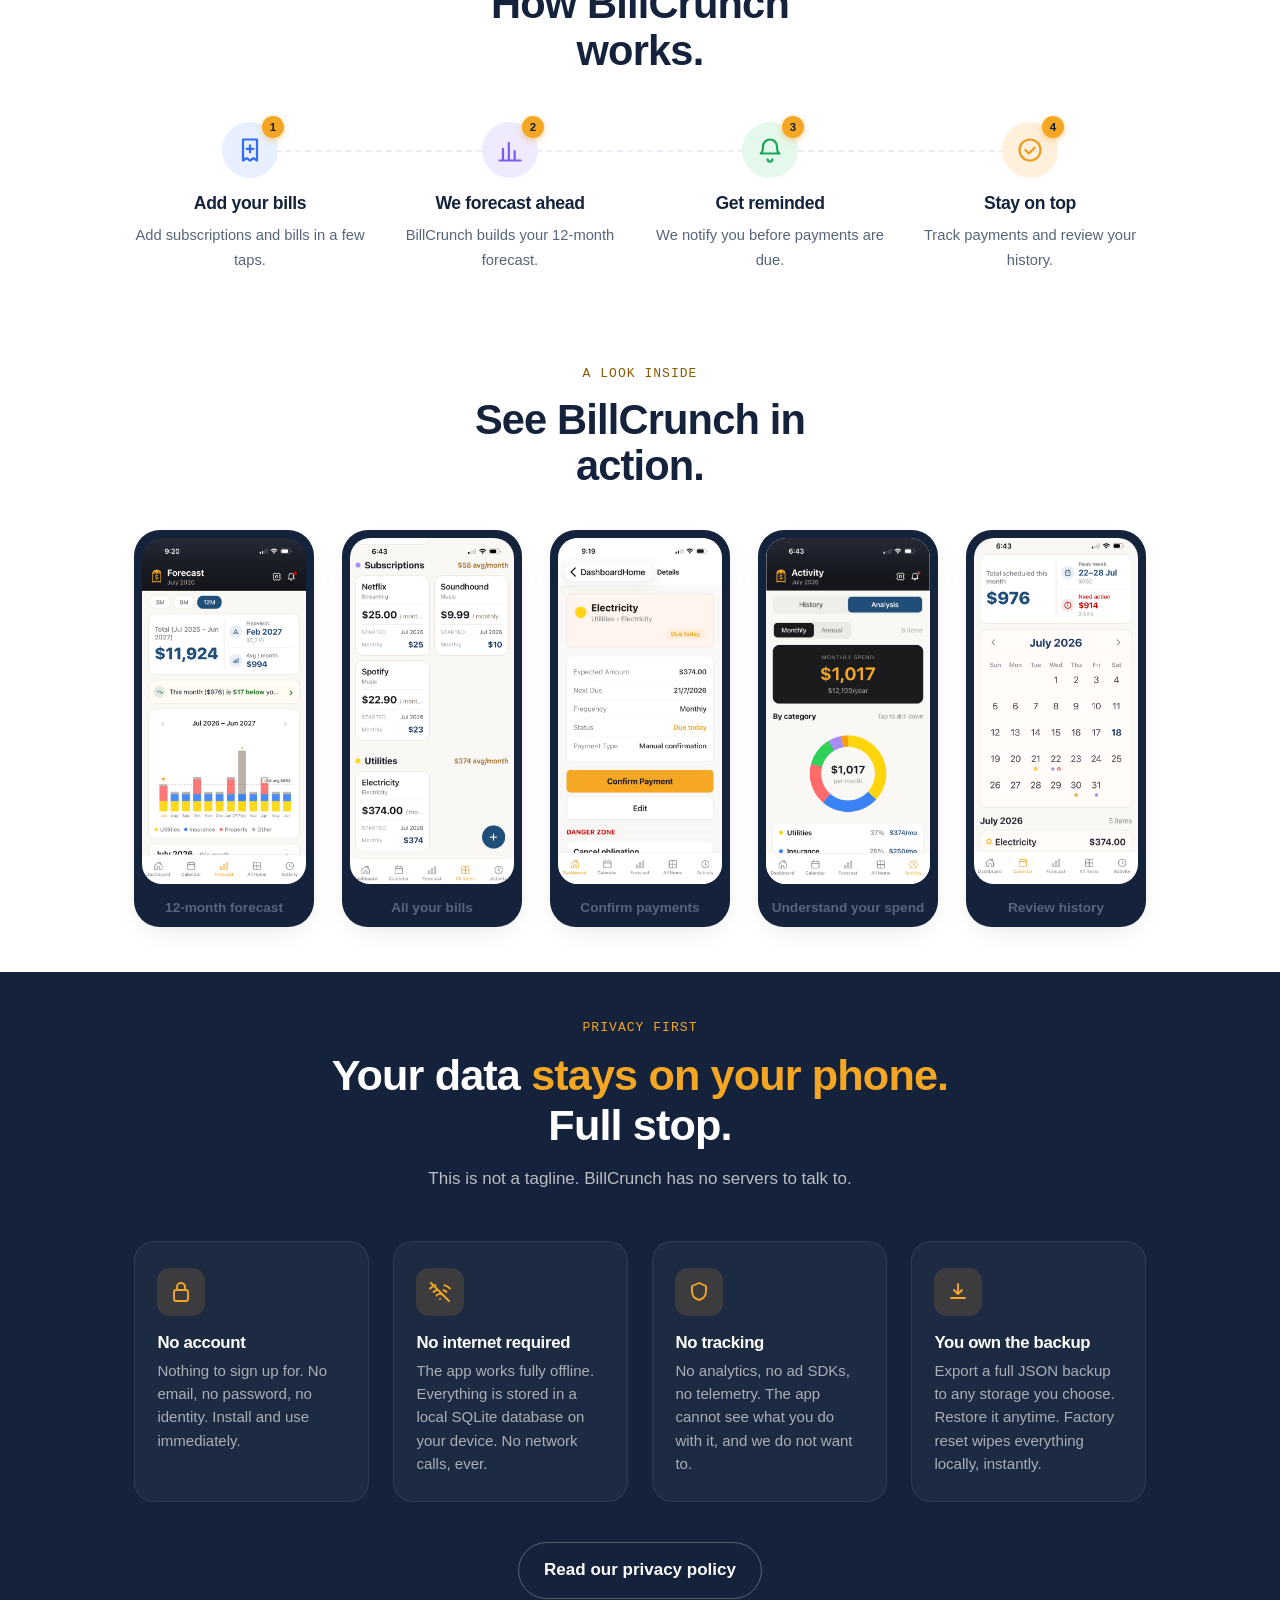
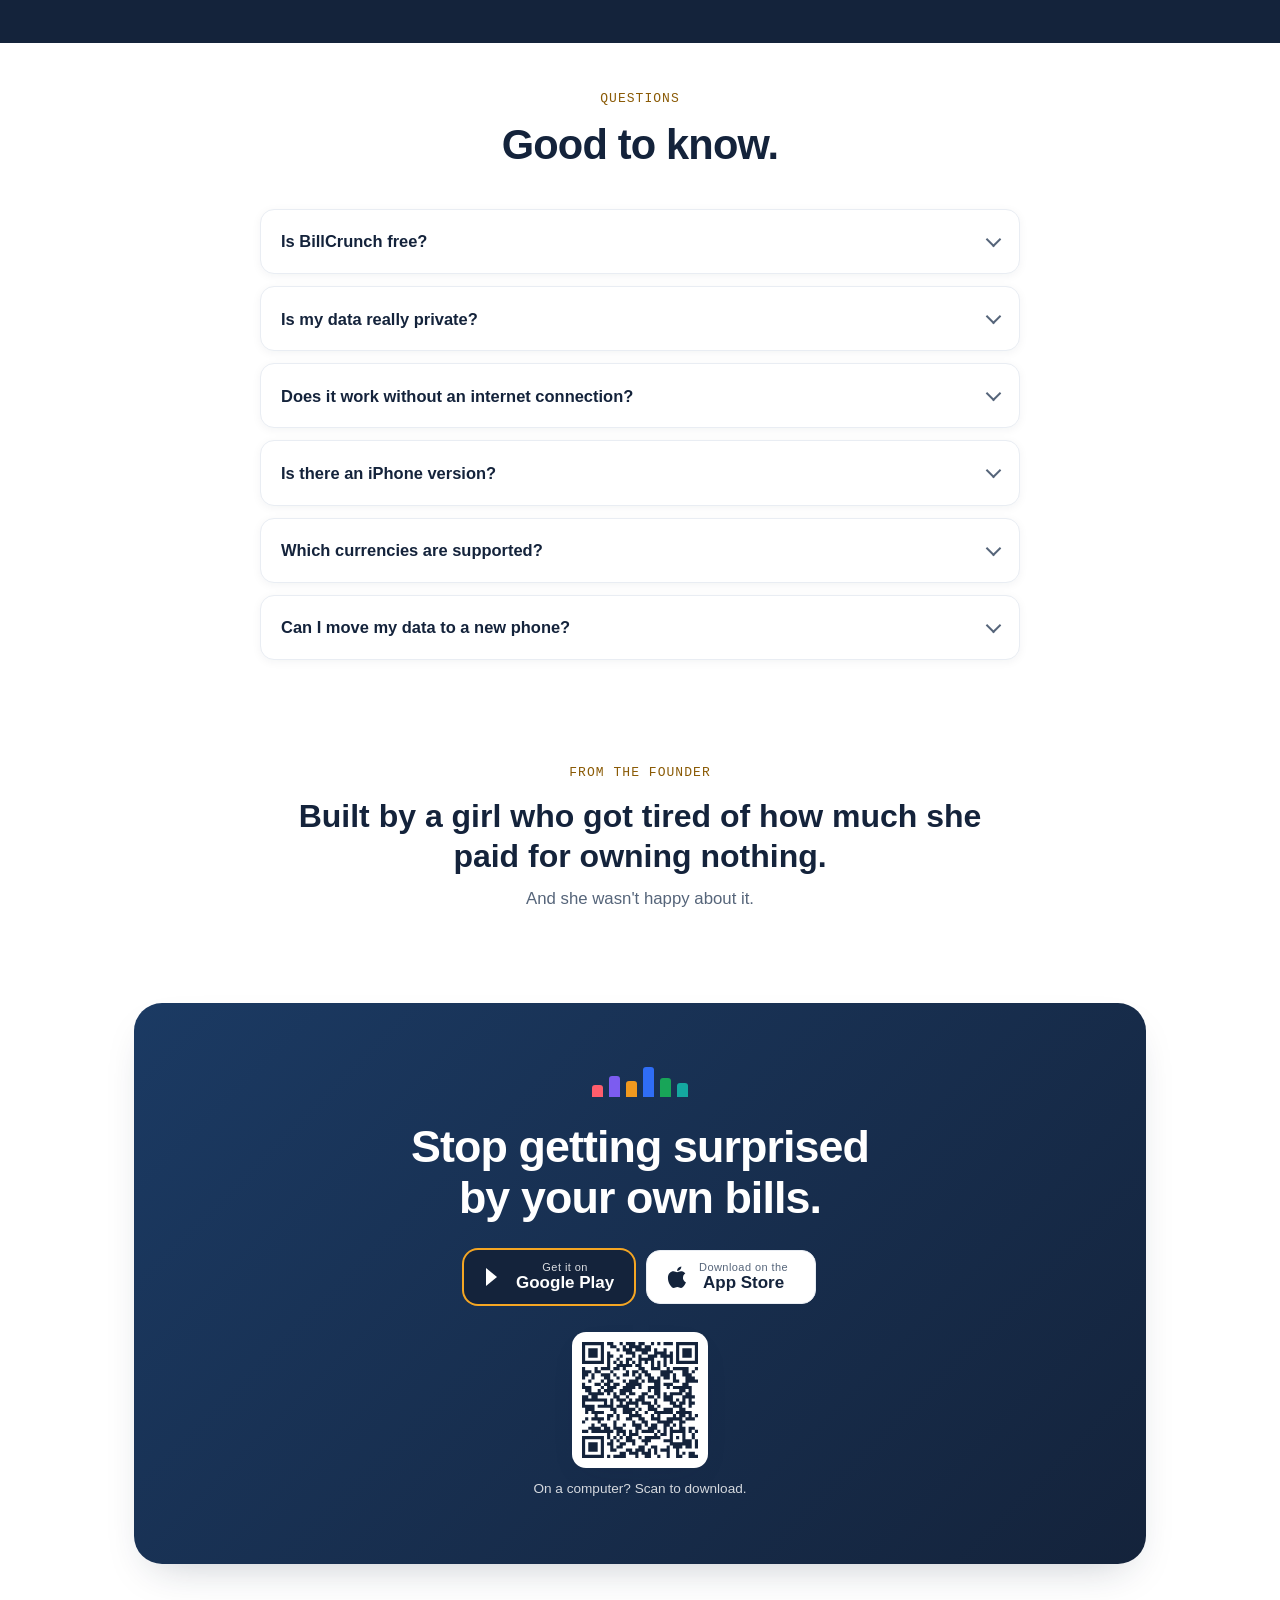
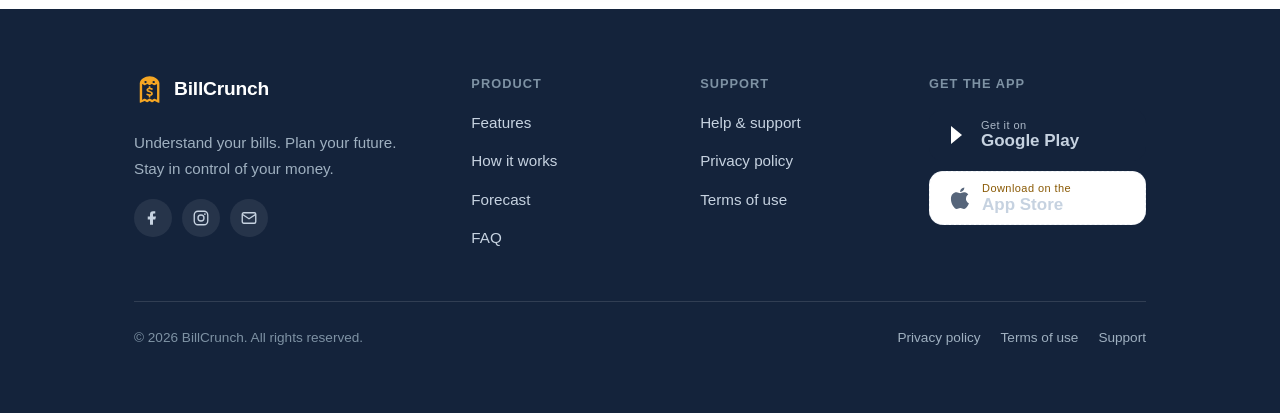
==== commit 71794545: "Store URLs, regenerate QRs feat(store-links): wire live Google Play + App Store URLs, regenerate QRs" ====
--- a/index.html
+++ b/index.html
@@ -57,20 +57,20 @@
 
           <div class="hero-cta">
             <div class="hero-cta__badges">
-              <a class="store-badge" data-store="google" href="https://play.google.com/store/apps/details?id=PLACEHOLDER" aria-label="Get BillCrunch on Google Play">
+              <a class="store-badge" data-store="google" href="https://play.google.com/store/apps/details?id=com.billcrunch.app" aria-label="Get BillCrunch on Google Play">
                 <svg viewBox="0 0 24 24" fill="currentColor"><path d="M4 3l11 9-11 9V3z"/></svg>
                 <span class="sb-text"><span class="sb-top">Get it on</span><span class="sb-name">Google Play</span></span>
               </a>
-              <a class="store-badge store-badge--soon" data-store="apple" href="https://apps.apple.com/app/idPLACEHOLDER" aria-label="BillCrunch on the App Store, coming soon">
+              <a class="store-badge store-badge--soon" data-store="apple" href="https://apps.apple.com/app/id6784949768" aria-label="Download BillCrunch on the App Store">
                 <svg viewBox="0 0 24 24" fill="currentColor"><path d="M16.365 1.43c0 1.14-.493 2.27-1.177 3.08-.744.9-1.99 1.57-2.987 1.45-.12-1.03.37-2.15 1.02-2.9.72-.85 1.99-1.47 3.144-1.63zM20.93 17.14c-.03.07-.463 1.58-1.518 3.12-.945 1.34-1.94 2.71-3.43 2.71-1.517 0-1.9-.88-3.63-.88-1.698 0-2.302.91-3.67.91-1.377 0-2.332-1.26-3.428-2.8-1.287-1.82-2.323-4.63-2.323-7.28 0-4.28 2.797-6.55 5.552-6.55 1.448 0 2.675.95 3.6.95.865 0 2.222-1.01 3.902-1.01.613 0 2.886.06 4.374 2.19-.13.09-2.383 1.37-2.383 4.19 0 3.26 2.854 4.42 2.955 4.45z"/></svg>
-                <span class="sb-text"><span class="sb-top">Coming soon</span><span class="sb-name">App Store</span></span>
+                <span class="sb-text"><span class="sb-top">Download on the</span><span class="sb-name">App Store</span></span>
               </a>
             </div>
             <!-- QR encodes the store URLs above; regenerate the SVGs when the real listings are live -->
-            <a class="hero-qr" id="hero-qr-link" href="https://play.google.com/store/apps/details?id=PLACEHOLDER" aria-label="Download BillCrunch: scan with your phone or click">
+            <a class="hero-qr" id="hero-qr-link" href="https://play.google.com/store/apps/details?id=com.billcrunch.app" aria-label="Download BillCrunch: scan with your phone or click">
               <span class="hero-qr__code">
-                <span class="hero-qr__svg" data-store="google"><svg viewBox="0 0 264 264" xmlns="http://www.w3.org/2000/svg" width="264" height="264" class="qr-svg"><path transform="scale(8)" class="qrline" stroke="#14233b" d="M0 0.5h7m3 0h1m1 0h2m3 0h5m1 0h1m2 0h7m-33 1h1m5 0h1m4 0h7m2 0h3m1 0h1m1 0h1m5 0h1m-33 1h1m1 0h3m1 0h1m1 0h2m3 0h1m1 0h2m2 0h1m1 0h1m1 0h1m2 0h1m1 0h3m1 0h1m-33 1h1m1 0h3m1 0h1m1 0h1m3 0h1m1 0h3m6 0h2m1 0h1m1 0h3m1 0h1m-33 1h1m1 0h3m1 0h1m1 0h1m1 0h4m1 0h1m1 0h2m1 0h4m2 0h1m1 0h3m1 0h1m-33 1h1m5 0h1m1 0h1m1 0h8m4 0h1m3 0h1m5 0h1m-33 1h7m1 0h1m1 0h1m1 0h1m1 0h1m1 0h1m1 0h1m1 0h1m1 0h1m1 0h1m1 0h7m-25 1h1m1 0h1m3 0h2m5 0h2m1 0h1m-25 1h1m1 0h5m2 0h1m1 0h1m1 0h3m1 0h1m1 0h1m2 0h3m1 0h5m-29 1h1m1 0h2m5 0h1m4 0h5m2 0h2m1 0h2m1 0h4m-32 1h2m2 0h2m1 0h1m1 0h1m1 0h1m2 0h1m5 0h2m5 0h1m1 0h2m-32 1h2m2 0h2m1 0h1m1 0h1m1 0h2m1 0h1m3 0h5m1 0h2m2 0h3m-31 1h1m1 0h1m2 0h5m1 0h1m3 0h1m3 0h1m1 0h5m1 0h3m-29 1h1m2 0h2m2 0h1m1 0h2m1 0h6m1 0h1m1 0h2m2 0h1m3 0h3m-33 1h1m1 0h6m3 0h1m1 0h1m6 0h1m1 0h1m2 0h3m1 0h1m1 0h1m-31 1h1m2 0h2m5 0h2m3 0h1m3 0h4m1 0h2m3 0h1m-30 1h1m1 0h1m2 0h3m1 0h1m1 0h1m3 0h3m3 0h2m1 0h1m1 0h2m3 0h1m-33 1h2m2 0h1m2 0h1m1 0h3m2 0h1m1 0h1m1 0h2m1 0h1m1 0h1m1 0h3m1 0h4m-33 1h2m1 0h1m2 0h5m2 0h1m1 0h2m3 0h2m4 0h3m1 0h2m-32 1h4m5 0h1m1 0h1m1 0h2m1 0h1m1 0h1m1 0h2m2 0h2m1 0h4m-31 1h1m1 0h2m2 0h3m1 0h2m1 0h2m6 0h2m2 0h1m2 0h2m-30 1h2m2 0h1m2 0h3m4 0h2m1 0h2m1 0h1m2 0h2m1 0h1m2 0h1m2 0h1m-33 1h1m2 0h1m1 0h2m1 0h1m3 0h2m1 0h1m1 0h1m2 0h1m1 0h1m6 0h1m1 0h1m-32 1h1m1 0h2m4 0h1m1 0h2m1 0h1m1 0h1m3 0h1m1 0h4m4 0h3m-32 1h1m2 0h1m2 0h2m2 0h3m1 0h2m1 0h1m4 0h1m1 0h5m3 0h1m-25 1h1m2 0h1m1 0h1m2 0h1m2 0h2m3 0h1m3 0h1m1 0h3m-33 1h7m3 0h2m1 0h1m1 0h1m5 0h4m1 0h1m1 0h1m1 0h2m-32 1h1m5 0h1m1 0h2m2 0h2m1 0h2m3 0h2m1 0h2m3 0h4m-32 1h1m1 0h3m1 0h1m1 0h1m2 0h2m1 0h2m3 0h1m1 0h2m1 0h6m-30 1h1m1 0h3m1 0h1m1 0h2m5 0h1m4 0h2m2 0h2m2 0h5m-33 1h1m1 0h3m1 0h1m1 0h1m2 0h1m2 0h2m1 0h2m1 0h1m1 0h2m2 0h2m2 0h1m-31 1h1m5 0h1m3 0h1m1 0h3m6 0h3m1 0h2m1 0h3m-31 1h7m1 0h1m1 0h4m1 0h3m4 0h3m2 0h1m3 0h1"/></svg></span>
-                <span class="hero-qr__svg" data-store="apple" hidden><svg viewBox="0 0 232 232" xmlns="http://www.w3.org/2000/svg" width="232" height="232" class="qr-svg"><path transform="scale(8)" class="qrline" stroke="#14233b" d="M0 0.5h7m1 0h1m2 0h2m1 0h1m1 0h3m1 0h1m1 0h7m-29 1h1m5 0h1m6 0h1m2 0h2m1 0h1m2 0h1m5 0h1m-29 1h1m1 0h3m1 0h1m4 0h2m4 0h2m1 0h1m1 0h1m1 0h3m1 0h1m-29 1h1m1 0h3m1 0h1m1 0h3m3 0h1m1 0h1m1 0h2m2 0h1m1 0h3m1 0h1m-29 1h1m1 0h3m1 0h1m1 0h1m1 0h5m1 0h1m1 0h1m3 0h1m1 0h3m1 0h1m-29 1h1m5 0h1m1 0h1m1 0h2m1 0h1m4 0h2m2 0h1m5 0h1m-29 1h7m1 0h1m1 0h1m1 0h1m1 0h1m1 0h1m1 0h1m1 0h1m1 0h7m-21 1h1m1 0h3m2 0h6m-21 1h1m3 0h1m1 0h3m1 0h2m1 0h1m1 0h1m1 0h1m2 0h6m2 0h1m-29 1h1m2 0h2m2 0h3m1 0h4m1 0h1m5 0h1m1 0h5m-29 1h1m1 0h1m3 0h1m1 0h2m1 0h2m1 0h2m1 0h1m2 0h1m3 0h1m3 0h1m-29 1h2m3 0h1m2 0h1m5 0h2m1 0h1m1 0h1m1 0h1m1 0h1m1 0h1m1 0h2m-27 1h2m1 0h2m5 0h2m3 0h1m1 0h3m1 0h1m3 0h1m-28 1h3m1 0h2m2 0h4m1 0h1m2 0h1m5 0h7m-26 1h2m1 0h1m6 0h1m1 0h1m1 0h1m3 0h3m1 0h2m1 0h1m-29 1h1m1 0h1m5 0h1m1 0h3m3 0h2m1 0h2m1 0h2m3 0h2m-29 1h2m1 0h2m1 0h1m2 0h1m3 0h2m2 0h2m1 0h2m1 0h1m3 0h1m-28 1h1m1 0h1m1 0h1m2 0h1m2 0h5m1 0h3m1 0h6m1 0h2m-26 1h2m1 0h1m4 0h1m3 0h1m2 0h1m1 0h4m2 0h1m1 0h1m-27 1h4m1 0h2m1 0h1m4 0h4m1 0h4m3 0h2m-29 1h4m1 0h3m1 0h1m1 0h4m2 0h1m1 0h7m2 0h1m-21 1h1m5 0h1m1 0h5m3 0h1m3 0h1m-29 1h7m1 0h3m1 0h6m1 0h2m1 0h1m1 0h3m1 0h1m-29 1h1m5 0h1m3 0h4m1 0h1m1 0h4m3 0h1m2 0h2m-29 1h1m1 0h3m1 0h1m1 0h1m1 0h4m1 0h1m1 0h1m1 0h7m2 0h1m-29 1h1m1 0h3m1 0h1m2 0h2m1 0h3m1 0h1m1 0h4m1 0h1m4 0h1m-29 1h1m1 0h3m1 0h1m2 0h1m1 0h2m2 0h6m4 0h4m-29 1h1m5 0h1m4 0h1m2 0h4m2 0h3m2 0h1m1 0h2m-29 1h7m1 0h1m2 0h1m4 0h1m3 0h1m3 0h2m1 0h1"/></svg></span>
+                <span class="hero-qr__svg" data-store="google"><svg viewBox="0 0 296 296" xmlns="http://www.w3.org/2000/svg" width="296" height="296" class="qr-svg"><path transform="scale(8)" class="qrline" stroke="#14233b" d="M0 0.5h7m1 0h2m2 0h1m1 0h3m1 0h2m2 0h1m1 0h1m1 0h3m1 0h7m-37 1h1m5 0h1m2 0h2m2 0h1m1 0h4m1 0h2m8 0h1m5 0h1m-37 1h1m1 0h3m1 0h1m4 0h1m1 0h3m1 0h5m1 0h1m2 0h1m3 0h1m1 0h3m1 0h1m-37 1h1m1 0h3m1 0h1m1 0h1m5 0h3m2 0h2m2 0h4m1 0h1m1 0h1m1 0h3m1 0h1m-37 1h1m1 0h3m1 0h1m1 0h2m2 0h1m3 0h1m1 0h1m2 0h3m1 0h4m1 0h1m1 0h3m1 0h1m-37 1h1m5 0h1m1 0h1m2 0h1m2 0h2m2 0h5m3 0h1m1 0h1m1 0h1m5 0h1m-37 1h7m1 0h1m1 0h1m1 0h1m1 0h1m1 0h1m1 0h1m1 0h1m1 0h1m1 0h1m1 0h1m1 0h1m1 0h7m-29 1h1m2 0h5m1 0h2m3 0h1m1 0h1m1 0h1m-27 1h1m3 0h1m1 0h3m1 0h2m1 0h1m4 0h2m2 0h3m2 0h1m1 0h5m2 0h1m-37 1h3m1 0h2m3 0h1m4 0h1m1 0h2m1 0h2m4 0h4m3 0h2m1 0h1m-36 1h2m1 0h1m2 0h3m1 0h1m2 0h2m1 0h1m1 0h1m1 0h2m3 0h3m1 0h1m2 0h3m-35 1h1m2 0h1m3 0h2m2 0h1m5 0h2m2 0h2m1 0h1m1 0h2m1 0h1m3 0h3m-34 1h1m3 0h1m1 0h2m3 0h1m1 0h3m1 0h1m1 0h4m4 0h2m2 0h4m-37 1h1m3 0h2m1 0h2m1 0h2m2 0h5m4 0h2m1 0h3m3 0h2m-34 1h3m3 0h1m1 0h3m2 0h4m1 0h1m2 0h4m2 0h1m1 0h6m-34 1h2m2 0h1m1 0h3m2 0h4m5 0h1m1 0h2m6 0h2m1 0h1m-33 1h5m1 0h1m1 0h1m1 0h2m1 0h2m2 0h2m2 0h2m1 0h1m1 0h4m1 0h2m-35 1h2m1 0h2m5 0h2m2 0h1m3 0h2m1 0h2m1 0h1m1 0h3m3 0h4m-36 1h8m1 0h1m1 0h3m1 0h1m1 0h3m3 0h1m2 0h3m1 0h1m1 0h1m1 0h1m-35 1h1m6 0h1m1 0h1m2 0h1m1 0h4m1 0h3m1 0h1m4 0h2m1 0h2m1 0h2m-36 1h4m1 0h5m1 0h4m2 0h1m3 0h2m1 0h1m4 0h3m2 0h1m-34 1h3m5 0h2m2 0h4m1 0h1m2 0h3m2 0h3m2 0h2m-32 1h1m1 0h4m3 0h1m2 0h3m1 0h1m2 0h1m2 0h6m1 0h5m-31 1h1m3 0h2m1 0h1m3 0h4m3 0h1m1 0h1m4 0h1m1 0h2m1 0h1m1 0h1m-36 1h1m1 0h4m1 0h1m2 0h1m2 0h2m2 0h2m2 0h3m2 0h5m1 0h3m-36 1h1m4 0h1m4 0h1m5 0h1m2 0h2m3 0h5m2 0h2m-30 1h1m2 0h2m2 0h1m2 0h1m2 0h3m1 0h1m1 0h2m2 0h2m1 0h1m1 0h1m-30 1h4m1 0h2m1 0h3m4 0h2m2 0h3m2 0h1m1 0h1m2 0h2m1 0h2m-36 1h2m1 0h7m1 0h3m1 0h1m1 0h1m1 0h4m1 0h1m1 0h1m1 0h5m1 0h1m1 0h1m-29 1h1m2 0h1m1 0h1m1 0h3m5 0h1m1 0h2m1 0h1m3 0h1m2 0h1m-36 1h7m1 0h1m1 0h1m1 0h1m1 0h2m2 0h1m1 0h5m3 0h1m1 0h1m1 0h1m2 0h1m-36 1h1m5 0h1m2 0h1m1 0h1m2 0h3m2 0h3m4 0h3m3 0h3m1 0h1m-37 1h1m1 0h3m1 0h1m1 0h2m2 0h2m2 0h1m3 0h1m7 0h7m1 0h1m-37 1h1m1 0h3m1 0h1m2 0h1m1 0h2m5 0h2m2 0h2m3 0h1m1 0h3m1 0h2m1 0h1m-37 1h1m1 0h3m1 0h1m2 0h2m3 0h2m1 0h3m1 0h1m1 0h1m1 0h3m2 0h1m-31 1h1m5 0h1m5 0h2m1 0h3m1 0h3m1 0h1m3 0h1m2 0h1m1 0h1m1 0h2m-36 1h7m1 0h1m1 0h4m3 0h1m2 0h2m2 0h1m2 0h1m2 0h2m2 0h3"/></svg></span>
+                <span class="hero-qr__svg" data-store="apple" hidden><svg viewBox="0 0 232 232" xmlns="http://www.w3.org/2000/svg" width="232" height="232" class="qr-svg"><path transform="scale(8)" class="qrline" stroke="#14233b" d="M0 0.5h7m2 0h1m2 0h1m2 0h6m1 0h7m-29 1h1m5 0h1m2 0h7m2 0h1m1 0h1m1 0h1m5 0h1m-29 1h1m1 0h3m1 0h1m2 0h3m2 0h1m1 0h2m2 0h1m1 0h1m1 0h3m1 0h1m-29 1h1m1 0h3m1 0h1m2 0h1m2 0h1m3 0h1m1 0h1m3 0h1m1 0h3m1 0h1m-29 1h1m1 0h3m1 0h1m5 0h2m1 0h1m2 0h1m3 0h1m1 0h3m1 0h1m-29 1h1m5 0h1m1 0h5m2 0h1m3 0h1m2 0h1m5 0h1m-29 1h7m1 0h1m1 0h1m1 0h1m1 0h1m1 0h1m1 0h1m1 0h1m1 0h7m-19 1h1m1 0h1m2 0h1m1 0h4m-21 1h1m2 0h1m1 0h2m1 0h1m1 0h1m1 0h2m5 0h1m1 0h1m1 0h1m-21 1h1m3 0h3m4 0h1m2 0h2m1 0h4m1 0h1m2 0h1m-29 1h1m1 0h2m1 0h2m2 0h3m1 0h2m1 0h1m1 0h2m1 0h3m1 0h3m-28 1h1m2 0h3m2 0h4m1 0h3m4 0h3m3 0h2m-26 1h1m1 0h1m1 0h1m7 0h2m1 0h1m2 0h4m1 0h1m1 0h2m-28 1h2m1 0h2m1 0h2m1 0h2m4 0h6m-19 1h1m1 0h2m2 0h1m1 0h1m4 0h3m3 0h7m-27 1h3m2 0h3m1 0h1m1 0h1m1 0h3m2 0h1m2 0h1m1 0h1m1 0h1m-27 1h1m2 0h4m2 0h1m1 0h3m1 0h3m1 0h2m1 0h1m3 0h1m-27 1h5m3 0h1m1 0h1m2 0h1m2 0h1m2 0h1m1 0h2m1 0h1m2 0h1m-29 1h1m1 0h1m3 0h2m2 0h2m1 0h1m2 0h2m4 0h1m1 0h1m2 0h2m-27 1h1m4 0h1m2 0h1m1 0h2m1 0h4m1 0h4m3 0h2m-29 1h1m2 0h4m1 0h2m1 0h1m2 0h2m4 0h5m1 0h1m-19 1h2m1 0h1m1 0h1m5 0h2m3 0h1m1 0h3m-29 1h7m2 0h1m1 0h1m1 0h2m1 0h1m1 0h1m1 0h1m1 0h1m1 0h1m2 0h1m-28 1h1m5 0h1m1 0h1m2 0h1m1 0h1m2 0h1m1 0h1m1 0h1m3 0h3m1 0h1m-29 1h1m1 0h3m1 0h1m3 0h1m3 0h1m2 0h1m2 0h5m2 0h2m-29 1h1m1 0h3m1 0h1m1 0h1m1 0h5m1 0h2m4 0h1m1 0h4m-28 1h1m1 0h3m1 0h1m4 0h2m1 0h1m1 0h2m1 0h3m2 0h3m1 0h1m-29 1h1m5 0h1m3 0h2m1 0h2m1 0h2m1 0h3m5 0h1m-28 1h7m1 0h2m1 0h4m1 0h3m1 0h1m3 0h2m1 0h1"/></svg></span>
               </span>
               <span class="hero-qr__label">Scan or click to install</span>
             </a>
@@ -341,20 +341,20 @@
         <div class="bars" aria-hidden="true"><span></span><span></span><span></span><span></span><span></span><span></span></div>
         <h2>Stop getting surprised by your own bills.</h2>
         <div class="badges">
-          <a class="store-badge" data-store="google" href="https://play.google.com/store/apps/details?id=PLACEHOLDER" aria-label="Get BillCrunch on Google Play">
+          <a class="store-badge" data-store="google" href="https://play.google.com/store/apps/details?id=com.billcrunch.app" aria-label="Get BillCrunch on Google Play">
             <svg viewBox="0 0 24 24" fill="currentColor"><path d="M4 3l11 9-11 9V3z"/></svg>
             <span class="sb-text"><span class="sb-top">Get it on</span><span class="sb-name">Google Play</span></span>
           </a>
-          <a class="store-badge store-badge--soon" data-store="apple" href="https://apps.apple.com/app/idPLACEHOLDER" aria-label="BillCrunch on the App Store, coming soon">
+          <a class="store-badge store-badge--soon" data-store="apple" href="https://apps.apple.com/app/id6784949768" aria-label="Download BillCrunch on the App Store">
             <svg viewBox="0 0 24 24" fill="currentColor"><path d="M16.365 1.43c0 1.14-.493 2.27-1.177 3.08-.744.9-1.99 1.57-2.987 1.45-.12-1.03.37-2.15 1.02-2.9.72-.85 1.99-1.47 3.144-1.63zM20.93 17.14c-.03.07-.463 1.58-1.518 3.12-.945 1.34-1.94 2.71-3.43 2.71-1.517 0-1.9-.88-3.63-.88-1.698 0-2.302.91-3.67.91-1.377 0-2.332-1.26-3.428-2.8-1.287-1.82-2.323-4.63-2.323-7.28 0-4.28 2.797-6.55 5.552-6.55 1.448 0 2.675.95 3.6.95.865 0 2.222-1.01 3.902-1.01.613 0 2.886.06 4.374 2.19-.13.09-2.383 1.37-2.383 4.19 0 3.26 2.854 4.42 2.955 4.45z"/></svg>
-            <span class="sb-text"><span class="sb-top">Coming soon</span><span class="sb-name">App Store</span></span>
+            <span class="sb-text"><span class="sb-top">Download on the</span><span class="sb-name">App Store</span></span>
           </a>
         </div>
         <!-- QR codes encode the store URLs above; regenerate when the real listings are live -->
-        <a class="cta-qr" id="cta-qr-link" href="https://play.google.com/store/apps/details?id=PLACEHOLDER" aria-label="Download BillCrunch: scan with your phone or click">
+        <a class="cta-qr" id="cta-qr-link" href="https://play.google.com/store/apps/details?id=com.billcrunch.app" aria-label="Download BillCrunch: scan with your phone or click">
           <span class="qr-card">
-            <span class="cta-qr__svg" data-store="google"><svg viewBox="0 0 264 264" xmlns="http://www.w3.org/2000/svg" width="264" height="264" class="qr-svg"><path transform="scale(8)" class="qrline" stroke="#14233b" d="M0 0.5h7m3 0h1m1 0h2m3 0h5m1 0h1m2 0h7m-33 1h1m5 0h1m4 0h7m2 0h3m1 0h1m1 0h1m5 0h1m-33 1h1m1 0h3m1 0h1m1 0h2m3 0h1m1 0h2m2 0h1m1 0h1m1 0h1m2 0h1m1 0h3m1 0h1m-33 1h1m1 0h3m1 0h1m1 0h1m3 0h1m1 0h3m6 0h2m1 0h1m1 0h3m1 0h1m-33 1h1m1 0h3m1 0h1m1 0h1m1 0h4m1 0h1m1 0h2m1 0h4m2 0h1m1 0h3m1 0h1m-33 1h1m5 0h1m1 0h1m1 0h8m4 0h1m3 0h1m5 0h1m-33 1h7m1 0h1m1 0h1m1 0h1m1 0h1m1 0h1m1 0h1m1 0h1m1 0h1m1 0h1m1 0h7m-25 1h1m1 0h1m3 0h2m5 0h2m1 0h1m-25 1h1m1 0h5m2 0h1m1 0h1m1 0h3m1 0h1m1 0h1m2 0h3m1 0h5m-29 1h1m1 0h2m5 0h1m4 0h5m2 0h2m1 0h2m1 0h4m-32 1h2m2 0h2m1 0h1m1 0h1m1 0h1m2 0h1m5 0h2m5 0h1m1 0h2m-32 1h2m2 0h2m1 0h1m1 0h1m1 0h2m1 0h1m3 0h5m1 0h2m2 0h3m-31 1h1m1 0h1m2 0h5m1 0h1m3 0h1m3 0h1m1 0h5m1 0h3m-29 1h1m2 0h2m2 0h1m1 0h2m1 0h6m1 0h1m1 0h2m2 0h1m3 0h3m-33 1h1m1 0h6m3 0h1m1 0h1m6 0h1m1 0h1m2 0h3m1 0h1m1 0h1m-31 1h1m2 0h2m5 0h2m3 0h1m3 0h4m1 0h2m3 0h1m-30 1h1m1 0h1m2 0h3m1 0h1m1 0h1m3 0h3m3 0h2m1 0h1m1 0h2m3 0h1m-33 1h2m2 0h1m2 0h1m1 0h3m2 0h1m1 0h1m1 0h2m1 0h1m1 0h1m1 0h3m1 0h4m-33 1h2m1 0h1m2 0h5m2 0h1m1 0h2m3 0h2m4 0h3m1 0h2m-32 1h4m5 0h1m1 0h1m1 0h2m1 0h1m1 0h1m1 0h2m2 0h2m1 0h4m-31 1h1m1 0h2m2 0h3m1 0h2m1 0h2m6 0h2m2 0h1m2 0h2m-30 1h2m2 0h1m2 0h3m4 0h2m1 0h2m1 0h1m2 0h2m1 0h1m2 0h1m2 0h1m-33 1h1m2 0h1m1 0h2m1 0h1m3 0h2m1 0h1m1 0h1m2 0h1m1 0h1m6 0h1m1 0h1m-32 1h1m1 0h2m4 0h1m1 0h2m1 0h1m1 0h1m3 0h1m1 0h4m4 0h3m-32 1h1m2 0h1m2 0h2m2 0h3m1 0h2m1 0h1m4 0h1m1 0h5m3 0h1m-25 1h1m2 0h1m1 0h1m2 0h1m2 0h2m3 0h1m3 0h1m1 0h3m-33 1h7m3 0h2m1 0h1m1 0h1m5 0h4m1 0h1m1 0h1m1 0h2m-32 1h1m5 0h1m1 0h2m2 0h2m1 0h2m3 0h2m1 0h2m3 0h4m-32 1h1m1 0h3m1 0h1m1 0h1m2 0h2m1 0h2m3 0h1m1 0h2m1 0h6m-30 1h1m1 0h3m1 0h1m1 0h2m5 0h1m4 0h2m2 0h2m2 0h5m-33 1h1m1 0h3m1 0h1m1 0h1m2 0h1m2 0h2m1 0h2m1 0h1m1 0h2m2 0h2m2 0h1m-31 1h1m5 0h1m3 0h1m1 0h3m6 0h3m1 0h2m1 0h3m-31 1h7m1 0h1m1 0h4m1 0h3m4 0h3m2 0h1m3 0h1"/></svg></span>
-            <span class="cta-qr__svg" data-store="apple" hidden><svg viewBox="0 0 232 232" xmlns="http://www.w3.org/2000/svg" width="232" height="232" class="qr-svg"><path transform="scale(8)" class="qrline" stroke="#14233b" d="M0 0.5h7m1 0h1m2 0h2m1 0h1m1 0h3m1 0h1m1 0h7m-29 1h1m5 0h1m6 0h1m2 0h2m1 0h1m2 0h1m5 0h1m-29 1h1m1 0h3m1 0h1m4 0h2m4 0h2m1 0h1m1 0h1m1 0h3m1 0h1m-29 1h1m1 0h3m1 0h1m1 0h3m3 0h1m1 0h1m1 0h2m2 0h1m1 0h3m1 0h1m-29 1h1m1 0h3m1 0h1m1 0h1m1 0h5m1 0h1m1 0h1m3 0h1m1 0h3m1 0h1m-29 1h1m5 0h1m1 0h1m1 0h2m1 0h1m4 0h2m2 0h1m5 0h1m-29 1h7m1 0h1m1 0h1m1 0h1m1 0h1m1 0h1m1 0h1m1 0h1m1 0h7m-21 1h1m1 0h3m2 0h6m-21 1h1m3 0h1m1 0h3m1 0h2m1 0h1m1 0h1m1 0h1m2 0h6m2 0h1m-29 1h1m2 0h2m2 0h3m1 0h4m1 0h1m5 0h1m1 0h5m-29 1h1m1 0h1m3 0h1m1 0h2m1 0h2m1 0h2m1 0h1m2 0h1m3 0h1m3 0h1m-29 1h2m3 0h1m2 0h1m5 0h2m1 0h1m1 0h1m1 0h1m1 0h1m1 0h1m1 0h2m-27 1h2m1 0h2m5 0h2m3 0h1m1 0h3m1 0h1m3 0h1m-28 1h3m1 0h2m2 0h4m1 0h1m2 0h1m5 0h7m-26 1h2m1 0h1m6 0h1m1 0h1m1 0h1m3 0h3m1 0h2m1 0h1m-29 1h1m1 0h1m5 0h1m1 0h3m3 0h2m1 0h2m1 0h2m3 0h2m-29 1h2m1 0h2m1 0h1m2 0h1m3 0h2m2 0h2m1 0h2m1 0h1m3 0h1m-28 1h1m1 0h1m1 0h1m2 0h1m2 0h5m1 0h3m1 0h6m1 0h2m-26 1h2m1 0h1m4 0h1m3 0h1m2 0h1m1 0h4m2 0h1m1 0h1m-27 1h4m1 0h2m1 0h1m4 0h4m1 0h4m3 0h2m-29 1h4m1 0h3m1 0h1m1 0h4m2 0h1m1 0h7m2 0h1m-21 1h1m5 0h1m1 0h5m3 0h1m3 0h1m-29 1h7m1 0h3m1 0h6m1 0h2m1 0h1m1 0h3m1 0h1m-29 1h1m5 0h1m3 0h4m1 0h1m1 0h4m3 0h1m2 0h2m-29 1h1m1 0h3m1 0h1m1 0h1m1 0h4m1 0h1m1 0h1m1 0h7m2 0h1m-29 1h1m1 0h3m1 0h1m2 0h2m1 0h3m1 0h1m1 0h4m1 0h1m4 0h1m-29 1h1m1 0h3m1 0h1m2 0h1m1 0h2m2 0h6m4 0h4m-29 1h1m5 0h1m4 0h1m2 0h4m2 0h3m2 0h1m1 0h2m-29 1h7m1 0h1m2 0h1m4 0h1m3 0h1m3 0h2m1 0h1"/></svg></span>
+            <span class="cta-qr__svg" data-store="google"><svg viewBox="0 0 296 296" xmlns="http://www.w3.org/2000/svg" width="296" height="296" class="qr-svg"><path transform="scale(8)" class="qrline" stroke="#14233b" d="M0 0.5h7m1 0h2m2 0h1m1 0h3m1 0h2m2 0h1m1 0h1m1 0h3m1 0h7m-37 1h1m5 0h1m2 0h2m2 0h1m1 0h4m1 0h2m8 0h1m5 0h1m-37 1h1m1 0h3m1 0h1m4 0h1m1 0h3m1 0h5m1 0h1m2 0h1m3 0h1m1 0h3m1 0h1m-37 1h1m1 0h3m1 0h1m1 0h1m5 0h3m2 0h2m2 0h4m1 0h1m1 0h1m1 0h3m1 0h1m-37 1h1m1 0h3m1 0h1m1 0h2m2 0h1m3 0h1m1 0h1m2 0h3m1 0h4m1 0h1m1 0h3m1 0h1m-37 1h1m5 0h1m1 0h1m2 0h1m2 0h2m2 0h5m3 0h1m1 0h1m1 0h1m5 0h1m-37 1h7m1 0h1m1 0h1m1 0h1m1 0h1m1 0h1m1 0h1m1 0h1m1 0h1m1 0h1m1 0h1m1 0h1m1 0h7m-29 1h1m2 0h5m1 0h2m3 0h1m1 0h1m1 0h1m-27 1h1m3 0h1m1 0h3m1 0h2m1 0h1m4 0h2m2 0h3m2 0h1m1 0h5m2 0h1m-37 1h3m1 0h2m3 0h1m4 0h1m1 0h2m1 0h2m4 0h4m3 0h2m1 0h1m-36 1h2m1 0h1m2 0h3m1 0h1m2 0h2m1 0h1m1 0h1m1 0h2m3 0h3m1 0h1m2 0h3m-35 1h1m2 0h1m3 0h2m2 0h1m5 0h2m2 0h2m1 0h1m1 0h2m1 0h1m3 0h3m-34 1h1m3 0h1m1 0h2m3 0h1m1 0h3m1 0h1m1 0h4m4 0h2m2 0h4m-37 1h1m3 0h2m1 0h2m1 0h2m2 0h5m4 0h2m1 0h3m3 0h2m-34 1h3m3 0h1m1 0h3m2 0h4m1 0h1m2 0h4m2 0h1m1 0h6m-34 1h2m2 0h1m1 0h3m2 0h4m5 0h1m1 0h2m6 0h2m1 0h1m-33 1h5m1 0h1m1 0h1m1 0h2m1 0h2m2 0h2m2 0h2m1 0h1m1 0h4m1 0h2m-35 1h2m1 0h2m5 0h2m2 0h1m3 0h2m1 0h2m1 0h1m1 0h3m3 0h4m-36 1h8m1 0h1m1 0h3m1 0h1m1 0h3m3 0h1m2 0h3m1 0h1m1 0h1m1 0h1m-35 1h1m6 0h1m1 0h1m2 0h1m1 0h4m1 0h3m1 0h1m4 0h2m1 0h2m1 0h2m-36 1h4m1 0h5m1 0h4m2 0h1m3 0h2m1 0h1m4 0h3m2 0h1m-34 1h3m5 0h2m2 0h4m1 0h1m2 0h3m2 0h3m2 0h2m-32 1h1m1 0h4m3 0h1m2 0h3m1 0h1m2 0h1m2 0h6m1 0h5m-31 1h1m3 0h2m1 0h1m3 0h4m3 0h1m1 0h1m4 0h1m1 0h2m1 0h1m1 0h1m-36 1h1m1 0h4m1 0h1m2 0h1m2 0h2m2 0h2m2 0h3m2 0h5m1 0h3m-36 1h1m4 0h1m4 0h1m5 0h1m2 0h2m3 0h5m2 0h2m-30 1h1m2 0h2m2 0h1m2 0h1m2 0h3m1 0h1m1 0h2m2 0h2m1 0h1m1 0h1m-30 1h4m1 0h2m1 0h3m4 0h2m2 0h3m2 0h1m1 0h1m2 0h2m1 0h2m-36 1h2m1 0h7m1 0h3m1 0h1m1 0h1m1 0h4m1 0h1m1 0h1m1 0h5m1 0h1m1 0h1m-29 1h1m2 0h1m1 0h1m1 0h3m5 0h1m1 0h2m1 0h1m3 0h1m2 0h1m-36 1h7m1 0h1m1 0h1m1 0h1m1 0h2m2 0h1m1 0h5m3 0h1m1 0h1m1 0h1m2 0h1m-36 1h1m5 0h1m2 0h1m1 0h1m2 0h3m2 0h3m4 0h3m3 0h3m1 0h1m-37 1h1m1 0h3m1 0h1m1 0h2m2 0h2m2 0h1m3 0h1m7 0h7m1 0h1m-37 1h1m1 0h3m1 0h1m2 0h1m1 0h2m5 0h2m2 0h2m3 0h1m1 0h3m1 0h2m1 0h1m-37 1h1m1 0h3m1 0h1m2 0h2m3 0h2m1 0h3m1 0h1m1 0h1m1 0h3m2 0h1m-31 1h1m5 0h1m5 0h2m1 0h3m1 0h3m1 0h1m3 0h1m2 0h1m1 0h1m1 0h2m-36 1h7m1 0h1m1 0h4m3 0h1m2 0h2m2 0h1m2 0h1m2 0h2m2 0h3"/></svg></span>
+            <span class="cta-qr__svg" data-store="apple" hidden><svg viewBox="0 0 232 232" xmlns="http://www.w3.org/2000/svg" width="232" height="232" class="qr-svg"><path transform="scale(8)" class="qrline" stroke="#14233b" d="M0 0.5h7m2 0h1m2 0h1m2 0h6m1 0h7m-29 1h1m5 0h1m2 0h7m2 0h1m1 0h1m1 0h1m5 0h1m-29 1h1m1 0h3m1 0h1m2 0h3m2 0h1m1 0h2m2 0h1m1 0h1m1 0h3m1 0h1m-29 1h1m1 0h3m1 0h1m2 0h1m2 0h1m3 0h1m1 0h1m3 0h1m1 0h3m1 0h1m-29 1h1m1 0h3m1 0h1m5 0h2m1 0h1m2 0h1m3 0h1m1 0h3m1 0h1m-29 1h1m5 0h1m1 0h5m2 0h1m3 0h1m2 0h1m5 0h1m-29 1h7m1 0h1m1 0h1m1 0h1m1 0h1m1 0h1m1 0h1m1 0h1m1 0h7m-19 1h1m1 0h1m2 0h1m1 0h4m-21 1h1m2 0h1m1 0h2m1 0h1m1 0h1m1 0h2m5 0h1m1 0h1m1 0h1m-21 1h1m3 0h3m4 0h1m2 0h2m1 0h4m1 0h1m2 0h1m-29 1h1m1 0h2m1 0h2m2 0h3m1 0h2m1 0h1m1 0h2m1 0h3m1 0h3m-28 1h1m2 0h3m2 0h4m1 0h3m4 0h3m3 0h2m-26 1h1m1 0h1m1 0h1m7 0h2m1 0h1m2 0h4m1 0h1m1 0h2m-28 1h2m1 0h2m1 0h2m1 0h2m4 0h6m-19 1h1m1 0h2m2 0h1m1 0h1m4 0h3m3 0h7m-27 1h3m2 0h3m1 0h1m1 0h1m1 0h3m2 0h1m2 0h1m1 0h1m1 0h1m-27 1h1m2 0h4m2 0h1m1 0h3m1 0h3m1 0h2m1 0h1m3 0h1m-27 1h5m3 0h1m1 0h1m2 0h1m2 0h1m2 0h1m1 0h2m1 0h1m2 0h1m-29 1h1m1 0h1m3 0h2m2 0h2m1 0h1m2 0h2m4 0h1m1 0h1m2 0h2m-27 1h1m4 0h1m2 0h1m1 0h2m1 0h4m1 0h4m3 0h2m-29 1h1m2 0h4m1 0h2m1 0h1m2 0h2m4 0h5m1 0h1m-19 1h2m1 0h1m1 0h1m5 0h2m3 0h1m1 0h3m-29 1h7m2 0h1m1 0h1m1 0h2m1 0h1m1 0h1m1 0h1m1 0h1m1 0h1m2 0h1m-28 1h1m5 0h1m1 0h1m2 0h1m1 0h1m2 0h1m1 0h1m1 0h1m3 0h3m1 0h1m-29 1h1m1 0h3m1 0h1m3 0h1m3 0h1m2 0h1m2 0h5m2 0h2m-29 1h1m1 0h3m1 0h1m1 0h1m1 0h5m1 0h2m4 0h1m1 0h4m-28 1h1m1 0h3m1 0h1m4 0h2m1 0h1m1 0h2m1 0h3m2 0h3m1 0h1m-29 1h1m5 0h1m3 0h2m1 0h2m1 0h2m1 0h3m5 0h1m-28 1h7m1 0h2m1 0h4m1 0h3m1 0h1m3 0h2m1 0h1"/></svg></span>
           </span>
           <span class="qr-label">On a computer? Scan to download.</span>
         </a>
@@ -386,8 +386,8 @@
         <div class="footer-col">
           <h4>Get the app</h4>
           <div class="footer-badges">
-            <a class="store-badge" href="#" aria-label="Get BillCrunch on Google Play"><svg viewBox="0 0 24 24" fill="currentColor"><path d="M4 3l11 9-11 9V3z"/></svg><span class="sb-text"><span class="sb-top">Get it on</span><span class="sb-name">Google Play</span></span></a>
-            <span class="store-badge store-badge--soon" role="img" aria-label="App Store coming soon"><svg viewBox="0 0 24 24" fill="currentColor"><path d="M16.365 1.43c0 1.14-.493 2.27-1.177 3.08-.744.9-1.99 1.57-2.987 1.45-.12-1.03.37-2.15 1.02-2.9.72-.85 1.99-1.47 3.144-1.63zM20.93 17.14c-.03.07-.463 1.58-1.518 3.12-.945 1.34-1.94 2.71-3.43 2.71-1.517 0-1.9-.88-3.63-.88-1.698 0-2.302.91-3.67.91-1.377 0-2.332-1.26-3.428-2.8-1.287-1.82-2.323-4.63-2.323-7.28 0-4.28 2.797-6.55 5.552-6.55 1.448 0 2.675.95 3.6.95.865 0 2.222-1.01 3.902-1.01.613 0 2.886.06 4.374 2.19-.13.09-2.383 1.37-2.383 4.19 0 3.26 2.854 4.42 2.955 4.45z"/></svg><span class="sb-text"><span class="sb-top">Coming soon</span><span class="sb-name">App Store</span></span></span>
+            <a class="store-badge" href="https://play.google.com/store/apps/details?id=com.billcrunch.app" aria-label="Get BillCrunch on Google Play"><svg viewBox="0 0 24 24" fill="currentColor"><path d="M4 3l11 9-11 9V3z"/></svg><span class="sb-text"><span class="sb-top">Get it on</span><span class="sb-name">Google Play</span></span></a>
+            <a class="store-badge store-badge--soon" href="https://apps.apple.com/app/id6784949768" aria-label="Download BillCrunch on the App Store"><svg viewBox="0 0 24 24" fill="currentColor"><path d="M16.365 1.43c0 1.14-.493 2.27-1.177 3.08-.744.9-1.99 1.57-2.987 1.45-.12-1.03.37-2.15 1.02-2.9.72-.85 1.99-1.47 3.144-1.63zM20.93 17.14c-.03.07-.463 1.58-1.518 3.12-.945 1.34-1.94 2.71-3.43 2.71-1.517 0-1.9-.88-3.63-.88-1.698 0-2.302.91-3.67.91-1.377 0-2.332-1.26-3.428-2.8-1.287-1.82-2.323-4.63-2.323-7.28 0-4.28 2.797-6.55 5.552-6.55 1.448 0 2.675.95 3.6.95.865 0 2.222-1.01 3.902-1.01.613 0 2.886.06 4.374 2.19-.13.09-2.383 1.37-2.383 4.19 0 3.26 2.854 4.42 2.955 4.45z"/></svg><span class="sb-text"><span class="sb-top">Download on the</span><span class="sb-name">App Store</span></span></a>
           </div>
         </div>
       </div>
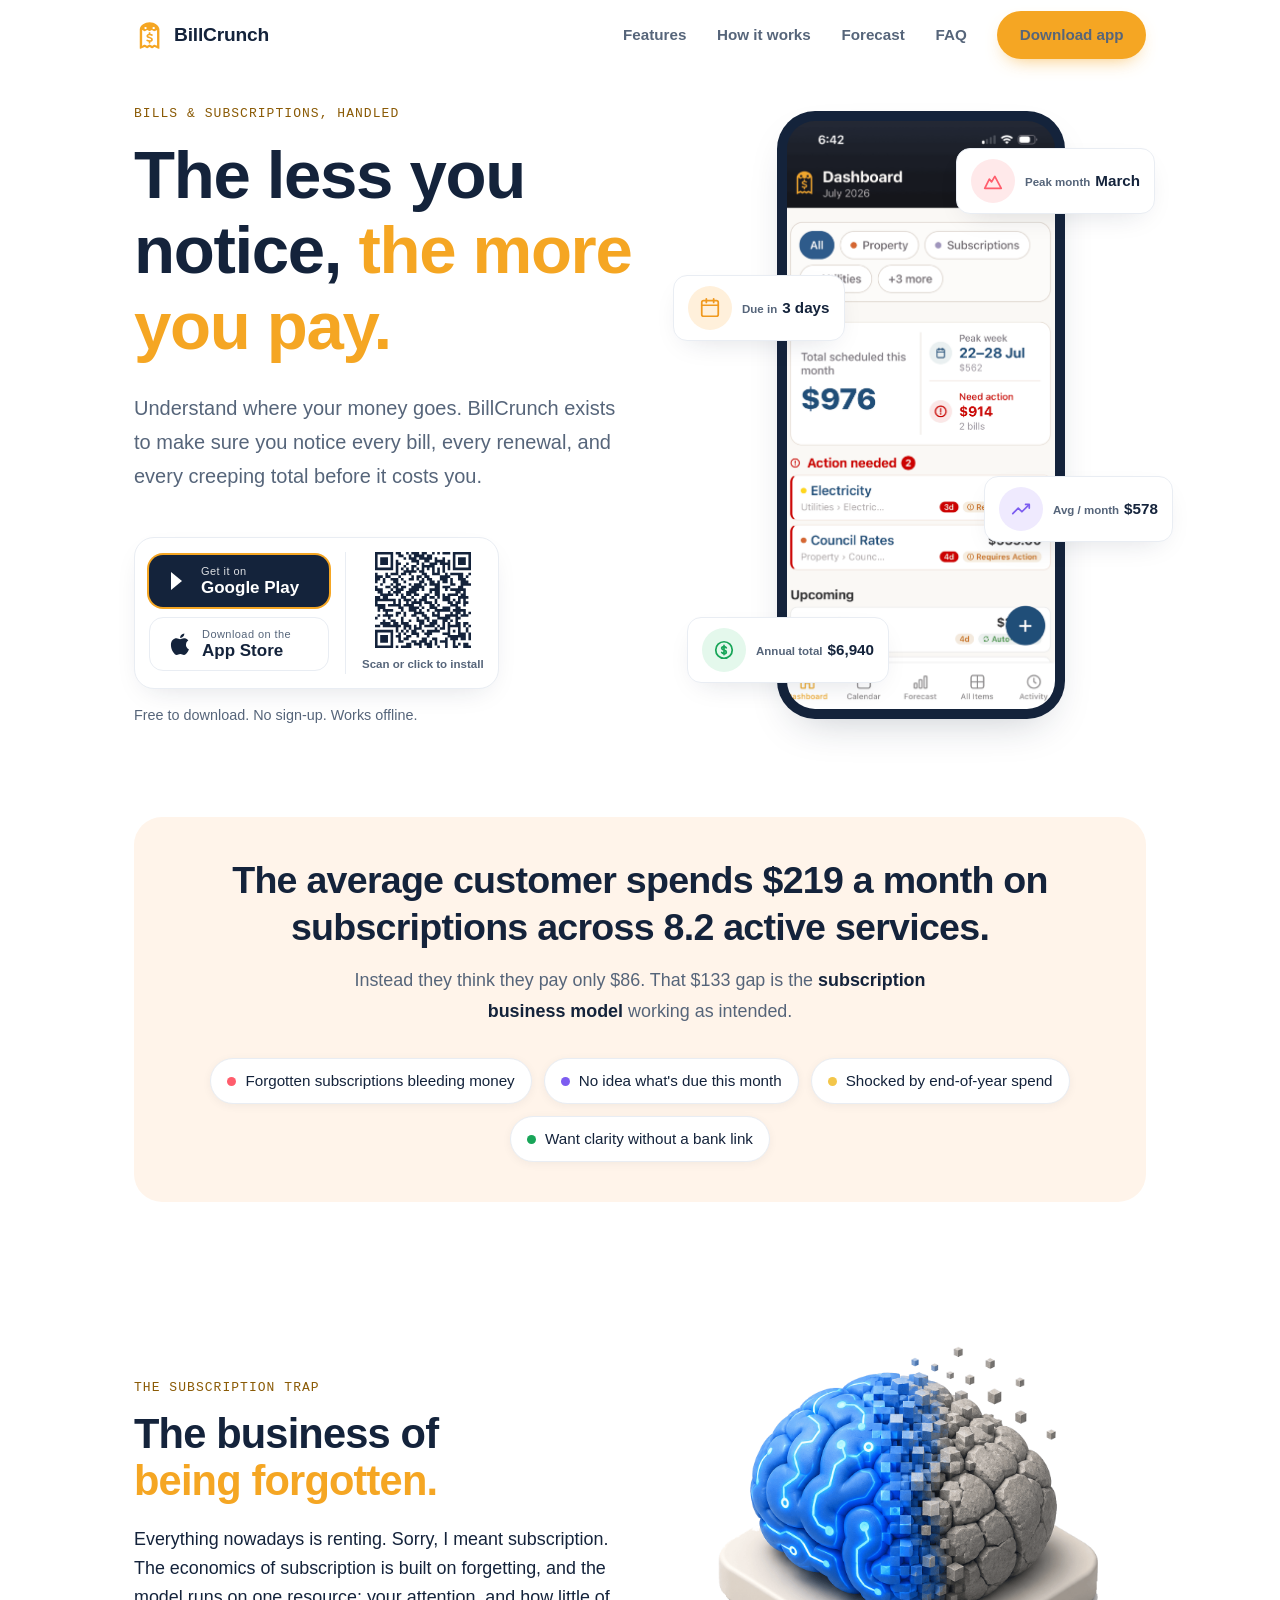
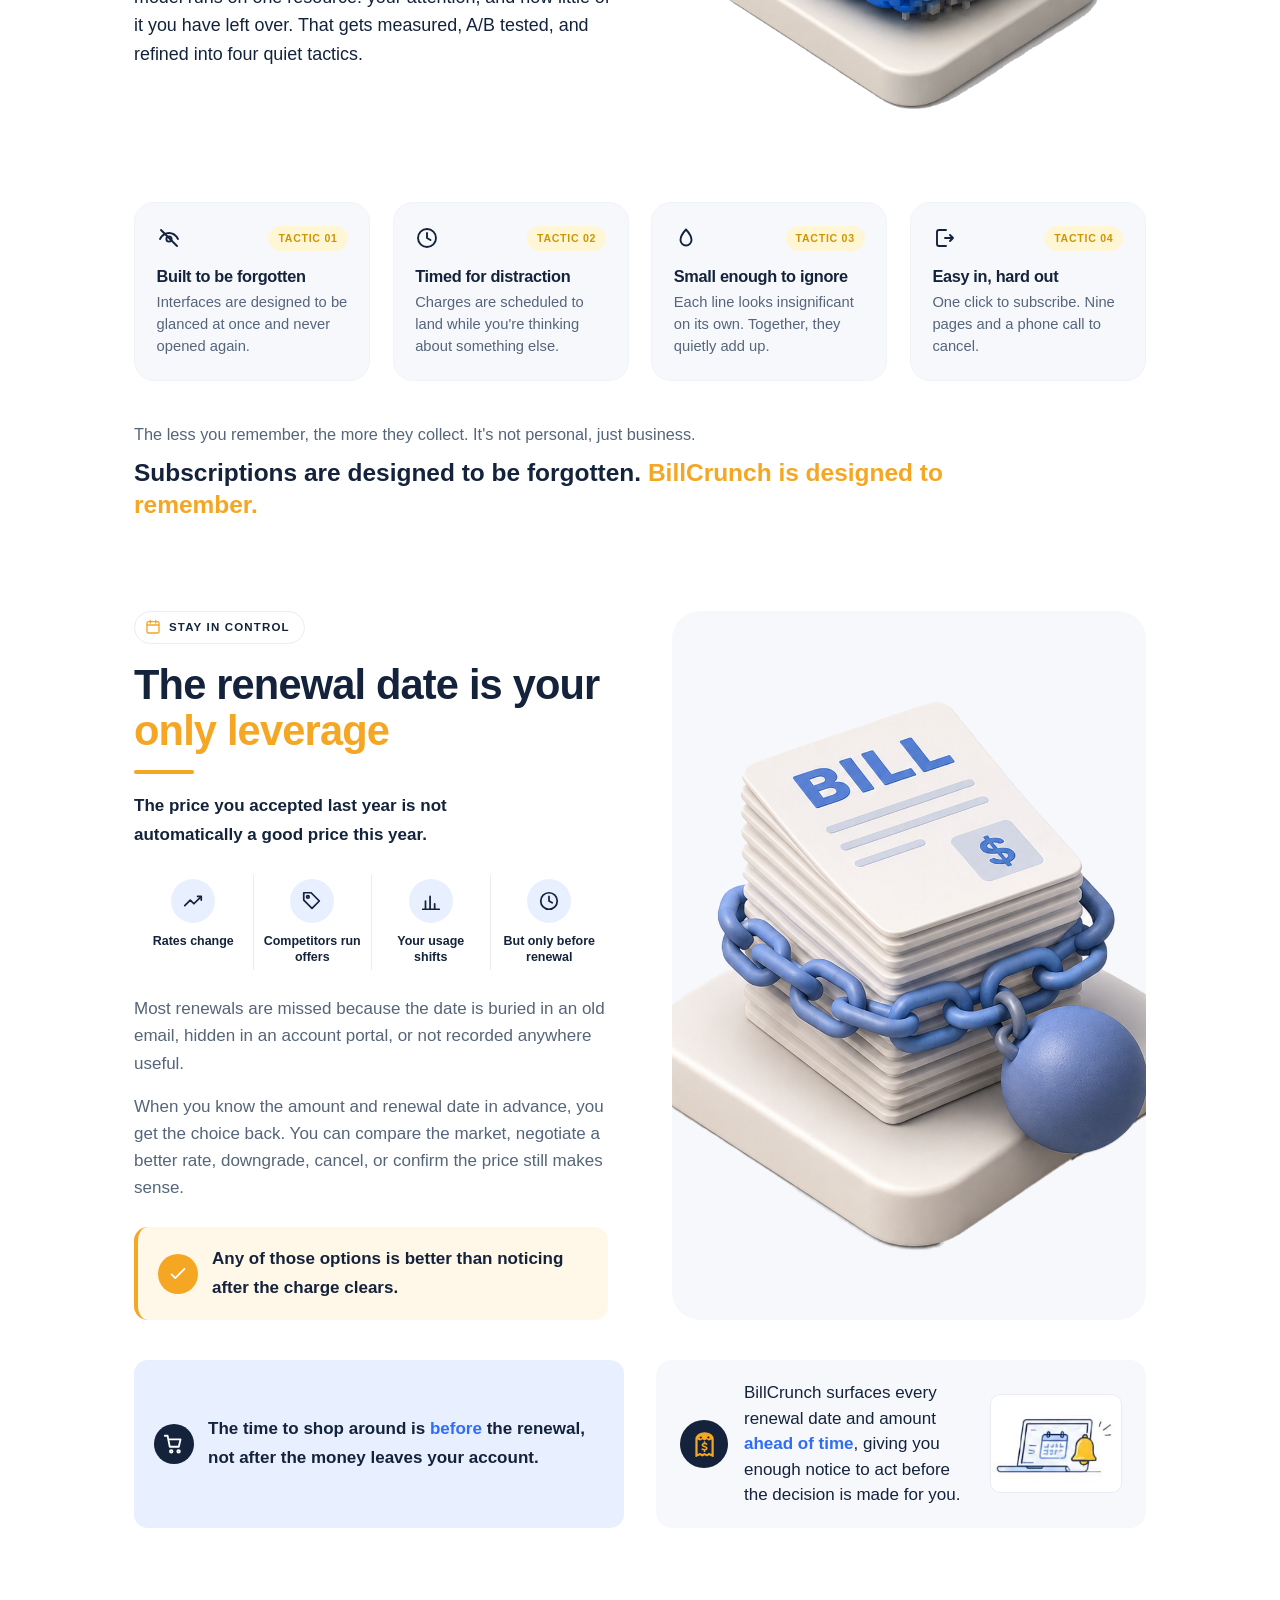
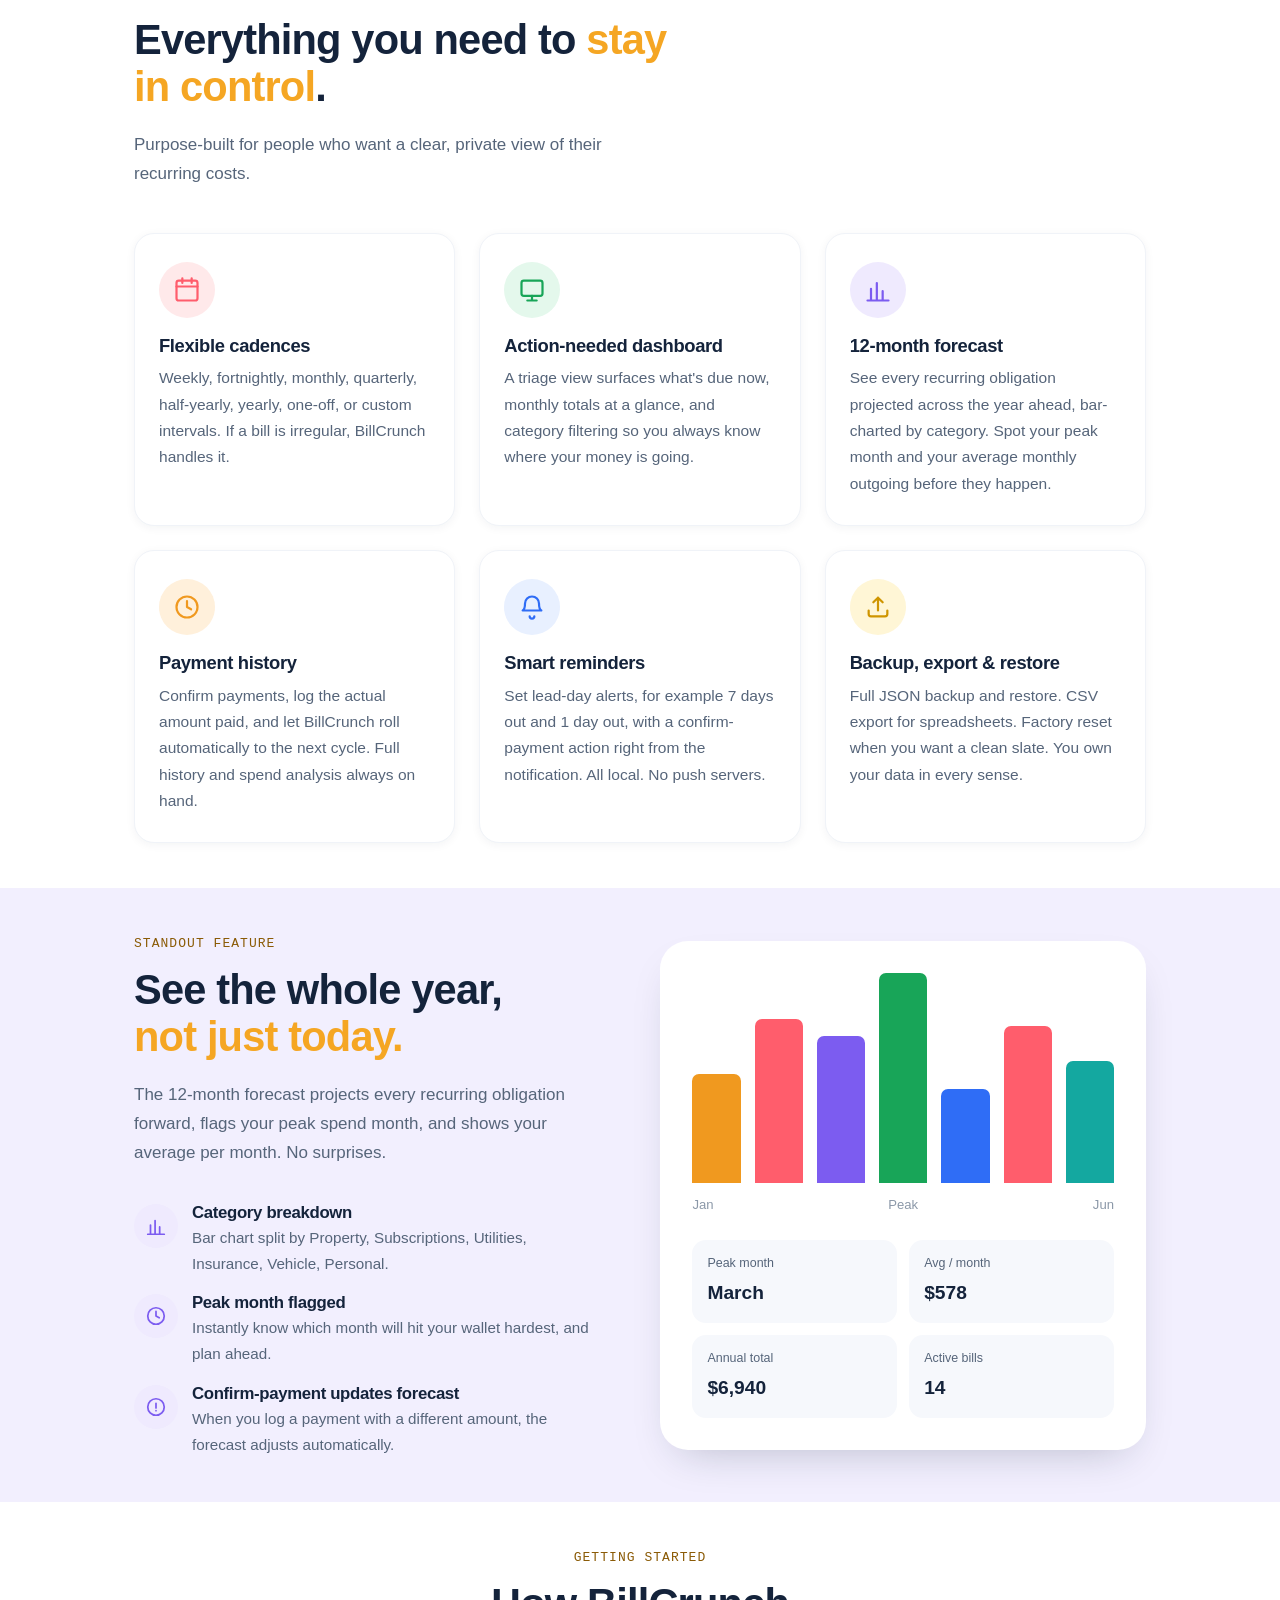
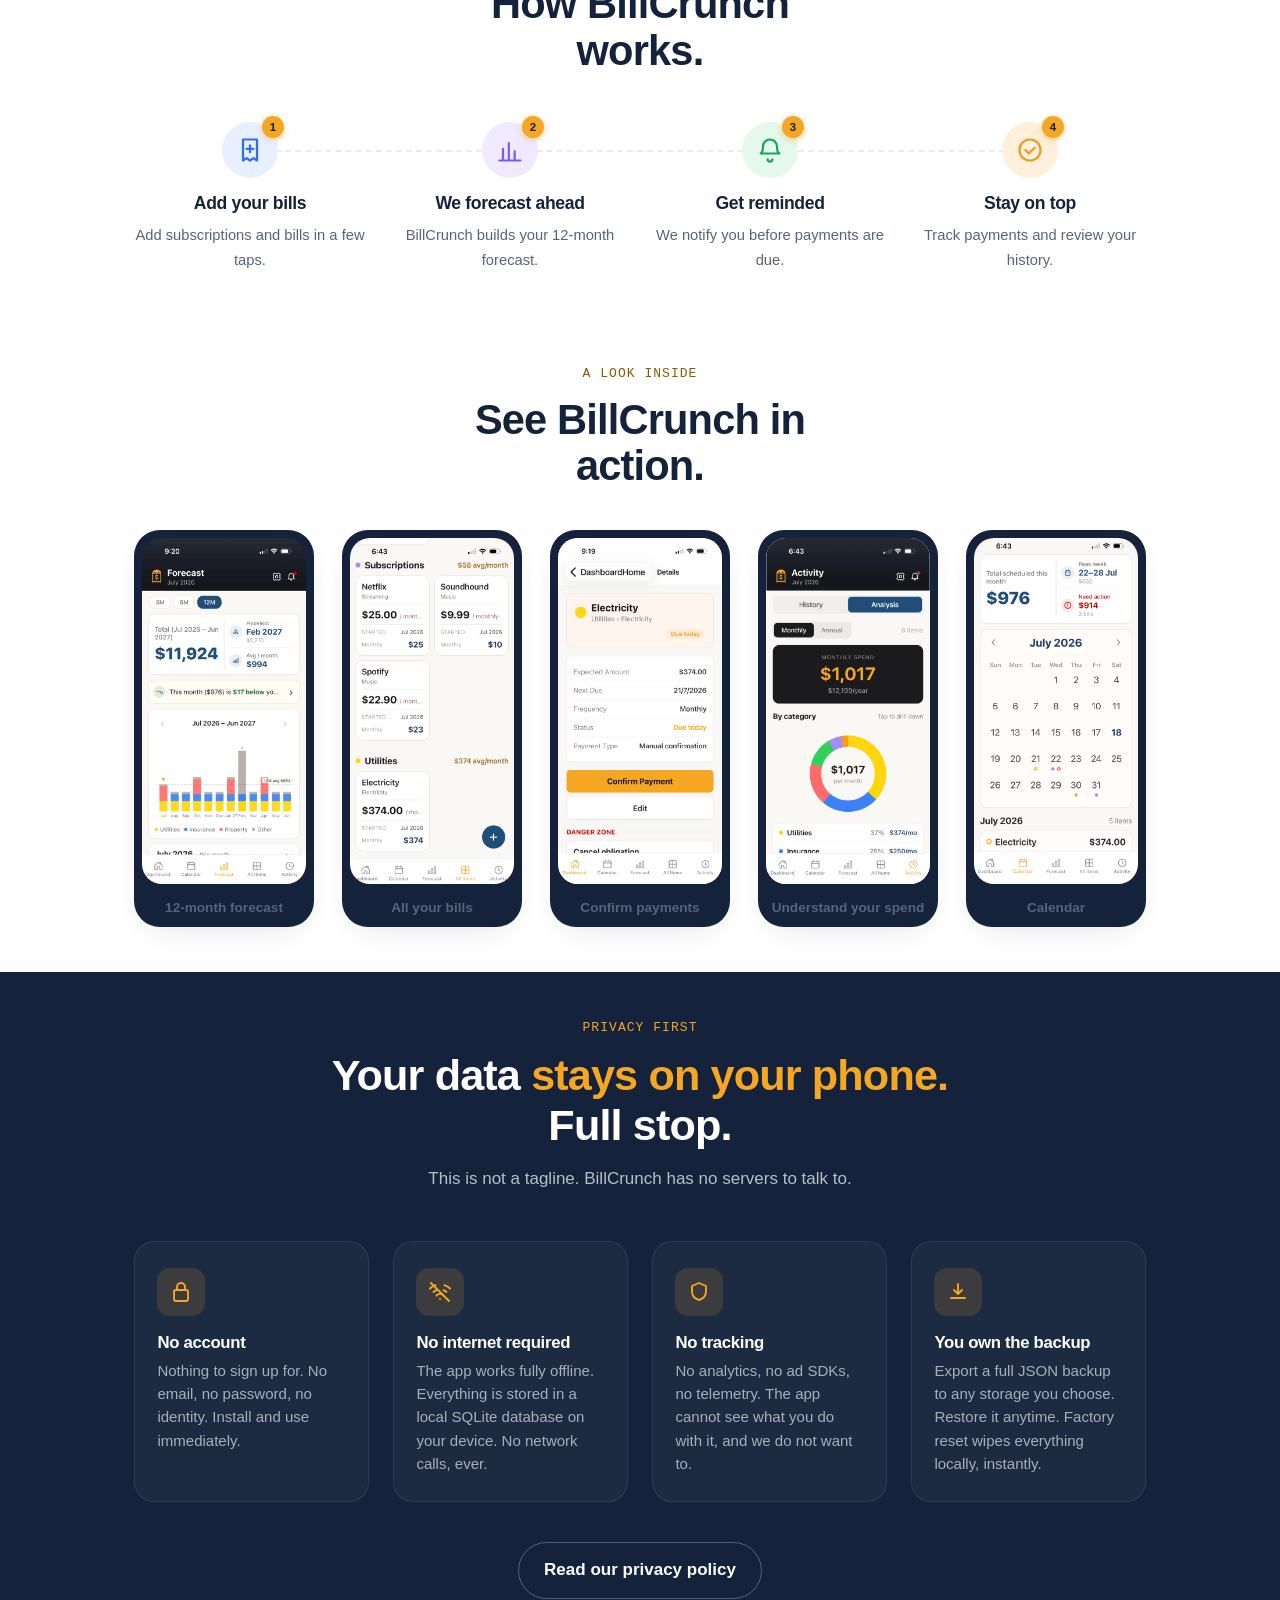
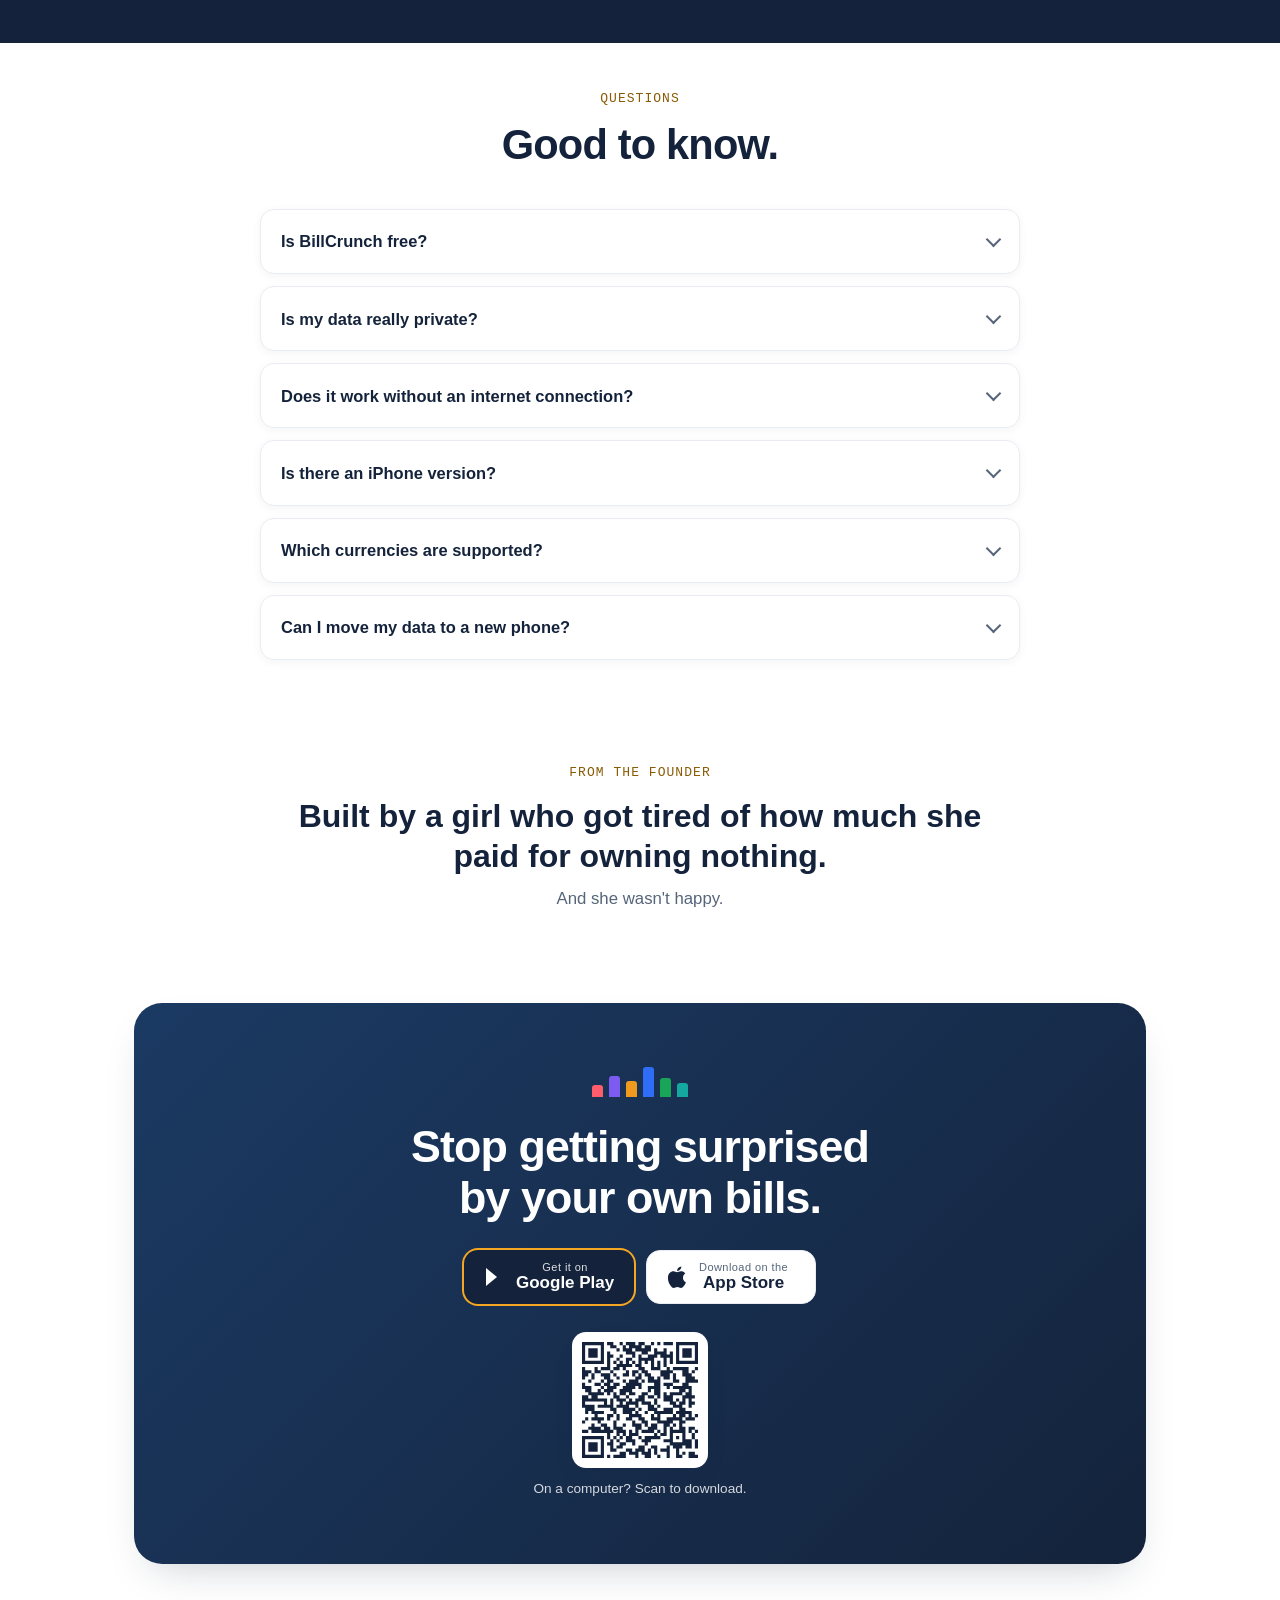
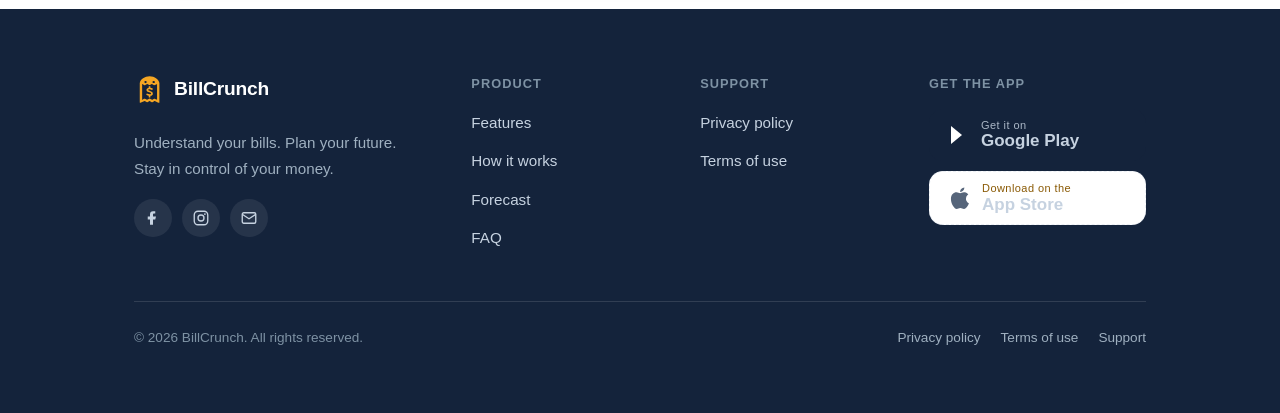
==== commit b9a82879: "Fixes & improvements fix(site): calendar label, canonical logo in renewal, footer + copy fixes  - " ====
--- a/index.html
+++ b/index.html
@@ -180,7 +180,7 @@
           <p>The time to shop around is <strong>before</strong> the renewal, not after the money leaves your account.</p>
         </div>
         <div class="renewal-summary">
-          <span class="rs-ic"><svg viewBox="0 0 24 24"><path d="M6 3h12v17l-2-1.3-2 1.3-2-1.3-2 1.3-2-1.3L6 20z"/><path d="M12 7.3v6M13.7 9a1.8 1.3 0 0 0-1.7-1c-1 0-1.7.5-1.7 1.2 0 1.6 3.4.8 3.4 2.4 0 .7-.7 1.2-1.7 1.2a1.8 1.3 0 0 1-1.7-1"/></svg></span>
+          <span class="rs-ic"><svg aria-hidden="true"><use href="#bc-logo"/></svg></span>
           <p>BillCrunch surfaces every renewal date and amount <strong>ahead of time</strong>, giving you enough notice to act before the decision is made for you.</p>
           <span class="rs-illus"><span class="rs-illus__ph">400 &times; 300 px</span><img src="assets/renewal-notice.png" alt="" onload="this.previousElementSibling.style.display='none'" onerror="this.style.display='none'"></span>
         </div>
@@ -277,7 +277,7 @@
         <figure class="shot" style="margin:0"><div class="screen"><img src="assets/screenshots/obligations.png" alt="Obligations screen" onerror="this.style.display='none';this.nextElementSibling.style.display=''"><span class="screen-fallback" style="display:none">1080 &times; 2280 px</span></div><figcaption class="shot-label">All your bills</figcaption></figure>
         <figure class="shot" style="margin:0"><div class="screen"><img src="assets/screenshots/confirm.png" alt="Confirm payment screen" onerror="this.style.display='none';this.nextElementSibling.style.display=''"><span class="screen-fallback" style="display:none">1080 &times; 2280 px</span></div><figcaption class="shot-label">Confirm payments</figcaption></figure>
         <figure class="shot" style="margin:0"><div class="screen"><img src="assets/screenshots/spend.png" alt="Spend analysis screen" onerror="this.style.display='none';this.nextElementSibling.style.display=''"><span class="screen-fallback" style="display:none">1080 &times; 2280 px</span></div><figcaption class="shot-label">Understand your spend</figcaption></figure>
-        <figure class="shot" style="margin:0"><div class="screen"><img src="assets/screenshots/history.png" alt="History screen" onerror="this.style.display='none';this.nextElementSibling.style.display=''"><span class="screen-fallback" style="display:none">1080 &times; 2280 px</span></div><figcaption class="shot-label">Review history</figcaption></figure>
+        <figure class="shot" style="margin:0"><div class="screen"><img src="assets/screenshots/history.png" alt="Calendar screen" onerror="this.style.display='none';this.nextElementSibling.style.display=''"><span class="screen-fallback" style="display:none">1080 &times; 2280 px</span></div><figcaption class="shot-label">Calendar</figcaption></figure>
       </div>
     </section>
 
@@ -320,7 +320,7 @@
         <details class="faq-item"><summary>Is BillCrunch free?</summary><p>Yes. It is free to download and use, with no account to create and nothing to subscribe to.</p></details>
         <details class="faq-item"><summary>Is my data really private?</summary><p>Yes. Your bills are stored only in a local database on your device. There is no login, no cloud sync, and nothing is sent to a server. This website uses privacy-friendly, cookieless analytics and nothing more.</p></details>
         <details class="faq-item"><summary>Does it work without an internet connection?</summary><p>Completely. BillCrunch does not need a connection to work, because everything runs on your device.</p></details>
-        <details class="faq-item"><summary>Is there an iPhone version?</summary><p>Android is available now. An iOS version is in development, and the App Store badge will go live when it ships.</p></details>
+        <details class="faq-item"><summary>Is there an iPhone version?</summary><p>Yes. Both the Android and iOS apps are available now, on Google Play and the App Store.</p></details>
         <details class="faq-item"><summary>Which currencies are supported?</summary><p>Fifteen, including AUD, USD, EUR and GBP. You pick one in Settings and every amount shows with that symbol.</p></details>
         <details class="faq-item"><summary>Can I move my data to a new phone?</summary><p>Yes. Export a backup file from Settings, then import it on the new device. You can also export your history as a CSV.</p></details>
       </div>
@@ -331,7 +331,7 @@
       <div class="founder-note">
         <p class="eyebrow">From the founder</p>
         <p class="founder-quote">Built by a girl who got tired of how much she paid for owning nothing.</p>
-        <p class="founder-sub">And she wasn't happy about it.</p>
+        <p class="founder-sub">And she wasn't happy.</p>
       </div>
     </section>
 
@@ -381,7 +381,7 @@
         </nav>
         <nav class="footer-col" aria-label="Support and legal">
           <h4>Support</h4>
-          <ul><li><a href="support.html">Help &amp; support</a></li><li><a href="privacy.html">Privacy policy</a></li><li><a href="terms.html">Terms of use</a></li></ul>
+          <ul><li><a href="privacy.html">Privacy policy</a></li><li><a href="terms.html">Terms of use</a></li></ul>
         </nav>
         <div class="footer-col">
           <h4>Get the app</h4>
--- a/styles.css
+++ b/styles.css
@@ -466,7 +466,7 @@
 .renewal-summary p { margin: 0; color: var(--ink); font-weight: 500; flex: 1; line-height: 1.5; }
 .renewal-summary strong { color: var(--c-blue); }
 .rs-ic { width: 48px; height: 48px; border-radius: 50%; background: var(--ink); display: grid; place-items: center; flex: none; }
-.rs-ic svg { width: 26px; height: 26px; stroke: var(--accent); fill: none; stroke-width: 1.8; stroke-linecap: round; stroke-linejoin: round; }
+.rs-ic svg { width: 28px; height: 28px; color: var(--accent); }
 .rs-illus { position: relative; flex: none; width: 132px; aspect-ratio: 4 / 3; border-radius: 10px; overflow: hidden; background: #fff; border: 1px solid var(--line); display: grid; place-items: center; }
 .rs-illus__ph { position: absolute; inset: 0; display: grid; place-items: center; color: var(--faint); font-size: .66rem; text-align: center; padding: 4px; }
 .rs-illus img { width: 100%; height: 100%; object-fit: contain; }
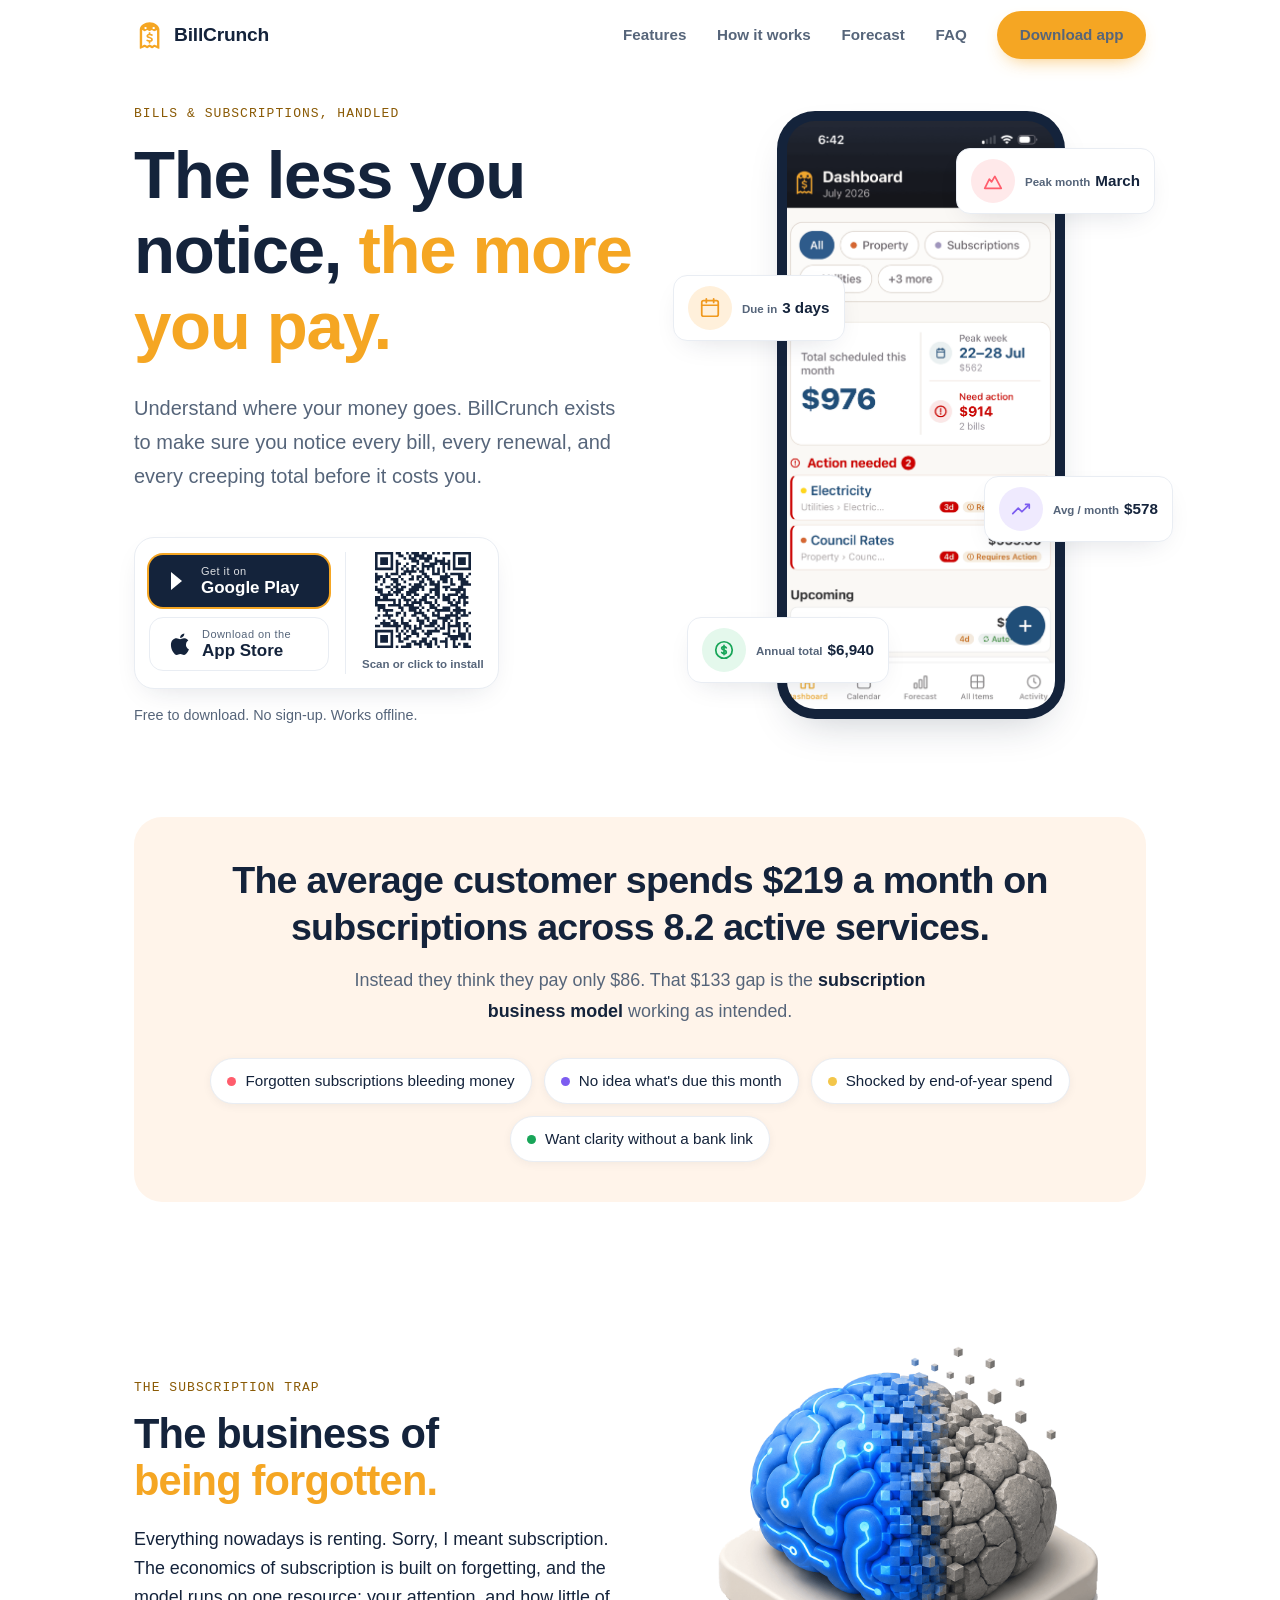
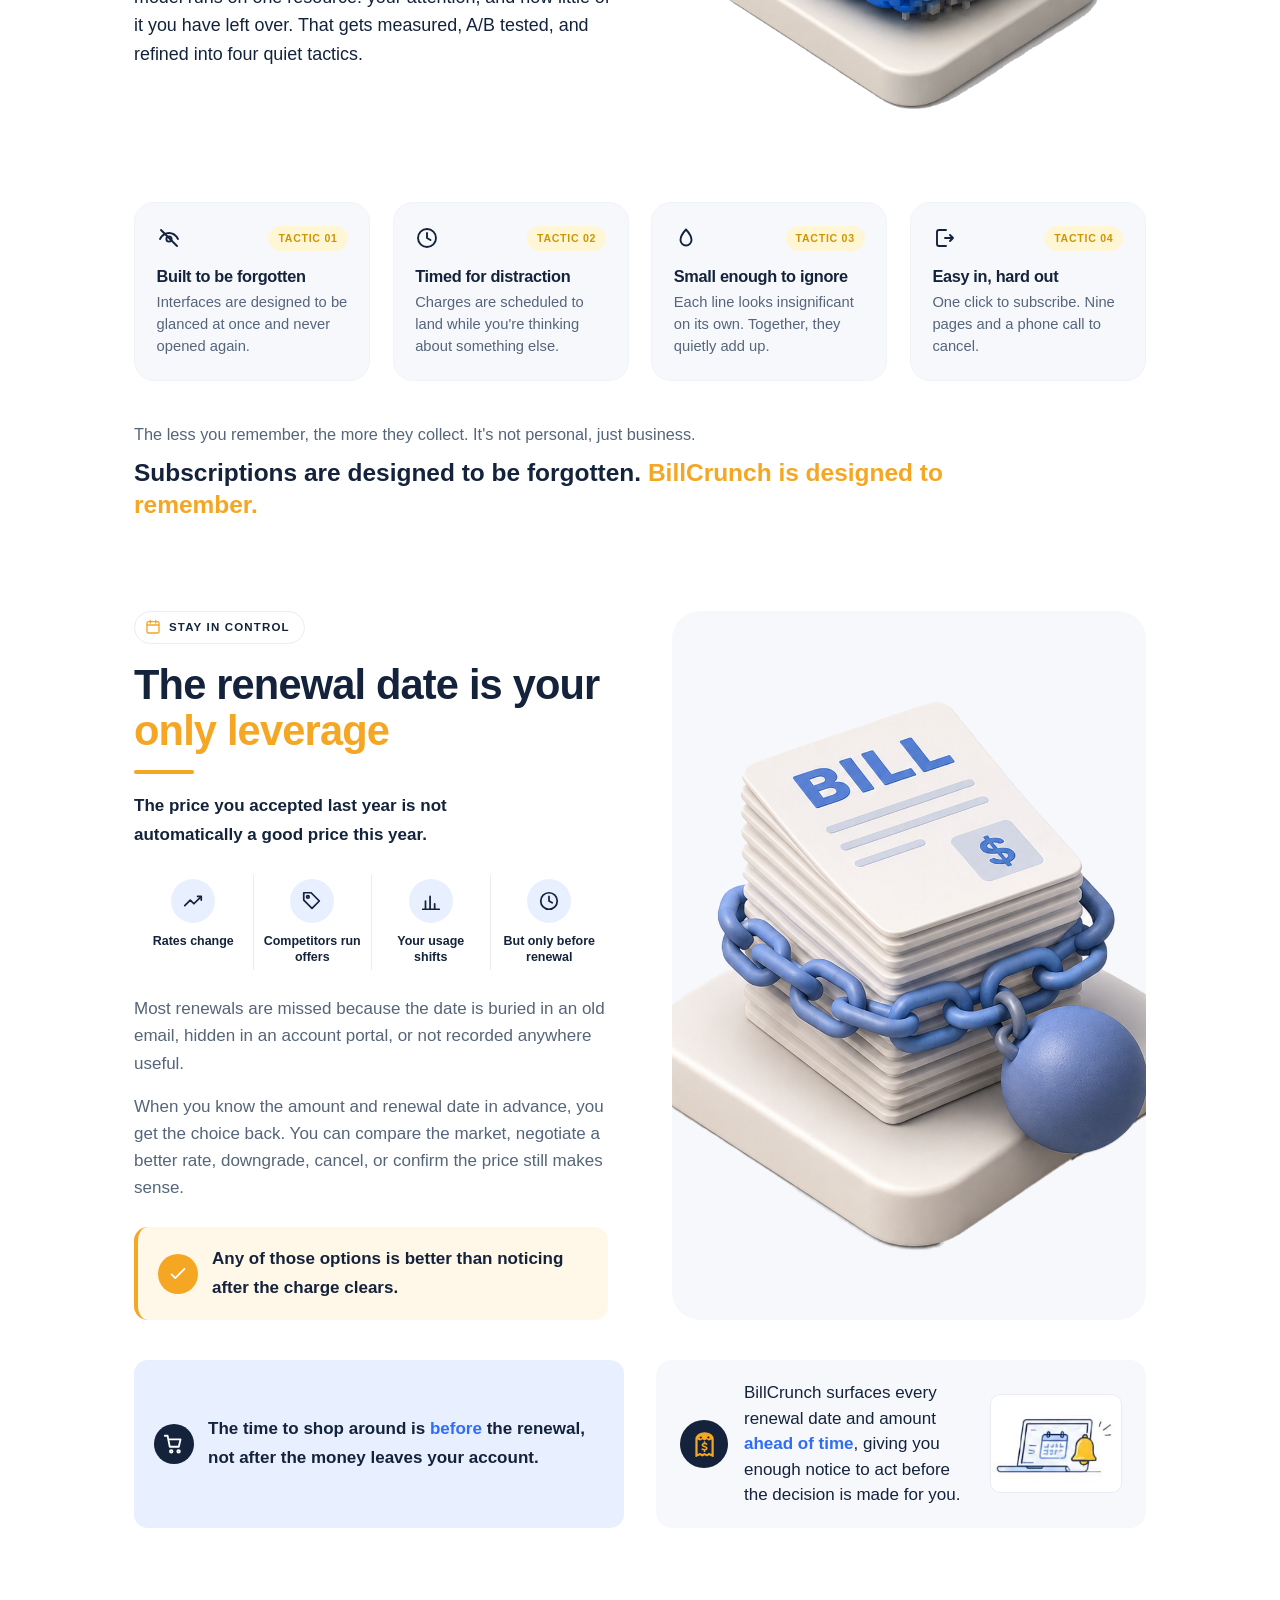
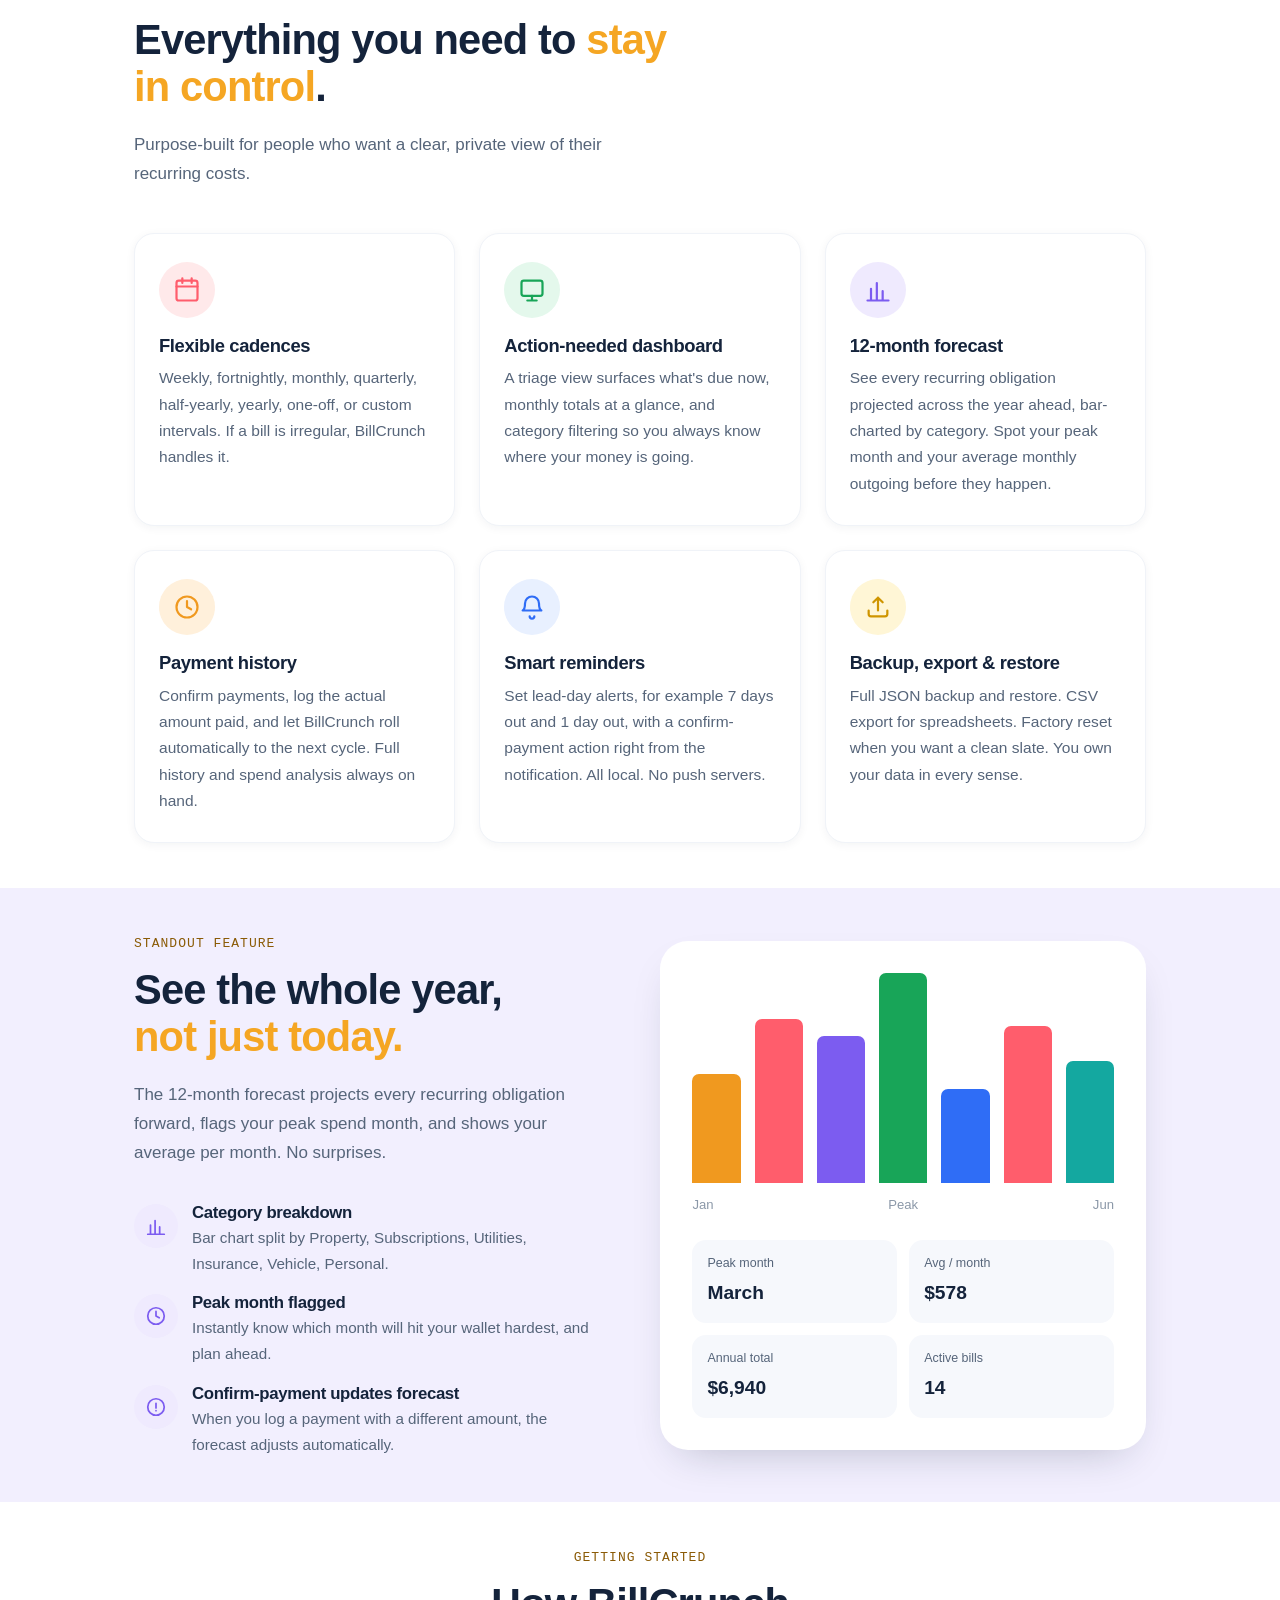
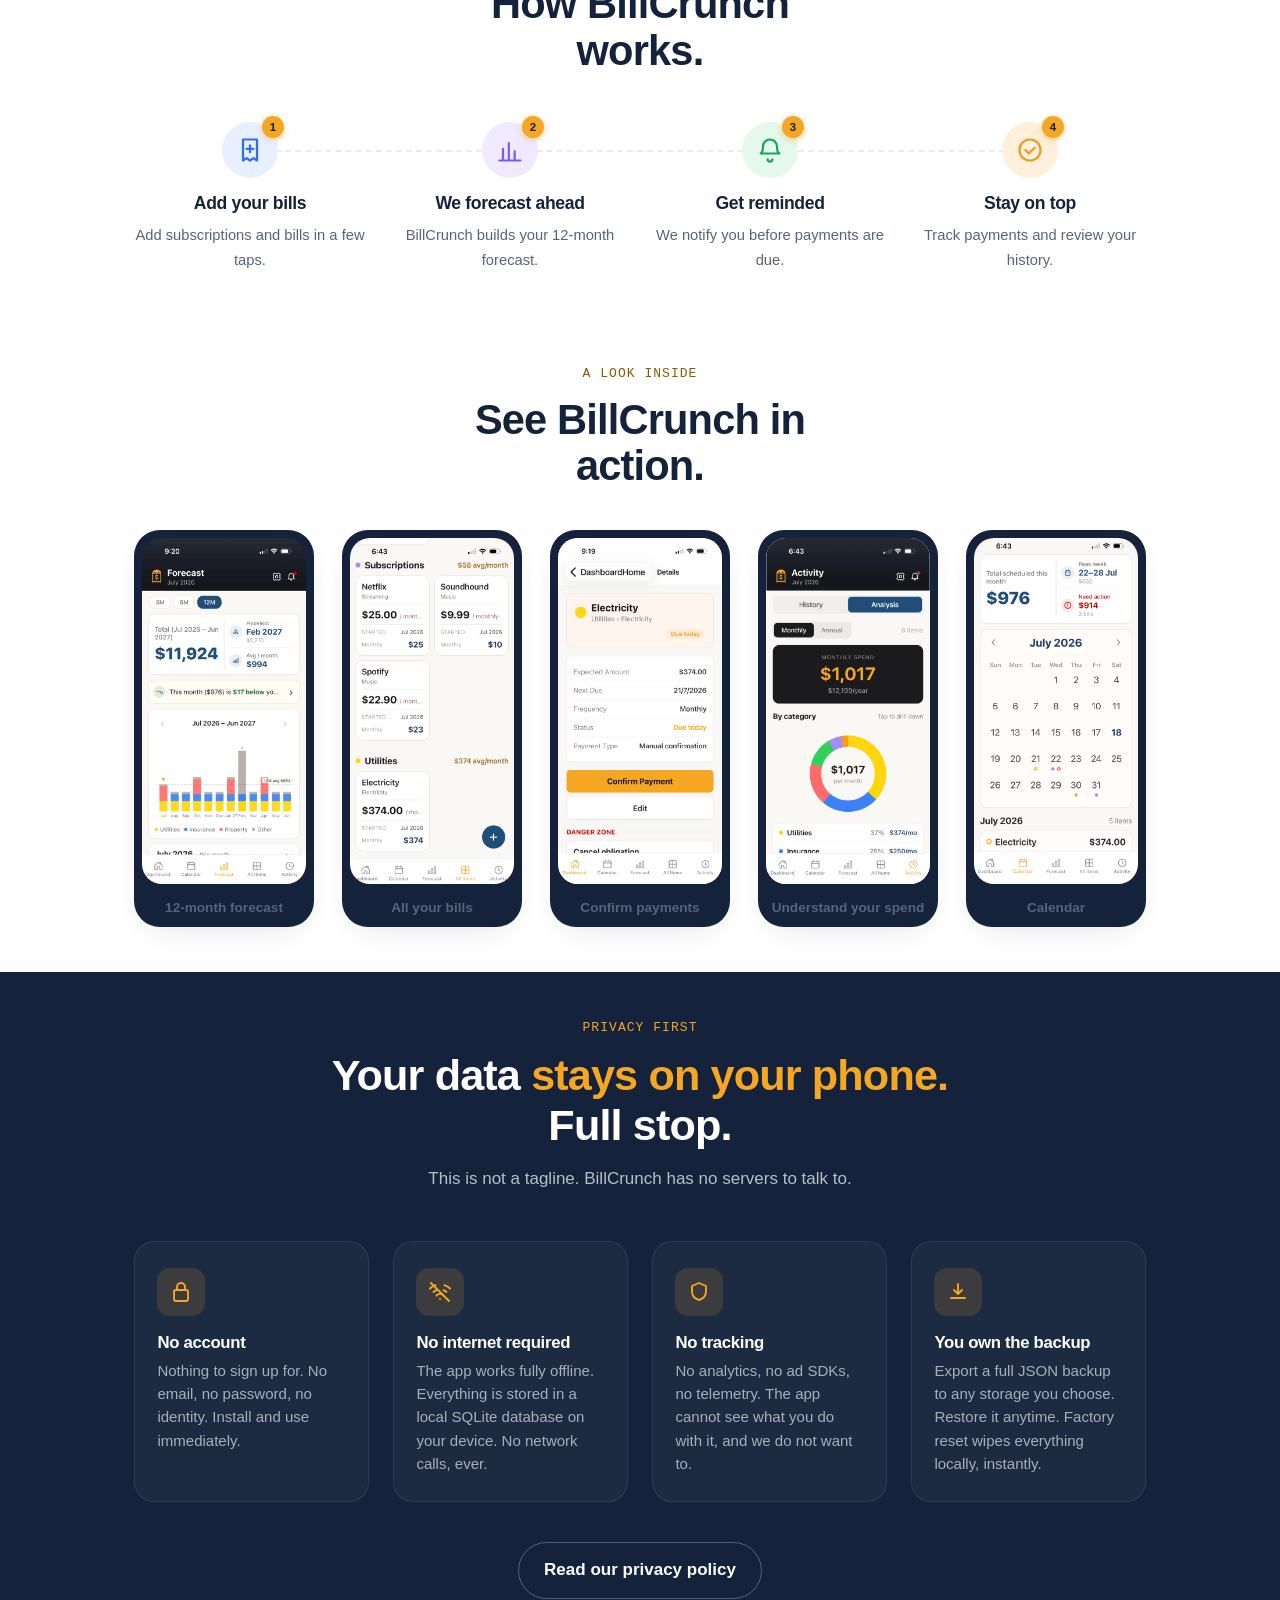
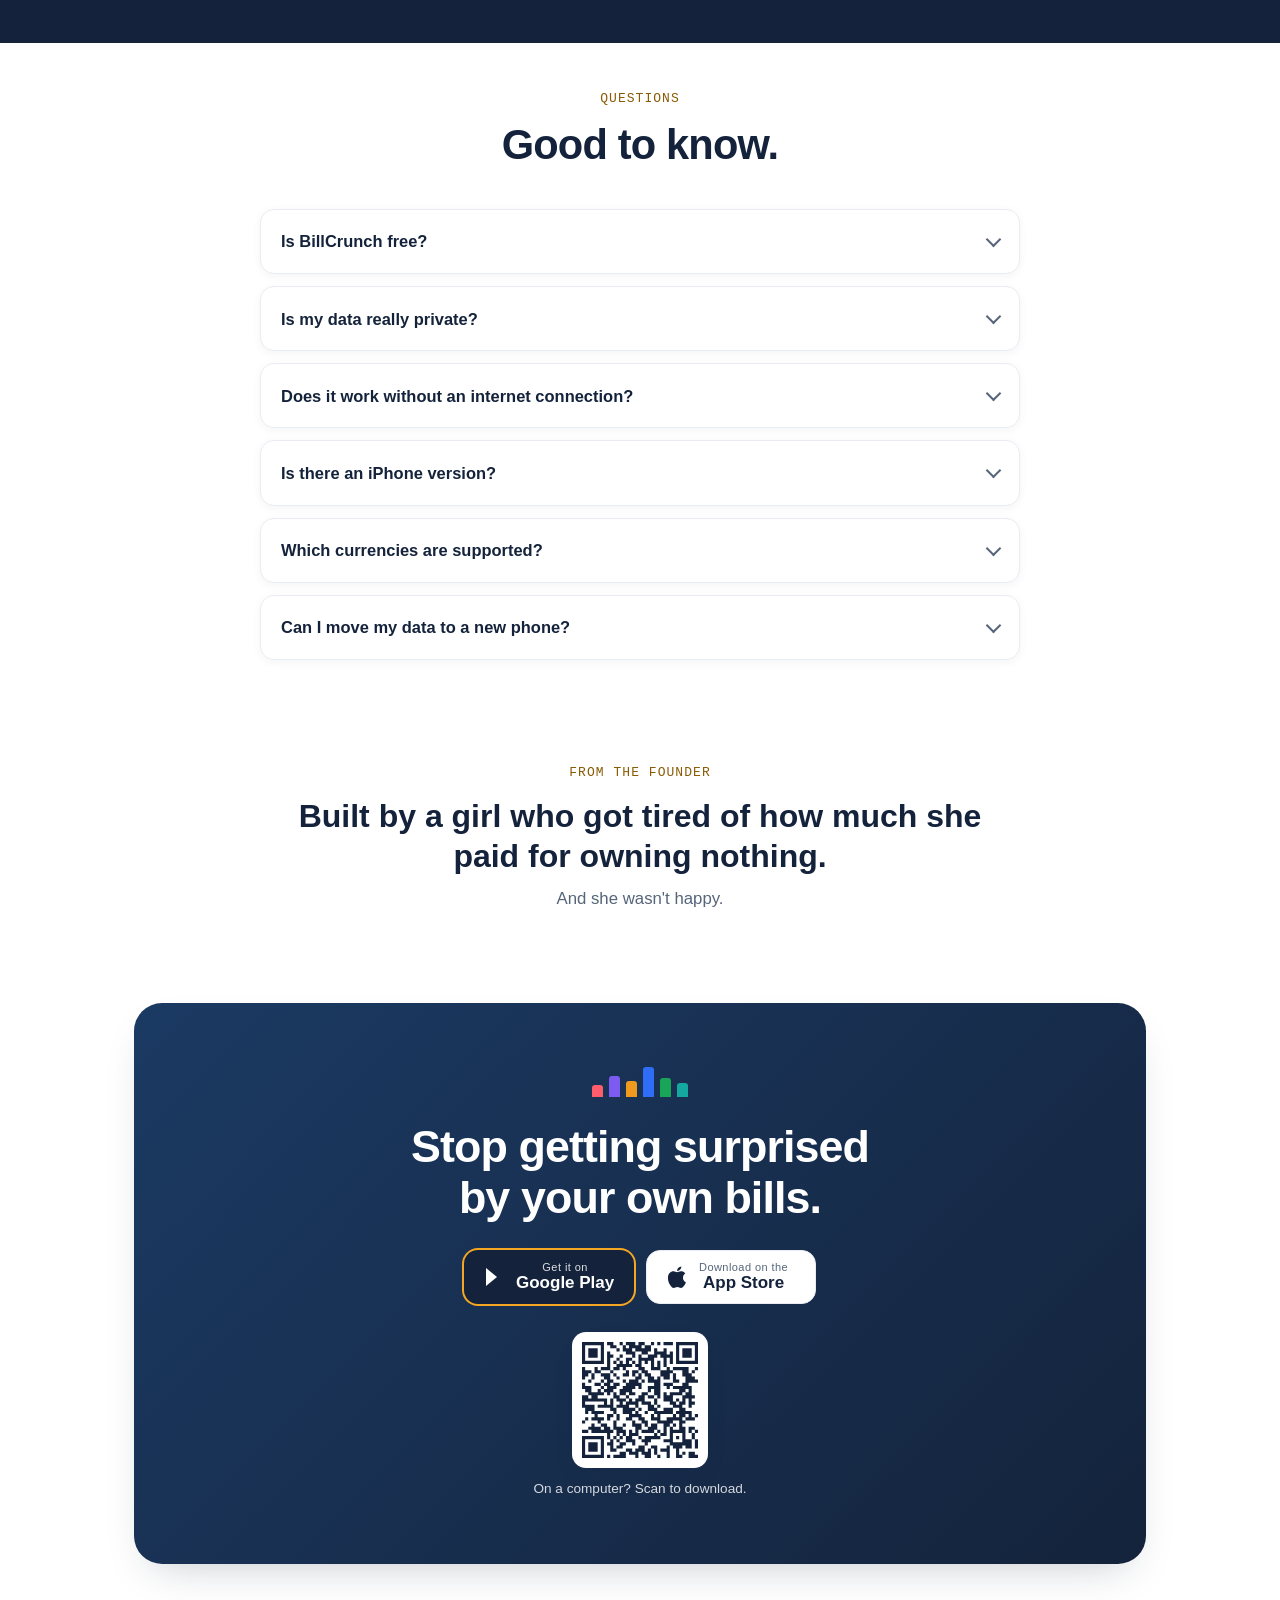
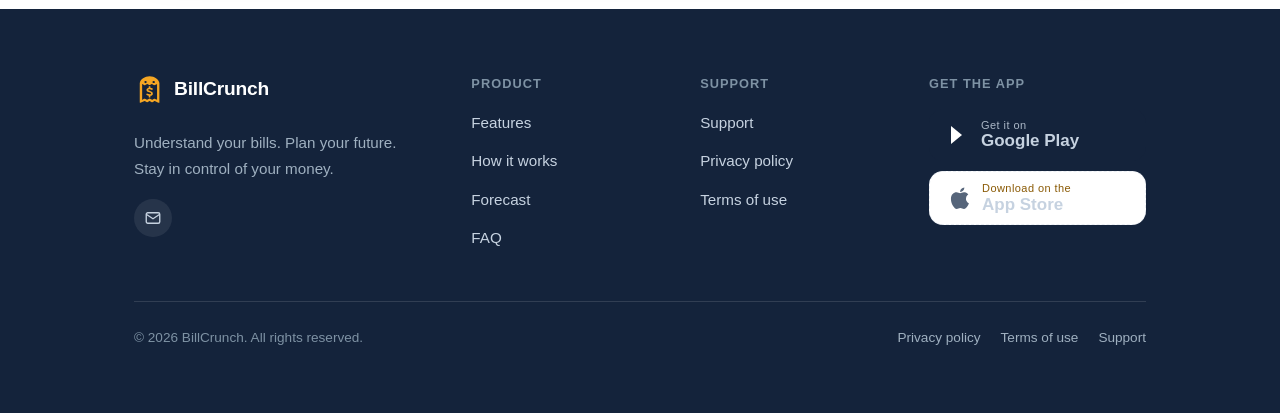
==== commit 8a90f9ca: "Open store links in new tab, tidy footer feat(main): open store links in new tab, tidy footer    a" ====
--- a/index.html
+++ b/index.html
@@ -57,17 +57,17 @@
 
           <div class="hero-cta">
             <div class="hero-cta__badges">
-              <a class="store-badge" data-store="google" href="https://play.google.com/store/apps/details?id=com.billcrunch.app" aria-label="Get BillCrunch on Google Play">
+              <a target="_blank" rel="noopener noreferrer" class="store-badge" data-store="google" href="https://play.google.com/store/apps/details?id=com.billcrunch.app" aria-label="Get BillCrunch on Google Play">
                 <svg viewBox="0 0 24 24" fill="currentColor"><path d="M4 3l11 9-11 9V3z"/></svg>
                 <span class="sb-text"><span class="sb-top">Get it on</span><span class="sb-name">Google Play</span></span>
               </a>
-              <a class="store-badge store-badge--soon" data-store="apple" href="https://apps.apple.com/app/id6784949768" aria-label="Download BillCrunch on the App Store">
+              <a target="_blank" rel="noopener noreferrer" class="store-badge store-badge--soon" data-store="apple" href="https://apps.apple.com/app/id6784949768" aria-label="Download BillCrunch on the App Store">
                 <svg viewBox="0 0 24 24" fill="currentColor"><path d="M16.365 1.43c0 1.14-.493 2.27-1.177 3.08-.744.9-1.99 1.57-2.987 1.45-.12-1.03.37-2.15 1.02-2.9.72-.85 1.99-1.47 3.144-1.63zM20.93 17.14c-.03.07-.463 1.58-1.518 3.12-.945 1.34-1.94 2.71-3.43 2.71-1.517 0-1.9-.88-3.63-.88-1.698 0-2.302.91-3.67.91-1.377 0-2.332-1.26-3.428-2.8-1.287-1.82-2.323-4.63-2.323-7.28 0-4.28 2.797-6.55 5.552-6.55 1.448 0 2.675.95 3.6.95.865 0 2.222-1.01 3.902-1.01.613 0 2.886.06 4.374 2.19-.13.09-2.383 1.37-2.383 4.19 0 3.26 2.854 4.42 2.955 4.45z"/></svg>
                 <span class="sb-text"><span class="sb-top">Download on the</span><span class="sb-name">App Store</span></span>
               </a>
             </div>
             <!-- QR encodes the store URLs above; regenerate the SVGs when the real listings are live -->
-            <a class="hero-qr" id="hero-qr-link" href="https://play.google.com/store/apps/details?id=com.billcrunch.app" aria-label="Download BillCrunch: scan with your phone or click">
+            <a target="_blank" rel="noopener noreferrer" class="hero-qr" id="hero-qr-link" href="https://play.google.com/store/apps/details?id=com.billcrunch.app" aria-label="Download BillCrunch: scan with your phone or click">
               <span class="hero-qr__code">
                 <span class="hero-qr__svg" data-store="google"><svg viewBox="0 0 296 296" xmlns="http://www.w3.org/2000/svg" width="296" height="296" class="qr-svg"><path transform="scale(8)" class="qrline" stroke="#14233b" d="M0 0.5h7m1 0h2m2 0h1m1 0h3m1 0h2m2 0h1m1 0h1m1 0h3m1 0h7m-37 1h1m5 0h1m2 0h2m2 0h1m1 0h4m1 0h2m8 0h1m5 0h1m-37 1h1m1 0h3m1 0h1m4 0h1m1 0h3m1 0h5m1 0h1m2 0h1m3 0h1m1 0h3m1 0h1m-37 1h1m1 0h3m1 0h1m1 0h1m5 0h3m2 0h2m2 0h4m1 0h1m1 0h1m1 0h3m1 0h1m-37 1h1m1 0h3m1 0h1m1 0h2m2 0h1m3 0h1m1 0h1m2 0h3m1 0h4m1 0h1m1 0h3m1 0h1m-37 1h1m5 0h1m1 0h1m2 0h1m2 0h2m2 0h5m3 0h1m1 0h1m1 0h1m5 0h1m-37 1h7m1 0h1m1 0h1m1 0h1m1 0h1m1 0h1m1 0h1m1 0h1m1 0h1m1 0h1m1 0h1m1 0h1m1 0h7m-29 1h1m2 0h5m1 0h2m3 0h1m1 0h1m1 0h1m-27 1h1m3 0h1m1 0h3m1 0h2m1 0h1m4 0h2m2 0h3m2 0h1m1 0h5m2 0h1m-37 1h3m1 0h2m3 0h1m4 0h1m1 0h2m1 0h2m4 0h4m3 0h2m1 0h1m-36 1h2m1 0h1m2 0h3m1 0h1m2 0h2m1 0h1m1 0h1m1 0h2m3 0h3m1 0h1m2 0h3m-35 1h1m2 0h1m3 0h2m2 0h1m5 0h2m2 0h2m1 0h1m1 0h2m1 0h1m3 0h3m-34 1h1m3 0h1m1 0h2m3 0h1m1 0h3m1 0h1m1 0h4m4 0h2m2 0h4m-37 1h1m3 0h2m1 0h2m1 0h2m2 0h5m4 0h2m1 0h3m3 0h2m-34 1h3m3 0h1m1 0h3m2 0h4m1 0h1m2 0h4m2 0h1m1 0h6m-34 1h2m2 0h1m1 0h3m2 0h4m5 0h1m1 0h2m6 0h2m1 0h1m-33 1h5m1 0h1m1 0h1m1 0h2m1 0h2m2 0h2m2 0h2m1 0h1m1 0h4m1 0h2m-35 1h2m1 0h2m5 0h2m2 0h1m3 0h2m1 0h2m1 0h1m1 0h3m3 0h4m-36 1h8m1 0h1m1 0h3m1 0h1m1 0h3m3 0h1m2 0h3m1 0h1m1 0h1m1 0h1m-35 1h1m6 0h1m1 0h1m2 0h1m1 0h4m1 0h3m1 0h1m4 0h2m1 0h2m1 0h2m-36 1h4m1 0h5m1 0h4m2 0h1m3 0h2m1 0h1m4 0h3m2 0h1m-34 1h3m5 0h2m2 0h4m1 0h1m2 0h3m2 0h3m2 0h2m-32 1h1m1 0h4m3 0h1m2 0h3m1 0h1m2 0h1m2 0h6m1 0h5m-31 1h1m3 0h2m1 0h1m3 0h4m3 0h1m1 0h1m4 0h1m1 0h2m1 0h1m1 0h1m-36 1h1m1 0h4m1 0h1m2 0h1m2 0h2m2 0h2m2 0h3m2 0h5m1 0h3m-36 1h1m4 0h1m4 0h1m5 0h1m2 0h2m3 0h5m2 0h2m-30 1h1m2 0h2m2 0h1m2 0h1m2 0h3m1 0h1m1 0h2m2 0h2m1 0h1m1 0h1m-30 1h4m1 0h2m1 0h3m4 0h2m2 0h3m2 0h1m1 0h1m2 0h2m1 0h2m-36 1h2m1 0h7m1 0h3m1 0h1m1 0h1m1 0h4m1 0h1m1 0h1m1 0h5m1 0h1m1 0h1m-29 1h1m2 0h1m1 0h1m1 0h3m5 0h1m1 0h2m1 0h1m3 0h1m2 0h1m-36 1h7m1 0h1m1 0h1m1 0h1m1 0h2m2 0h1m1 0h5m3 0h1m1 0h1m1 0h1m2 0h1m-36 1h1m5 0h1m2 0h1m1 0h1m2 0h3m2 0h3m4 0h3m3 0h3m1 0h1m-37 1h1m1 0h3m1 0h1m1 0h2m2 0h2m2 0h1m3 0h1m7 0h7m1 0h1m-37 1h1m1 0h3m1 0h1m2 0h1m1 0h2m5 0h2m2 0h2m3 0h1m1 0h3m1 0h2m1 0h1m-37 1h1m1 0h3m1 0h1m2 0h2m3 0h2m1 0h3m1 0h1m1 0h1m1 0h3m2 0h1m-31 1h1m5 0h1m5 0h2m1 0h3m1 0h3m1 0h1m3 0h1m2 0h1m1 0h1m1 0h2m-36 1h7m1 0h1m1 0h4m3 0h1m2 0h2m2 0h1m2 0h1m2 0h2m2 0h3"/></svg></span>
                 <span class="hero-qr__svg" data-store="apple" hidden><svg viewBox="0 0 232 232" xmlns="http://www.w3.org/2000/svg" width="232" height="232" class="qr-svg"><path transform="scale(8)" class="qrline" stroke="#14233b" d="M0 0.5h7m2 0h1m2 0h1m2 0h6m1 0h7m-29 1h1m5 0h1m2 0h7m2 0h1m1 0h1m1 0h1m5 0h1m-29 1h1m1 0h3m1 0h1m2 0h3m2 0h1m1 0h2m2 0h1m1 0h1m1 0h3m1 0h1m-29 1h1m1 0h3m1 0h1m2 0h1m2 0h1m3 0h1m1 0h1m3 0h1m1 0h3m1 0h1m-29 1h1m1 0h3m1 0h1m5 0h2m1 0h1m2 0h1m3 0h1m1 0h3m1 0h1m-29 1h1m5 0h1m1 0h5m2 0h1m3 0h1m2 0h1m5 0h1m-29 1h7m1 0h1m1 0h1m1 0h1m1 0h1m1 0h1m1 0h1m1 0h1m1 0h7m-19 1h1m1 0h1m2 0h1m1 0h4m-21 1h1m2 0h1m1 0h2m1 0h1m1 0h1m1 0h2m5 0h1m1 0h1m1 0h1m-21 1h1m3 0h3m4 0h1m2 0h2m1 0h4m1 0h1m2 0h1m-29 1h1m1 0h2m1 0h2m2 0h3m1 0h2m1 0h1m1 0h2m1 0h3m1 0h3m-28 1h1m2 0h3m2 0h4m1 0h3m4 0h3m3 0h2m-26 1h1m1 0h1m1 0h1m7 0h2m1 0h1m2 0h4m1 0h1m1 0h2m-28 1h2m1 0h2m1 0h2m1 0h2m4 0h6m-19 1h1m1 0h2m2 0h1m1 0h1m4 0h3m3 0h7m-27 1h3m2 0h3m1 0h1m1 0h1m1 0h3m2 0h1m2 0h1m1 0h1m1 0h1m-27 1h1m2 0h4m2 0h1m1 0h3m1 0h3m1 0h2m1 0h1m3 0h1m-27 1h5m3 0h1m1 0h1m2 0h1m2 0h1m2 0h1m1 0h2m1 0h1m2 0h1m-29 1h1m1 0h1m3 0h2m2 0h2m1 0h1m2 0h2m4 0h1m1 0h1m2 0h2m-27 1h1m4 0h1m2 0h1m1 0h2m1 0h4m1 0h4m3 0h2m-29 1h1m2 0h4m1 0h2m1 0h1m2 0h2m4 0h5m1 0h1m-19 1h2m1 0h1m1 0h1m5 0h2m3 0h1m1 0h3m-29 1h7m2 0h1m1 0h1m1 0h2m1 0h1m1 0h1m1 0h1m1 0h1m1 0h1m2 0h1m-28 1h1m5 0h1m1 0h1m2 0h1m1 0h1m2 0h1m1 0h1m1 0h1m3 0h3m1 0h1m-29 1h1m1 0h3m1 0h1m3 0h1m3 0h1m2 0h1m2 0h5m2 0h2m-29 1h1m1 0h3m1 0h1m1 0h1m1 0h5m1 0h2m4 0h1m1 0h4m-28 1h1m1 0h3m1 0h1m4 0h2m1 0h1m1 0h2m1 0h3m2 0h3m1 0h1m-29 1h1m5 0h1m3 0h2m1 0h2m1 0h2m1 0h3m5 0h1m-28 1h7m1 0h2m1 0h4m1 0h3m1 0h1m3 0h2m1 0h1"/></svg></span>
@@ -341,17 +341,17 @@
         <div class="bars" aria-hidden="true"><span></span><span></span><span></span><span></span><span></span><span></span></div>
         <h2>Stop getting surprised by your own bills.</h2>
         <div class="badges">
-          <a class="store-badge" data-store="google" href="https://play.google.com/store/apps/details?id=com.billcrunch.app" aria-label="Get BillCrunch on Google Play">
+          <a target="_blank" rel="noopener noreferrer" class="store-badge" data-store="google" href="https://play.google.com/store/apps/details?id=com.billcrunch.app" aria-label="Get BillCrunch on Google Play">
             <svg viewBox="0 0 24 24" fill="currentColor"><path d="M4 3l11 9-11 9V3z"/></svg>
             <span class="sb-text"><span class="sb-top">Get it on</span><span class="sb-name">Google Play</span></span>
           </a>
-          <a class="store-badge store-badge--soon" data-store="apple" href="https://apps.apple.com/app/id6784949768" aria-label="Download BillCrunch on the App Store">
+          <a target="_blank" rel="noopener noreferrer" class="store-badge store-badge--soon" data-store="apple" href="https://apps.apple.com/app/id6784949768" aria-label="Download BillCrunch on the App Store">
             <svg viewBox="0 0 24 24" fill="currentColor"><path d="M16.365 1.43c0 1.14-.493 2.27-1.177 3.08-.744.9-1.99 1.57-2.987 1.45-.12-1.03.37-2.15 1.02-2.9.72-.85 1.99-1.47 3.144-1.63zM20.93 17.14c-.03.07-.463 1.58-1.518 3.12-.945 1.34-1.94 2.71-3.43 2.71-1.517 0-1.9-.88-3.63-.88-1.698 0-2.302.91-3.67.91-1.377 0-2.332-1.26-3.428-2.8-1.287-1.82-2.323-4.63-2.323-7.28 0-4.28 2.797-6.55 5.552-6.55 1.448 0 2.675.95 3.6.95.865 0 2.222-1.01 3.902-1.01.613 0 2.886.06 4.374 2.19-.13.09-2.383 1.37-2.383 4.19 0 3.26 2.854 4.42 2.955 4.45z"/></svg>
             <span class="sb-text"><span class="sb-top">Download on the</span><span class="sb-name">App Store</span></span>
           </a>
         </div>
         <!-- QR codes encode the store URLs above; regenerate when the real listings are live -->
-        <a class="cta-qr" id="cta-qr-link" href="https://play.google.com/store/apps/details?id=com.billcrunch.app" aria-label="Download BillCrunch: scan with your phone or click">
+        <a target="_blank" rel="noopener noreferrer" class="cta-qr" id="cta-qr-link" href="https://play.google.com/store/apps/details?id=com.billcrunch.app" aria-label="Download BillCrunch: scan with your phone or click">
           <span class="qr-card">
             <span class="cta-qr__svg" data-store="google"><svg viewBox="0 0 296 296" xmlns="http://www.w3.org/2000/svg" width="296" height="296" class="qr-svg"><path transform="scale(8)" class="qrline" stroke="#14233b" d="M0 0.5h7m1 0h2m2 0h1m1 0h3m1 0h2m2 0h1m1 0h1m1 0h3m1 0h7m-37 1h1m5 0h1m2 0h2m2 0h1m1 0h4m1 0h2m8 0h1m5 0h1m-37 1h1m1 0h3m1 0h1m4 0h1m1 0h3m1 0h5m1 0h1m2 0h1m3 0h1m1 0h3m1 0h1m-37 1h1m1 0h3m1 0h1m1 0h1m5 0h3m2 0h2m2 0h4m1 0h1m1 0h1m1 0h3m1 0h1m-37 1h1m1 0h3m1 0h1m1 0h2m2 0h1m3 0h1m1 0h1m2 0h3m1 0h4m1 0h1m1 0h3m1 0h1m-37 1h1m5 0h1m1 0h1m2 0h1m2 0h2m2 0h5m3 0h1m1 0h1m1 0h1m5 0h1m-37 1h7m1 0h1m1 0h1m1 0h1m1 0h1m1 0h1m1 0h1m1 0h1m1 0h1m1 0h1m1 0h1m1 0h1m1 0h7m-29 1h1m2 0h5m1 0h2m3 0h1m1 0h1m1 0h1m-27 1h1m3 0h1m1 0h3m1 0h2m1 0h1m4 0h2m2 0h3m2 0h1m1 0h5m2 0h1m-37 1h3m1 0h2m3 0h1m4 0h1m1 0h2m1 0h2m4 0h4m3 0h2m1 0h1m-36 1h2m1 0h1m2 0h3m1 0h1m2 0h2m1 0h1m1 0h1m1 0h2m3 0h3m1 0h1m2 0h3m-35 1h1m2 0h1m3 0h2m2 0h1m5 0h2m2 0h2m1 0h1m1 0h2m1 0h1m3 0h3m-34 1h1m3 0h1m1 0h2m3 0h1m1 0h3m1 0h1m1 0h4m4 0h2m2 0h4m-37 1h1m3 0h2m1 0h2m1 0h2m2 0h5m4 0h2m1 0h3m3 0h2m-34 1h3m3 0h1m1 0h3m2 0h4m1 0h1m2 0h4m2 0h1m1 0h6m-34 1h2m2 0h1m1 0h3m2 0h4m5 0h1m1 0h2m6 0h2m1 0h1m-33 1h5m1 0h1m1 0h1m1 0h2m1 0h2m2 0h2m2 0h2m1 0h1m1 0h4m1 0h2m-35 1h2m1 0h2m5 0h2m2 0h1m3 0h2m1 0h2m1 0h1m1 0h3m3 0h4m-36 1h8m1 0h1m1 0h3m1 0h1m1 0h3m3 0h1m2 0h3m1 0h1m1 0h1m1 0h1m-35 1h1m6 0h1m1 0h1m2 0h1m1 0h4m1 0h3m1 0h1m4 0h2m1 0h2m1 0h2m-36 1h4m1 0h5m1 0h4m2 0h1m3 0h2m1 0h1m4 0h3m2 0h1m-34 1h3m5 0h2m2 0h4m1 0h1m2 0h3m2 0h3m2 0h2m-32 1h1m1 0h4m3 0h1m2 0h3m1 0h1m2 0h1m2 0h6m1 0h5m-31 1h1m3 0h2m1 0h1m3 0h4m3 0h1m1 0h1m4 0h1m1 0h2m1 0h1m1 0h1m-36 1h1m1 0h4m1 0h1m2 0h1m2 0h2m2 0h2m2 0h3m2 0h5m1 0h3m-36 1h1m4 0h1m4 0h1m5 0h1m2 0h2m3 0h5m2 0h2m-30 1h1m2 0h2m2 0h1m2 0h1m2 0h3m1 0h1m1 0h2m2 0h2m1 0h1m1 0h1m-30 1h4m1 0h2m1 0h3m4 0h2m2 0h3m2 0h1m1 0h1m2 0h2m1 0h2m-36 1h2m1 0h7m1 0h3m1 0h1m1 0h1m1 0h4m1 0h1m1 0h1m1 0h5m1 0h1m1 0h1m-29 1h1m2 0h1m1 0h1m1 0h3m5 0h1m1 0h2m1 0h1m3 0h1m2 0h1m-36 1h7m1 0h1m1 0h1m1 0h1m1 0h2m2 0h1m1 0h5m3 0h1m1 0h1m1 0h1m2 0h1m-36 1h1m5 0h1m2 0h1m1 0h1m2 0h3m2 0h3m4 0h3m3 0h3m1 0h1m-37 1h1m1 0h3m1 0h1m1 0h2m2 0h2m2 0h1m3 0h1m7 0h7m1 0h1m-37 1h1m1 0h3m1 0h1m2 0h1m1 0h2m5 0h2m2 0h2m3 0h1m1 0h3m1 0h2m1 0h1m-37 1h1m1 0h3m1 0h1m2 0h2m3 0h2m1 0h3m1 0h1m1 0h1m1 0h3m2 0h1m-31 1h1m5 0h1m5 0h2m1 0h3m1 0h3m1 0h1m3 0h1m2 0h1m1 0h1m1 0h2m-36 1h7m1 0h1m1 0h4m3 0h1m2 0h2m2 0h1m2 0h1m2 0h2m2 0h3"/></svg></span>
             <span class="cta-qr__svg" data-store="apple" hidden><svg viewBox="0 0 232 232" xmlns="http://www.w3.org/2000/svg" width="232" height="232" class="qr-svg"><path transform="scale(8)" class="qrline" stroke="#14233b" d="M0 0.5h7m2 0h1m2 0h1m2 0h6m1 0h7m-29 1h1m5 0h1m2 0h7m2 0h1m1 0h1m1 0h1m5 0h1m-29 1h1m1 0h3m1 0h1m2 0h3m2 0h1m1 0h2m2 0h1m1 0h1m1 0h3m1 0h1m-29 1h1m1 0h3m1 0h1m2 0h1m2 0h1m3 0h1m1 0h1m3 0h1m1 0h3m1 0h1m-29 1h1m1 0h3m1 0h1m5 0h2m1 0h1m2 0h1m3 0h1m1 0h3m1 0h1m-29 1h1m5 0h1m1 0h5m2 0h1m3 0h1m2 0h1m5 0h1m-29 1h7m1 0h1m1 0h1m1 0h1m1 0h1m1 0h1m1 0h1m1 0h1m1 0h7m-19 1h1m1 0h1m2 0h1m1 0h4m-21 1h1m2 0h1m1 0h2m1 0h1m1 0h1m1 0h2m5 0h1m1 0h1m1 0h1m-21 1h1m3 0h3m4 0h1m2 0h2m1 0h4m1 0h1m2 0h1m-29 1h1m1 0h2m1 0h2m2 0h3m1 0h2m1 0h1m1 0h2m1 0h3m1 0h3m-28 1h1m2 0h3m2 0h4m1 0h3m4 0h3m3 0h2m-26 1h1m1 0h1m1 0h1m7 0h2m1 0h1m2 0h4m1 0h1m1 0h2m-28 1h2m1 0h2m1 0h2m1 0h2m4 0h6m-19 1h1m1 0h2m2 0h1m1 0h1m4 0h3m3 0h7m-27 1h3m2 0h3m1 0h1m1 0h1m1 0h3m2 0h1m2 0h1m1 0h1m1 0h1m-27 1h1m2 0h4m2 0h1m1 0h3m1 0h3m1 0h2m1 0h1m3 0h1m-27 1h5m3 0h1m1 0h1m2 0h1m2 0h1m2 0h1m1 0h2m1 0h1m2 0h1m-29 1h1m1 0h1m3 0h2m2 0h2m1 0h1m2 0h2m4 0h1m1 0h1m2 0h2m-27 1h1m4 0h1m2 0h1m1 0h2m1 0h4m1 0h4m3 0h2m-29 1h1m2 0h4m1 0h2m1 0h1m2 0h2m4 0h5m1 0h1m-19 1h2m1 0h1m1 0h1m5 0h2m3 0h1m1 0h3m-29 1h7m2 0h1m1 0h1m1 0h2m1 0h1m1 0h1m1 0h1m1 0h1m1 0h1m2 0h1m-28 1h1m5 0h1m1 0h1m2 0h1m1 0h1m2 0h1m1 0h1m1 0h1m3 0h3m1 0h1m-29 1h1m1 0h3m1 0h1m3 0h1m3 0h1m2 0h1m2 0h5m2 0h2m-29 1h1m1 0h3m1 0h1m1 0h1m1 0h5m1 0h2m4 0h1m1 0h4m-28 1h1m1 0h3m1 0h1m4 0h2m1 0h1m1 0h2m1 0h3m2 0h3m1 0h1m-29 1h1m5 0h1m3 0h2m1 0h2m1 0h2m1 0h3m5 0h1m-28 1h7m1 0h2m1 0h4m1 0h3m1 0h1m3 0h2m1 0h1"/></svg></span>
@@ -370,8 +370,6 @@
           <a class="brand" href="#top" aria-label="BillCrunch home"><svg class="logo" aria-hidden="true"><use href="#bc-logo"/></svg><span>BillCrunch</span></a>
           <p class="footer-blurb">Understand your bills. Plan your future. Stay in control of your money.</p>
           <div class="socials">
-            <a href="#" aria-label="Facebook"><svg viewBox="0 0 24 24" fill="currentColor"><path d="M15 3h-3a4 4 0 0 0-4 4v3H5v4h3v7h4v-7h3l1-4h-4V7a1 1 0 0 1 1-1h2z"/></svg></a>
-            <a href="#" aria-label="Instagram"><svg viewBox="0 0 24 24" fill="none" stroke="currentColor" stroke-width="1.8"><rect x="3" y="3" width="18" height="18" rx="5"/><circle cx="12" cy="12" r="4"/><circle cx="17.2" cy="6.8" r="1.2" fill="currentColor" stroke="none"/></svg></a>
             <a href="support.html" aria-label="Email support"><svg viewBox="0 0 24 24" fill="none" stroke="currentColor" stroke-width="1.8"><rect x="3" y="5" width="18" height="14" rx="2"/><path d="M3 7l9 6 9-6"/></svg></a>
           </div>
         </div>
@@ -381,13 +379,13 @@
         </nav>
         <nav class="footer-col" aria-label="Support and legal">
           <h4>Support</h4>
-          <ul><li><a href="privacy.html">Privacy policy</a></li><li><a href="terms.html">Terms of use</a></li></ul>
+          <ul><li><a href="support.html">Support</a></li><li><a href="privacy.html">Privacy policy</a></li><li><a href="terms.html">Terms of use</a></li></ul>
         </nav>
         <div class="footer-col">
           <h4>Get the app</h4>
           <div class="footer-badges">
-            <a class="store-badge" href="https://play.google.com/store/apps/details?id=com.billcrunch.app" aria-label="Get BillCrunch on Google Play"><svg viewBox="0 0 24 24" fill="currentColor"><path d="M4 3l11 9-11 9V3z"/></svg><span class="sb-text"><span class="sb-top">Get it on</span><span class="sb-name">Google Play</span></span></a>
-            <a class="store-badge store-badge--soon" href="https://apps.apple.com/app/id6784949768" aria-label="Download BillCrunch on the App Store"><svg viewBox="0 0 24 24" fill="currentColor"><path d="M16.365 1.43c0 1.14-.493 2.27-1.177 3.08-.744.9-1.99 1.57-2.987 1.45-.12-1.03.37-2.15 1.02-2.9.72-.85 1.99-1.47 3.144-1.63zM20.93 17.14c-.03.07-.463 1.58-1.518 3.12-.945 1.34-1.94 2.71-3.43 2.71-1.517 0-1.9-.88-3.63-.88-1.698 0-2.302.91-3.67.91-1.377 0-2.332-1.26-3.428-2.8-1.287-1.82-2.323-4.63-2.323-7.28 0-4.28 2.797-6.55 5.552-6.55 1.448 0 2.675.95 3.6.95.865 0 2.222-1.01 3.902-1.01.613 0 2.886.06 4.374 2.19-.13.09-2.383 1.37-2.383 4.19 0 3.26 2.854 4.42 2.955 4.45z"/></svg><span class="sb-text"><span class="sb-top">Download on the</span><span class="sb-name">App Store</span></span></a>
+            <a target="_blank" rel="noopener noreferrer" class="store-badge" href="https://play.google.com/store/apps/details?id=com.billcrunch.app" aria-label="Get BillCrunch on Google Play"><svg viewBox="0 0 24 24" fill="currentColor"><path d="M4 3l11 9-11 9V3z"/></svg><span class="sb-text"><span class="sb-top">Get it on</span><span class="sb-name">Google Play</span></span></a>
+            <a target="_blank" rel="noopener noreferrer" class="store-badge store-badge--soon" href="https://apps.apple.com/app/id6784949768" aria-label="Download BillCrunch on the App Store"><svg viewBox="0 0 24 24" fill="currentColor"><path d="M16.365 1.43c0 1.14-.493 2.27-1.177 3.08-.744.9-1.99 1.57-2.987 1.45-.12-1.03.37-2.15 1.02-2.9.72-.85 1.99-1.47 3.144-1.63zM20.93 17.14c-.03.07-.463 1.58-1.518 3.12-.945 1.34-1.94 2.71-3.43 2.71-1.517 0-1.9-.88-3.63-.88-1.698 0-2.302.91-3.67.91-1.377 0-2.332-1.26-3.428-2.8-1.287-1.82-2.323-4.63-2.323-7.28 0-4.28 2.797-6.55 5.552-6.55 1.448 0 2.675.95 3.6.95.865 0 2.222-1.01 3.902-1.01.613 0 2.886.06 4.374 2.19-.13.09-2.383 1.37-2.383 4.19 0 3.26 2.854 4.42 2.955 4.45z"/></svg><span class="sb-text"><span class="sb-top">Download on the</span><span class="sb-name">App Store</span></span></a>
           </div>
         </div>
       </div>
